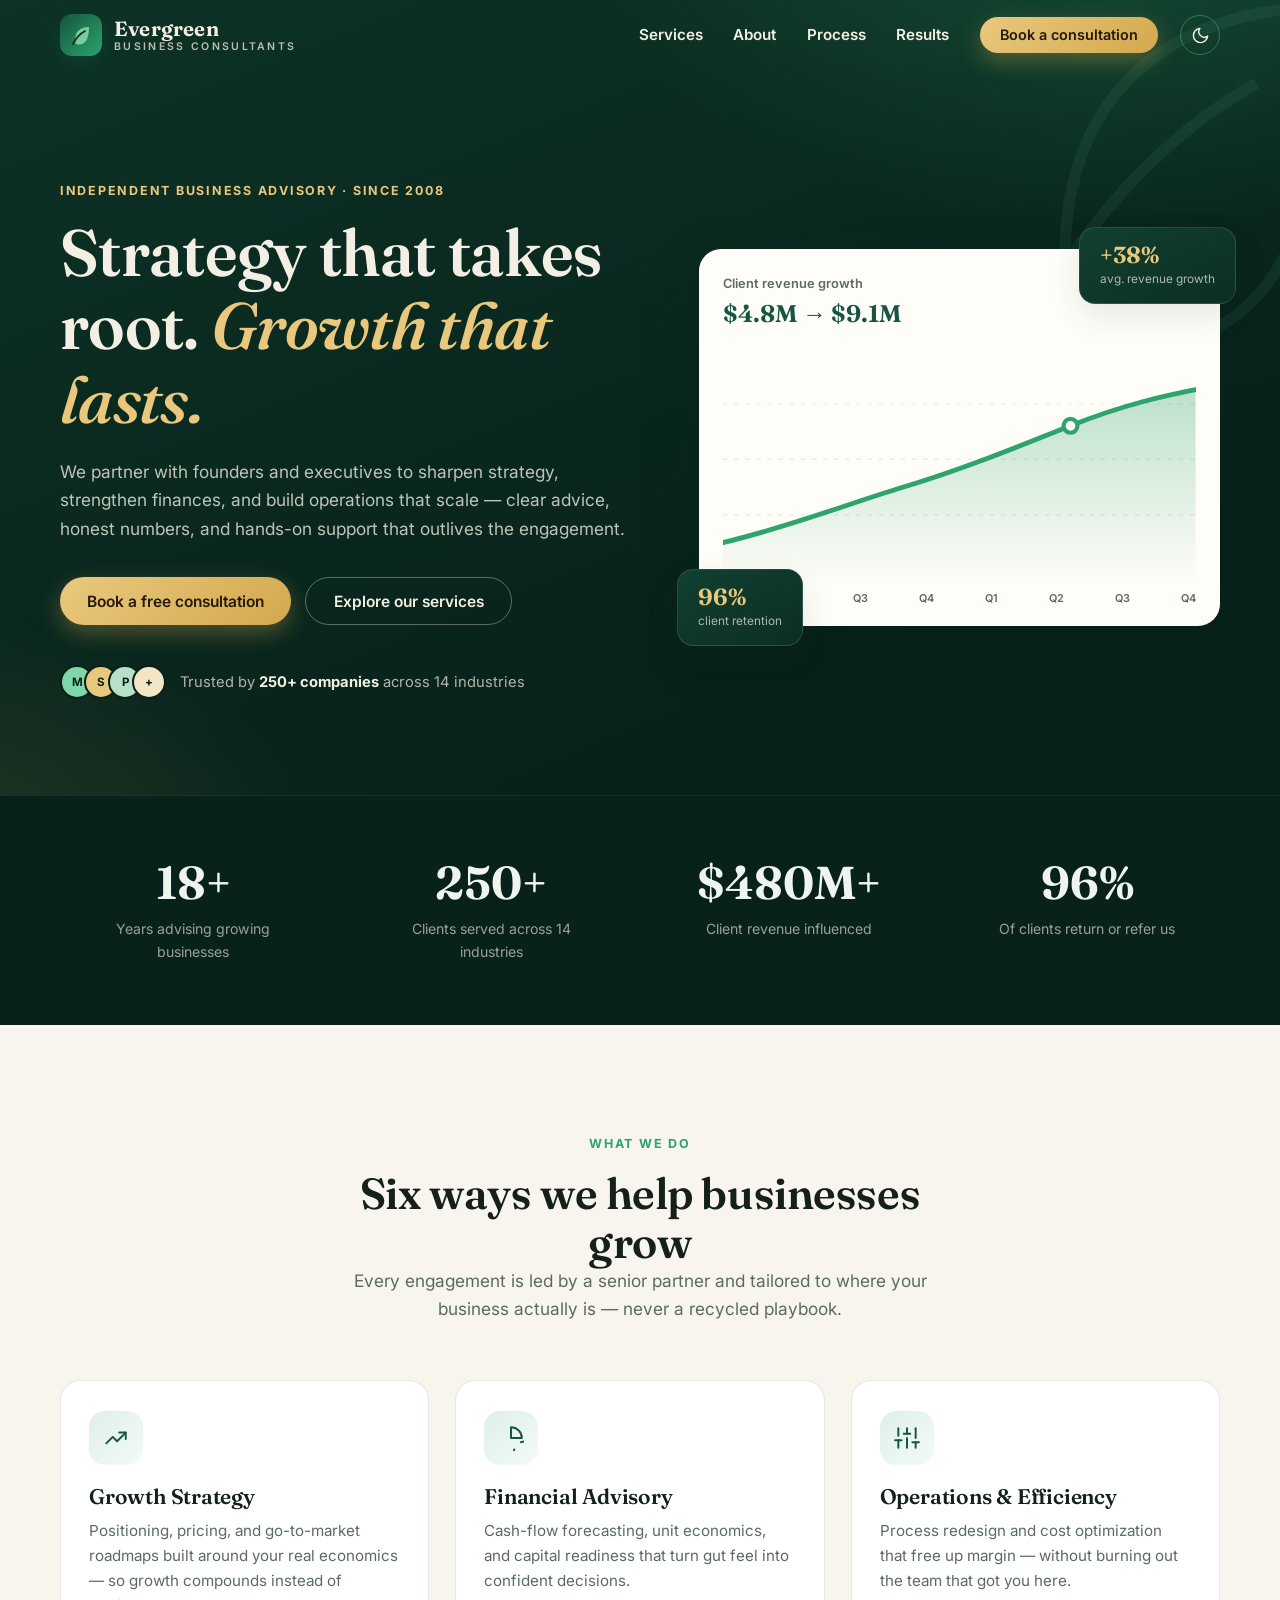
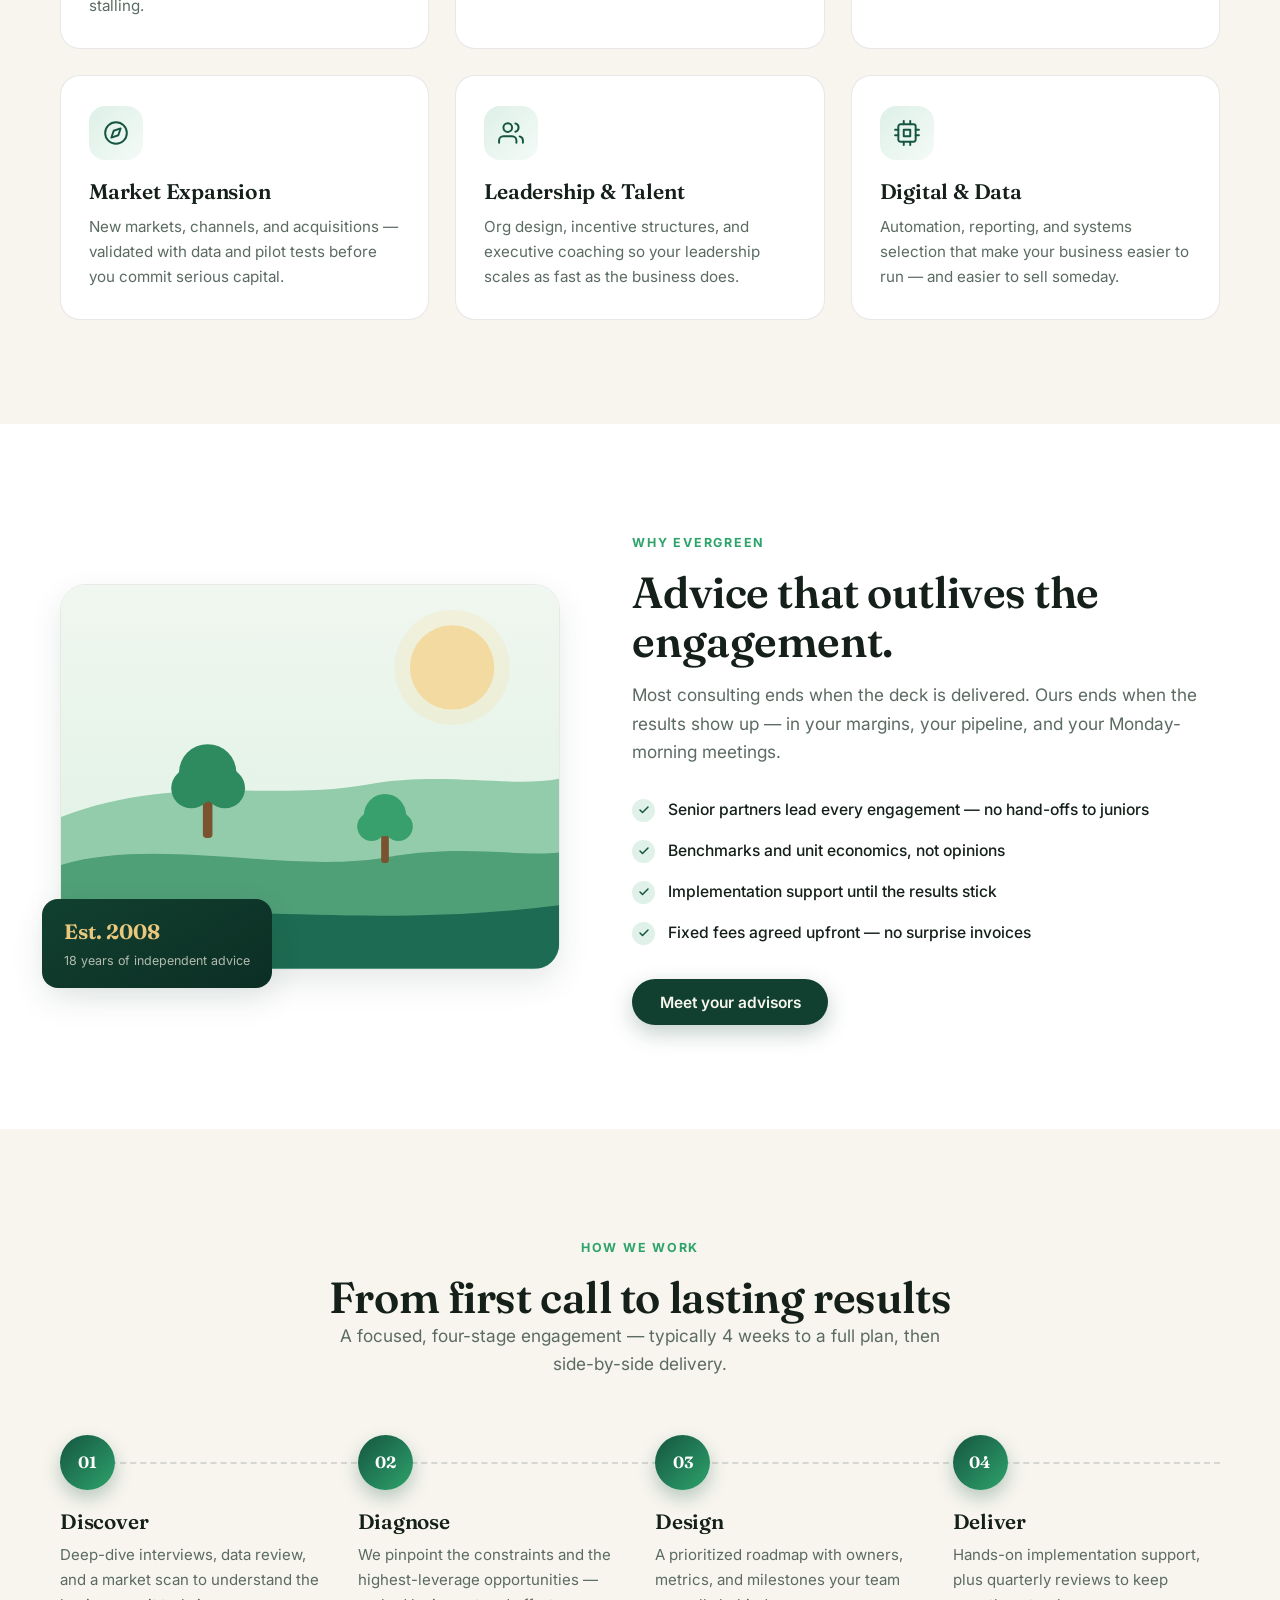
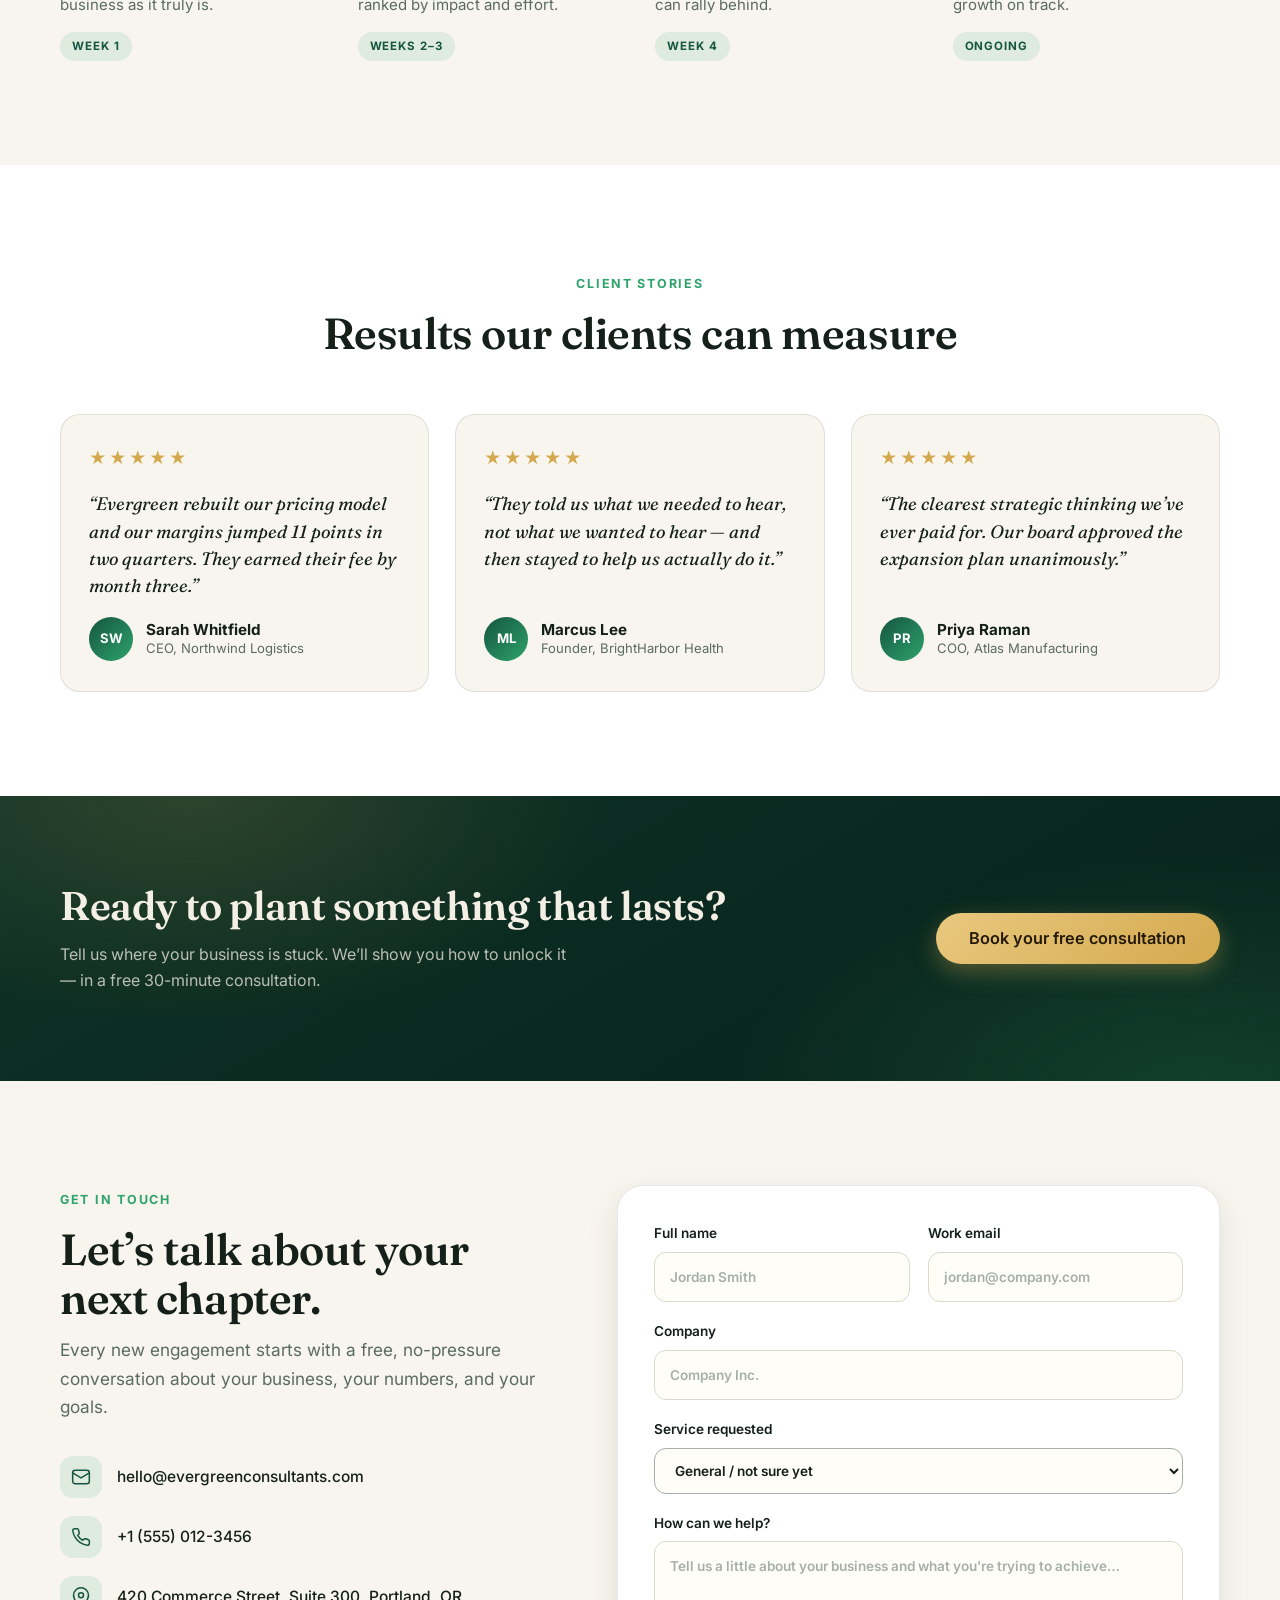
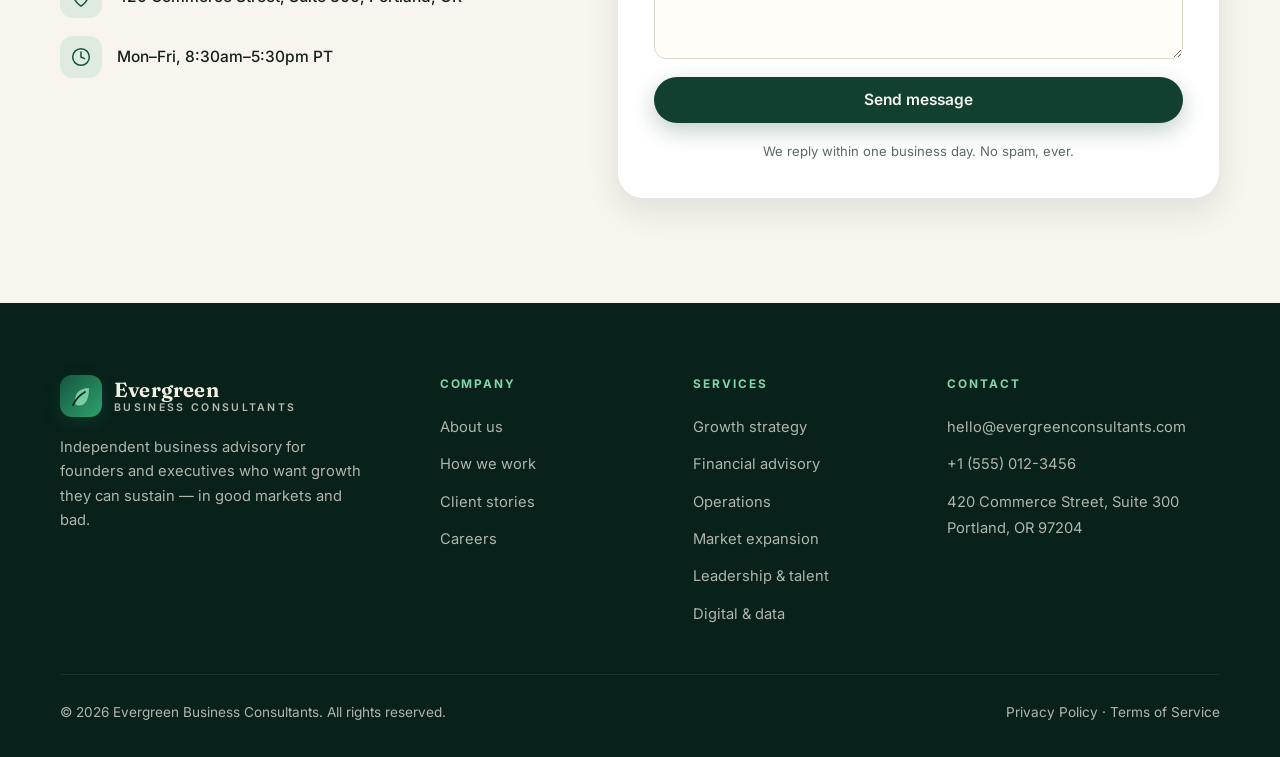
==== index.html @ cf41ba22 "feat: evergreen business consultants site — HTAI lead pipeline + accountless mailto fallback" ====
<!DOCTYPE html>
<html lang="en">
<head>
  <meta charset="UTF-8" />
  <meta name="viewport" content="width=device-width, initial-scale=1.0" />
  <title>Evergreen Business Consultants — Strategy, Finance &amp; Growth Advisory</title>
  <meta name="description" content="Evergreen Business Consultants partners with founders and executives to sharpen strategy, strengthen finances, and build operations that grow sustainably." />
  <link rel="icon" href="data:image/svg+xml,%3Csvg xmlns='http://www.w3.org/2000/svg' viewBox='0 0 24 24'%3E%3Crect width='24' height='24' rx='6' fill='%230c2e24'/%3E%3Cpath d='M18.5 5.5c-6.5 0-10 3.8-10 9.4 0 1 .2 2 .5 2.8.8.2 1.5.3 2.3.3 4.1 0 7.2-4.4 7.2-12.5z' fill='%237fd6a9'/%3E%3C/svg%3E" />
  <link rel="preconnect" href="https://fonts.googleapis.com" />
  <link rel="preconnect" href="https://fonts.gstatic.com" crossorigin />
  <link href="https://fonts.googleapis.com/css2?family=Fraunces:ital,opsz,wght@0,9..144,400..700;1,9..144,400..700&family=Inter:wght@400..700&display=swap" rel="stylesheet" />
  <link rel="stylesheet" href="styles.css" />
  <script>
    (function () {
      var rootEl = document.documentElement;
      try {
        var stored = localStorage.getItem("ebc-theme");
        var theme = stored || (window.matchMedia("(prefers-color-scheme: dark)").matches ? "dark" : "light");
        rootEl.setAttribute("data-theme", theme);
      } catch (err) {
        rootEl.setAttribute("data-theme", "light");
      }
      rootEl.classList.add("js");
    })();
  </script>
</head>
<body id="top">
  <a class="skip-link" href="#main">Skip to content</a>

  <!-- ======= Header ======= -->
  <header class="site-header" id="site-header">
    <div class="container nav-wrap">
      <a href="#top" class="brand" aria-label="Evergreen Business Consultants — home">
        <span class="brand-mark" aria-hidden="true">
          <svg viewBox="0 0 24 24" fill="none" stroke="currentColor" stroke-width="1.8" stroke-linecap="round" stroke-linejoin="round">
            <path d="M20 4c-9 0-14 5-14 13 0 1.5.3 2.7.7 3.7C7.5 21 9 21.5 10.8 21.5 16.5 21.5 20 15 20 4z" fill="currentColor" stroke="none" opacity=".9"/>
            <path d="M4 21c3-6 7.5-10.5 12-13" stroke="#0c2e24"/>
          </svg>
        </span>
        <span class="brand-text">
          <strong>Evergreen</strong>
          <small>Business Consultants</small>
        </span>
      </a>

      <button class="nav-toggle" aria-expanded="false" aria-controls="primary-nav" aria-label="Toggle navigation menu">
        <span></span><span></span><span></span>
      </button>

      <div class="nav-side">
        <nav id="primary-nav" class="nav-menu" aria-label="Primary">
          <a href="#services">Services</a>
          <a href="#about">About</a>
          <a href="#process">Process</a>
          <a href="#results">Results</a>
          <a href="#contact" class="btn btn-gold btn-sm nav-cta">Book a consultation</a>
        </nav>

        <button class="theme-toggle" id="theme-toggle" type="button" aria-pressed="false" aria-label="Switch to dark theme">
          <svg class="icon-moon" viewBox="0 0 24 24" fill="none" stroke="currentColor" stroke-width="1.8" stroke-linecap="round" stroke-linejoin="round" aria-hidden="true">
            <path d="M21 12.79A9 9 0 1 1 11.21 3 7 7 0 0 0 21 12.79z"/>
          </svg>
          <svg class="icon-sun" viewBox="0 0 24 24" fill="none" stroke="currentColor" stroke-width="1.8" stroke-linecap="round" stroke-linejoin="round" aria-hidden="true">
            <circle cx="12" cy="12" r="4.5"/>
            <line x1="12" y1="1.5" x2="12" y2="3.5"/><line x1="12" y1="20.5" x2="12" y2="22.5"/>
            <line x1="4.6" y1="4.6" x2="6" y2="6"/><line x1="18" y1="18" x2="19.4" y2="19.4"/>
            <line x1="1.5" y1="12" x2="3.5" y2="12"/><line x1="20.5" y1="12" x2="22.5" y2="12"/>
            <line x1="4.6" y1="19.4" x2="6" y2="18"/><line x1="18" y1="6" x2="19.4" y2="4.6"/>
          </svg>
        </button>
      </div>
    </div>
  </header>

  <main id="main">

    <!-- ======= Hero ======= -->
    <section class="hero">
      <div class="hero-leaf" aria-hidden="true">
        <svg viewBox="0 0 24 24" fill="none" stroke="currentColor" stroke-width=".6">
          <path d="M20 4c-9 0-14 5-14 13 0 1.5.3 2.7.7 3.7C7.5 21 9 21.5 10.8 21.5 16.5 21.5 20 15 20 4z"/>
          <path d="M4 21c3-6 7.5-10.5 12-13"/>
        </svg>
      </div>

      <div class="container hero-grid">
        <div class="hero-copy">
          <p class="eyebrow light">Independent business advisory &middot; Since 2008</p>
          <h1>Strategy that takes root. <em>Growth that lasts.</em></h1>
          <p class="lede">We partner with founders and executives to sharpen strategy, strengthen finances, and build operations that scale — clear advice, honest numbers, and hands-on support that outlives the engagement.</p>
          <div class="hero-ctas">
            <a href="#contact" class="btn btn-gold">Book a free consultation</a>
            <a href="#services" class="btn btn-ghost-light">Explore our services</a>
          </div>
          <div class="hero-trust">
            <div class="avatars" aria-hidden="true"><span>M</span><span>S</span><span>P</span><span>+</span></div>
            <p>Trusted by <strong>250+ companies</strong> across 14 industries</p>
          </div>
        </div>

        <div class="hero-visual reveal">
          <div class="chart-card">
            <div class="chart-head">
              <div>
                <p class="chart-label">Client revenue growth</p>
                <p class="chart-big">$4.8M &rarr; $9.1M</p>
              </div>
              <span class="chip">24 months</span>
            </div>
            <svg class="chart" viewBox="0 0 340 170" role="img" aria-label="Upward trending revenue chart over 24 months">
              <defs>
                <linearGradient id="areaGrad" x1="0" y1="0" x2="0" y2="1">
                  <stop offset="0" stop-color="#2ea36b" stop-opacity=".32"/>
                  <stop offset="1" stop-color="#2ea36b" stop-opacity="0"/>
                </linearGradient>
              </defs>
              <line x1="0" y1="40"  x2="340" y2="40"  style="stroke: var(--chart-grid)" stroke-dasharray="3 5"/>
              <line x1="0" y1="80"  x2="340" y2="80"  style="stroke: var(--chart-grid)" stroke-dasharray="3 5"/>
              <line x1="0" y1="120" x2="340" y2="120" style="stroke: var(--chart-grid)" stroke-dasharray="3 5"/>
              <path d="M0 140 C 50 128, 90 112, 130 100 S 210 72, 250 56 S 320 34, 340 30 L340 170 L0 170 Z" fill="url(#areaGrad)"/>
              <path d="M0 140 C 50 128, 90 112, 130 100 S 210 72, 250 56 S 320 34, 340 30" fill="none" stroke="#2ea36b" stroke-width="3.5" stroke-linecap="round"/>
              <circle cx="250" cy="56" r="5" fill="#fffdf8" stroke="#2ea36b" stroke-width="3"/>
            </svg>
            <div class="chart-foot" aria-hidden="true">
              <span>Q1</span><span>Q2</span><span>Q3</span><span>Q4</span><span>Q1</span><span>Q2</span><span>Q3</span><span>Q4</span>
            </div>
          </div>

          <div class="float-badge badge-1" aria-hidden="true">
            <strong>+38%</strong><span>avg. revenue growth</span>
          </div>
          <div class="float-badge badge-2" aria-hidden="true">
            <strong>96%</strong><span>client retention</span>
          </div>
        </div>
      </div>
    </section>

    <!-- ======= Stats ======= -->
    <section class="stats" aria-label="Key results">
      <div class="container stats-grid">
        <div class="stat reveal">
          <p class="stat-num" data-count="18" data-suffix="+">0</p>
          <p class="stat-label">Years advising growing businesses</p>
        </div>
        <div class="stat reveal" style="--d:.08s">
          <p class="stat-num" data-count="250" data-suffix="+">0</p>
          <p class="stat-label">Clients served across 14 industries</p>
        </div>
        <div class="stat reveal" style="--d:.16s">
          <p class="stat-num" data-count="480" data-prefix="$" data-suffix="M+">0</p>
          <p class="stat-label">Client revenue influenced</p>
        </div>
        <div class="stat reveal" style="--d:.24s">
          <p class="stat-num" data-count="96" data-suffix="%">0</p>
          <p class="stat-label">Of clients return or refer us</p>
        </div>
      </div>
    </section>

    <!-- ======= Services ======= -->
    <section class="section services" id="services">
      <div class="container">
        <div class="section-head center reveal">
          <p class="eyebrow">What we do</p>
          <h2>Six ways we help businesses grow</h2>
          <p class="lede">Every engagement is led by a senior partner and tailored to where your business actually is — never a recycled playbook.</p>
        </div>

        <div class="services-grid">
          <article class="service-card reveal">
            <span class="icon-ring" aria-hidden="true">
              <svg viewBox="0 0 24 24" fill="none" stroke="currentColor" stroke-width="1.8" stroke-linecap="round" stroke-linejoin="round"><polyline points="3 17 9 11 13 15 21 7"/><polyline points="15 7 21 7 21 13"/></svg>
            </span>
            <h3>Growth Strategy</h3>
            <p>Positioning, pricing, and go-to-market roadmaps built around your real economics — so growth compounds instead of stalling.</p>
          </article>

          <article class="service-card reveal" style="--d:.08s">
            <span class="icon-ring" aria-hidden="true">
              <svg viewBox="0 0 24 24" fill="none" stroke="currentColor" stroke-width="1.8" stroke-linecap="round" stroke-linejoin="round"><path d="M21.21 15.89A10 10 0 1 1 15 22.52"/><path d="M22 12A10 10 0 0 0 12 2v10z"/></svg>
            </span>
            <h3>Financial Advisory</h3>
            <p>Cash-flow forecasting, unit economics, and capital readiness that turn gut feel into confident decisions.</p>
          </article>

          <article class="service-card reveal" style="--d:.16s">
            <span class="icon-ring" aria-hidden="true">
              <svg viewBox="0 0 24 24" fill="none" stroke="currentColor" stroke-width="1.8" stroke-linecap="round" stroke-linejoin="round"><line x1="4" y1="21" x2="4" y2="14"/><line x1="4" y1="10" x2="4" y2="3"/><line x1="12" y1="21" x2="12" y2="12"/><line x1="12" y1="8" x2="12" y2="3"/><line x1="20" y1="21" x2="20" y2="16"/><line x1="20" y1="12" x2="20" y2="3"/><line x1="1" y1="14" x2="7" y2="14"/><line x1="9" y1="8" x2="15" y2="8"/><line x1="17" y1="16" x2="23" y2="16"/></svg>
            </span>
            <h3>Operations &amp; Efficiency</h3>
            <p>Process redesign and cost optimization that free up margin — without burning out the team that got you here.</p>
          </article>

          <article class="service-card reveal" style="--d:.08s">
            <span class="icon-ring" aria-hidden="true">
              <svg viewBox="0 0 24 24" fill="none" stroke="currentColor" stroke-width="1.8" stroke-linecap="round" stroke-linejoin="round"><circle cx="12" cy="12" r="10"/><polygon points="16.24 7.76 14.12 14.12 7.76 16.24 9.88 9.88 16.24 7.76"/></svg>
            </span>
            <h3>Market Expansion</h3>
            <p>New markets, channels, and acquisitions — validated with data and pilot tests before you commit serious capital.</p>
          </article>

          <article class="service-card reveal" style="--d:.16s">
            <span class="icon-ring" aria-hidden="true">
              <svg viewBox="0 0 24 24" fill="none" stroke="currentColor" stroke-width="1.8" stroke-linecap="round" stroke-linejoin="round"><path d="M17 21v-2a4 4 0 0 0-4-4H5a4 4 0 0 0-4 4v2"/><circle cx="9" cy="7" r="4"/><path d="M23 21v-2a4 4 0 0 0-3-3.87"/><path d="M16 3.13a4 4 0 0 1 0 7.75"/></svg>
            </span>
            <h3>Leadership &amp; Talent</h3>
            <p>Org design, incentive structures, and executive coaching so your leadership scales as fast as the business does.</p>
          </article>

          <article class="service-card reveal" style="--d:.24s">
            <span class="icon-ring" aria-hidden="true">
              <svg viewBox="0 0 24 24" fill="none" stroke="currentColor" stroke-width="1.8" stroke-linecap="round" stroke-linejoin="round"><rect x="4" y="4" width="16" height="16" rx="2"/><rect x="9" y="9" width="6" height="6"/><line x1="9" y1="1" x2="9" y2="4"/><line x1="15" y1="1" x2="15" y2="4"/><line x1="9" y1="20" x2="9" y2="23"/><line x1="15" y1="20" x2="15" y2="23"/><line x1="20" y1="9" x2="23" y2="9"/><line x1="20" y1="14" x2="23" y2="14"/><line x1="1" y1="9" x2="4" y2="9"/><line x1="1" y1="14" x2="4" y2="14"/></svg>
            </span>
            <h3>Digital &amp; Data</h3>
            <p>Automation, reporting, and systems selection that make your business easier to run — and easier to sell someday.</p>
          </article>
        </div>
      </div>
    </section>

    <!-- ======= About ======= -->
    <section class="section about" id="about">
      <div class="container about-grid">
        <div class="about-visual reveal">
          <div class="about-frame">
            <svg viewBox="0 0 520 400" role="img" aria-label="Stylized illustration of rolling evergreen hills under a warm sun">
              <defs>
                <linearGradient id="sky" x1="0" y1="0" x2="0" y2="1">
                  <stop offset="0" stop-color="#f0f7f0"/>
                  <stop offset="1" stop-color="#dcf0e2"/>
                </linearGradient>
              </defs>
              <rect width="520" height="400" fill="url(#sky)"/>
              <circle cx="408" cy="86" r="44" fill="#f2d9a0"/>
              <circle cx="408" cy="86" r="60" fill="#f2d9a0" opacity=".25"/>
              <path d="M0 242 C120 196 220 226 320 208 C400 194 470 212 520 202 V400 H0 Z" fill="#93ccab"/>
              <path d="M0 292 C100 262 240 302 340 284 C420 270 480 284 520 279 V400 H0 Z" fill="#4f9f77"/>
              <path d="M0 352 C140 324 300 362 520 334 V400 H0 Z" fill="#1d6b52"/>
              <g>
                <rect x="148" y="212" width="10" height="52" rx="4" fill="#7a5230"/>
                <circle cx="153" cy="196" r="30" fill="#2e8b5f"/>
                <circle cx="136" cy="212" r="21" fill="#2e8b5f"/>
                <circle cx="171" cy="212" r="21" fill="#2e8b5f"/>
              </g>
              <g>
                <rect x="334" y="252" width="8" height="38" rx="3" fill="#7a5230"/>
                <circle cx="338" cy="240" r="22" fill="#37a06c"/>
                <circle cx="324" cy="252" r="15" fill="#37a06c"/>
                <circle cx="352" cy="252" r="15" fill="#37a06c"/>
              </g>
            </svg>
          </div>
          <div class="since-badge">
            <strong>Est. 2008</strong>
            <span>18 years of independent advice</span>
          </div>
        </div>

        <div class="about-copy">
          <p class="eyebrow">Why Evergreen</p>
          <h2>Advice that outlives the engagement.</h2>
          <p class="lede">Most consulting ends when the deck is delivered. Ours ends when the results show up — in your margins, your pipeline, and your Monday-morning meetings.</p>
          <ul class="check-list">
            <li>
              <span class="check" aria-hidden="true"><svg viewBox="0 0 24 24" fill="none" stroke="currentColor" stroke-width="3" stroke-linecap="round" stroke-linejoin="round"><polyline points="20 6 9 17 4 12"/></svg></span>
              Senior partners lead every engagement — no hand-offs to juniors
            </li>
            <li>
              <span class="check" aria-hidden="true"><svg viewBox="0 0 24 24" fill="none" stroke="currentColor" stroke-width="3" stroke-linecap="round" stroke-linejoin="round"><polyline points="20 6 9 17 4 12"/></svg></span>
              Benchmarks and unit economics, not opinions
            </li>
            <li>
              <span class="check" aria-hidden="true"><svg viewBox="0 0 24 24" fill="none" stroke="currentColor" stroke-width="3" stroke-linecap="round" stroke-linejoin="round"><polyline points="20 6 9 17 4 12"/></svg></span>
              Implementation support until the results stick
            </li>
            <li>
              <span class="check" aria-hidden="true"><svg viewBox="0 0 24 24" fill="none" stroke="currentColor" stroke-width="3" stroke-linecap="round" stroke-linejoin="round"><polyline points="20 6 9 17 4 12"/></svg></span>
              Fixed fees agreed upfront — no surprise invoices
            </li>
          </ul>
          <a href="#contact" class="btn btn-green">Meet your advisors</a>
        </div>
      </div>
    </section>

    <!-- ======= Process ======= -->
    <section class="section process" id="process">
      <div class="container">
        <div class="section-head center reveal">
          <p class="eyebrow">How we work</p>
          <h2>From first call to lasting results</h2>
          <p class="lede">A focused, four-stage engagement — typically 4 weeks to a full plan, then side-by-side delivery.</p>
        </div>

        <ol class="steps">
          <li class="step reveal">
            <span class="step-num">01</span>
            <h3>Discover</h3>
            <p>Deep-dive interviews, data review, and a market scan to understand the business as it truly is.</p>
            <span class="step-when">Week 1</span>
          </li>
          <li class="step reveal" style="--d:.08s">
            <span class="step-num">02</span>
            <h3>Diagnose</h3>
            <p>We pinpoint the constraints and the highest-leverage opportunities — ranked by impact and effort.</p>
            <span class="step-when">Weeks 2–3</span>
          </li>
          <li class="step reveal" style="--d:.16s">
            <span class="step-num">03</span>
            <h3>Design</h3>
            <p>A prioritized roadmap with owners, metrics, and milestones your team can rally behind.</p>
            <span class="step-when">Week 4</span>
          </li>
          <li class="step reveal" style="--d:.24s">
            <span class="step-num">04</span>
            <h3>Deliver</h3>
            <p>Hands-on implementation support, plus quarterly reviews to keep growth on track.</p>
            <span class="step-when">Ongoing</span>
          </li>
        </ol>
      </div>
    </section>

    <!-- ======= Testimonials ======= -->
    <section class="section testimonials" id="results">
      <div class="container">
        <div class="section-head center reveal">
          <p class="eyebrow">Client stories</p>
          <h2>Results our clients can measure</h2>
        </div>

        <div class="quotes-grid">
          <figure class="quote-card reveal">
            <span class="stars" aria-label="Rated 5 out of 5 stars">★★★★★</span>
            <blockquote>&ldquo;Evergreen rebuilt our pricing model and our margins jumped 11 points in two quarters. They earned their fee by month three.&rdquo;</blockquote>
            <figcaption>
              <span class="q-avatar" aria-hidden="true">SW</span>
              <div><strong>Sarah Whitfield</strong><span>CEO, Northwind Logistics</span></div>
            </figcaption>
          </figure>

          <figure class="quote-card reveal" style="--d:.1s">
            <span class="stars" aria-label="Rated 5 out of 5 stars">★★★★★</span>
            <blockquote>&ldquo;They told us what we needed to hear, not what we wanted to hear — and then stayed to help us actually do it.&rdquo;</blockquote>
            <figcaption>
              <span class="q-avatar" aria-hidden="true">ML</span>
              <div><strong>Marcus Lee</strong><span>Founder, BrightHarbor Health</span></div>
            </figcaption>
          </figure>

          <figure class="quote-card reveal" style="--d:.2s">
            <span class="stars" aria-label="Rated 5 out of 5 stars">★★★★★</span>
            <blockquote>&ldquo;The clearest strategic thinking we&rsquo;ve ever paid for. Our board approved the expansion plan unanimously.&rdquo;</blockquote>
            <figcaption>
              <span class="q-avatar" aria-hidden="true">PR</span>
              <div><strong>Priya Raman</strong><span>COO, Atlas Manufacturing</span></div>
            </figcaption>
          </figure>
        </div>
      </div>
    </section>

    <!-- ======= CTA band ======= -->
    <section class="cta-band">
      <div class="container cta-inner reveal">
        <div>
          <h2>Ready to plant something that lasts?</h2>
          <p>Tell us where your business is stuck. We&rsquo;ll show you how to unlock it — in a free 30-minute consultation.</p>
        </div>
        <a href="#contact" class="btn btn-gold btn-lg">Book your free consultation</a>
      </div>
    </section>

    <!-- ======= Contact ======= -->
    <section class="section contact" id="contact">
      <div class="container contact-grid">
        <div class="contact-info reveal">
          <p class="eyebrow">Get in touch</p>
          <h2>Let&rsquo;s talk about your next chapter.</h2>
          <p class="lede">Every new engagement starts with a free, no-pressure conversation about your business, your numbers, and your goals.</p>
          <ul class="contact-list">
            <li>
              <span class="contact-icon" aria-hidden="true"><svg viewBox="0 0 24 24" fill="none" stroke="currentColor" stroke-width="1.8" stroke-linecap="round" stroke-linejoin="round"><rect x="2" y="4" width="20" height="16" rx="3"/><polyline points="22 7 12 13 2 7"/></svg></span>
              <a href="mailto:hello@evergreenconsultants.com">hello@evergreenconsultants.com</a>
            </li>
            <li>
              <span class="contact-icon" aria-hidden="true"><svg viewBox="0 0 24 24" fill="none" stroke="currentColor" stroke-width="1.8" stroke-linecap="round" stroke-linejoin="round"><path d="M22 16.92v3a2 2 0 0 1-2.18 2 19.79 19.79 0 0 1-8.63-3.07 19.5 19.5 0 0 1-6-6 19.79 19.79 0 0 1-3.07-8.67A2 2 0 0 1 4.11 2h3a2 2 0 0 1 2 1.72c.13.96.36 1.9.7 2.81a2 2 0 0 1-.45 2.11L8.09 9.91a16 16 0 0 0 6 6l1.27-1.27a2 2 0 0 1 2.11-.45c.91.34 1.85.57 2.81.7A2 2 0 0 1 22 16.92z"/></svg></span>
              <a href="tel:+15550123456">+1 (555) 012-3456</a>
            </li>
            <li>
              <span class="contact-icon" aria-hidden="true"><svg viewBox="0 0 24 24" fill="none" stroke="currentColor" stroke-width="1.8" stroke-linecap="round" stroke-linejoin="round"><path d="M21 10c0 7-9 13-9 13s-9-6-9-13a9 9 0 0 1 18 0z"/><circle cx="12" cy="10" r="3"/></svg></span>
              <span>420 Commerce Street, Suite 300, Portland, OR</span>
            </li>
            <li>
              <span class="contact-icon" aria-hidden="true"><svg viewBox="0 0 24 24" fill="none" stroke="currentColor" stroke-width="1.8" stroke-linecap="round" stroke-linejoin="round"><circle cx="12" cy="12" r="10"/><polyline points="12 6 12 12 16 14"/></svg></span>
              <span>Mon–Fri, 8:30am–5:30pm PT</span>
            </li>
          </ul>
        </div>

        <div class="form-card reveal" style="--d:.1s">
          <form id="contact-form" novalidate>
            <div class="form-row">
              <label>Full name
                <input type="text" name="name" required placeholder="Jordan Smith" autocomplete="name" />
              </label>
              <label>Work email
                <input type="email" name="email" required placeholder="jordan@company.com" autocomplete="email" />
              </label>
            </div>
            <label>Company
              <input type="text" name="company" placeholder="Company Inc." autocomplete="organization" />
            </label>
            <label>Service requested
              <select name="service">
                <option value="">General / not sure yet</option>
                <option>Growth Strategy</option>
                <option>Financial Advisory</option>
                <option>Operations &amp; Efficiency</option>
                <option>Market Expansion</option>
                <option>Leadership &amp; Talent</option>
                <option>Digital &amp; Data</option>
              </select>
            </label>
            <label>How can we help?
              <textarea name="message" rows="4" required placeholder="Tell us a little about your business and what you're trying to achieve&hellip;"></textarea>
            </label>
            <button type="submit" class="btn btn-green btn-block">Send message</button>
            <p class="form-note">We reply within one business day. No spam, ever.</p>
            <p class="form-error" id="form-error" hidden role="alert">There was a problem sending your message. Please try again later.</p>
          </form>

          <div class="form-success" id="form-success" hidden>
            <span class="success-icon" aria-hidden="true"><svg viewBox="0 0 24 24" fill="none" stroke="currentColor" stroke-width="2.5" stroke-linecap="round" stroke-linejoin="round"><polyline points="20 6 9 17 4 12"/></svg></span>
            <h3>Thank you — message received.</h3>
            <p>A senior partner will reach out within one business day to schedule your free consultation.</p>
          </div>
        </div>
      </div>
    </section>
  </main>

  <!-- ======= Footer ======= -->
  <footer class="site-footer">
    <div class="container footer-grid">
      <div class="footer-brand">
        <a href="#top" class="brand">
          <span class="brand-mark" aria-hidden="true">
            <svg viewBox="0 0 24 24" fill="none" stroke="currentColor" stroke-width="1.8" stroke-linecap="round" stroke-linejoin="round">
              <path d="M20 4c-9 0-14 5-14 13 0 1.5.3 2.7.7 3.7C7.5 21 9 21.5 10.8 21.5 16.5 21.5 20 15 20 4z" fill="currentColor" stroke="none" opacity=".9"/>
              <path d="M4 21c3-6 7.5-10.5 12-13" stroke="#0c2e24"/>
            </svg>
          </span>
          <span class="brand-text">
            <strong>Evergreen</strong>
            <small>Business Consultants</small>
          </span>
        </a>
        <p>Independent business advisory for founders and executives who want growth they can sustain — in good markets and bad.</p>
      </div>

      <div>
        <h4>Company</h4>
        <ul>
          <li><a href="#about">About us</a></li>
          <li><a href="#process">How we work</a></li>
          <li><a href="#results">Client stories</a></li>
          <li><a href="#contact">Careers</a></li>
        </ul>
      </div>

      <div>
        <h4>Services</h4>
        <ul>
          <li><a href="#services">Growth strategy</a></li>
          <li><a href="#services">Financial advisory</a></li>
          <li><a href="#services">Operations</a></li>
          <li><a href="#services">Market expansion</a></li>
          <li><a href="#services">Leadership &amp; talent</a></li>
          <li><a href="#services">Digital &amp; data</a></li>
        </ul>
      </div>

      <div>
        <h4>Contact</h4>
        <ul>
          <li><a href="mailto:hello@evergreenconsultants.com">hello@evergreenconsultants.com</a></li>
          <li><a href="tel:+15550123456">+1 (555) 012-3456</a></li>
          <li><span>420 Commerce Street, Suite 300<br/>Portland, OR 97204</span></li>
        </ul>
      </div>
    </div>

    <div class="container footer-bottom">
      <p>&copy; <span id="year">2026</span> Evergreen Business Consultants. All rights reserved.</p>
      <p><a href="#">Privacy Policy</a> &middot; <a href="#">Terms of Service</a></p>
    </div>
  </footer>

  <script src="script.js"></script>
</body>
</html>
---- styles.css ----
/* ============================================================
   Evergreen Business Consultants — styles
   ============================================================ */

:root {
  --green-950: #08211a;
  --green-900: #0c2e24;
  --green-800: #114030;
  --green-700: #155541;
  --green-600: #1d6b52;
  --emerald: #2ea36b;
  --mint: #7fd6a9;
  --gold: #d4a94e;
  --gold-soft: #e9c87e;
  --cream: #f7f5ee;
  --paper: #fffdf8;
  --white: #ffffff;
  --ink: #142019;
  --muted: #5b6b62;
  --line: rgba(20, 32, 25, 0.1);

  --radius: 20px;
  --container: 1160px;

  --font-display: "Fraunces", Georgia, "Times New Roman", serif;
  --font-body: "Inter", system-ui, -apple-system, "Segoe UI", sans-serif;

  --shadow-sm: 0 2px 10px rgba(12, 46, 36, 0.07);
  --shadow-md: 0 12px 32px rgba(12, 46, 36, 0.1);
  --shadow-lg: 0 24px 60px rgba(8, 33, 26, 0.28);

  /* Theme-aware tokens */
  --header-bg: rgba(252, 250, 244, 0.86);
  --input-border: #dcd8ca;
  --placeholder: #a6b0a8;
  --accent-ink: #155541;
  --dashes: rgba(20, 32, 25, 0.14);
  --chart-grid: rgba(20, 32, 25, 0.08);
  color-scheme: light;
}

/* ---------- Dark theme ---------- */
[data-theme="dark"] {
  --cream: #0a1f19;
  --paper: #0b241c;
  --white: #0e2920;
  --ink: #e8f0e9;
  --muted: #9db3a7;
  --line: rgba(255, 255, 255, 0.09);
  --header-bg: rgba(8, 27, 21, 0.85);
  --input-border: #2a4438;
  --placeholder: #6d8579;
  --accent-ink: #8fe0b6;
  --dashes: rgba(255, 255, 255, 0.16);
  --chart-grid: rgba(255, 255, 255, 0.12);
  color-scheme: dark;
}

/* ---------- Reset & base ---------- */
*,
*::before,
*::after { margin: 0; padding: 0; box-sizing: border-box; }

html {
  scroll-behavior: smooth;
  scroll-padding-top: 96px;
}

body {
  font-family: var(--font-body);
  font-size: 1rem;
  line-height: 1.65;
  color: var(--ink);
  background: var(--cream);
  -webkit-font-smoothing: antialiased;
}

img, svg { display: block; max-width: 100%; }
ul, ol { list-style: none; }
a { color: inherit; text-decoration: none; }
button { font: inherit; cursor: pointer; background: none; border: 0; }
input, textarea { font: inherit; }

[hidden] { display: none !important; }

::selection { background: var(--gold-soft); color: var(--green-950); }

:focus-visible {
  outline: 2px solid var(--emerald);
  outline-offset: 3px;
  border-radius: 4px;
}

.skip-link {
  position: absolute;
  left: 16px;
  top: -60px;
  z-index: 100;
  background: var(--green-900);
  color: #f3efe4;
  padding: 10px 18px;
  border-radius: 0 0 12px 12px;
  transition: top 0.25s ease;
}
.skip-link:focus { top: 0; }

/* ---------- Utilities ---------- */
.container {
  width: min(var(--container), 100% - 48px);
  margin-inline: auto;
}

.section { padding: 104px 0; }

.eyebrow {
  display: inline-block;
  font-size: 0.78rem;
  font-weight: 700;
  letter-spacing: 0.14em;
  text-transform: uppercase;
  color: var(--emerald);
  margin-bottom: 14px;
}
.eyebrow.light { color: var(--gold-soft); }

h1, h2, h3 {
  font-family: var(--font-display);
  font-weight: 600;
  line-height: 1.12;
  letter-spacing: -0.01em;
  color: inherit;
}

h2 { font-size: clamp(1.9rem, 3.4vw, 2.75rem); }

.lede {
  color: var(--muted);
  font-size: 1.08rem;
  max-width: 56ch;
}

.section-head { max-width: 640px; }
.section-head.center { margin: 0 auto 56px; text-align: center; }
.section-head.center .lede { margin-inline: auto; }

/* Buttons */
.btn {
  display: inline-flex;
  align-items: center;
  justify-content: center;
  gap: 0.5rem;
  padding: 0.95rem 1.7rem;
  border-radius: 999px;
  font-weight: 600;
  font-size: 0.97rem;
  line-height: 1;
  white-space: nowrap;
  transition: transform 0.2s ease, box-shadow 0.2s ease, background 0.2s ease, color 0.2s ease;
}
.btn:hover { transform: translateY(-2px); }
.btn:active { transform: translateY(0); }

.btn-sm { padding: 0.7rem 1.25rem; font-size: 0.9rem; }
.btn-lg { padding: 1.1rem 2.1rem; font-size: 1.02rem; }
.btn-block { width: 100%; }

.btn-gold {
  background: linear-gradient(135deg, var(--gold-soft), var(--gold));
  color: #241a06;
  box-shadow: 0 8px 22px rgba(212, 169, 78, 0.35);
}
.btn-gold:hover { box-shadow: 0 12px 28px rgba(212, 169, 78, 0.45); }

.btn-green {
  background: var(--green-800);
  color: var(--cream);
  box-shadow: 0 8px 22px rgba(17, 64, 48, 0.25);
}
.btn-green:hover { background: var(--green-700); box-shadow: 0 12px 28px rgba(17, 64, 48, 0.32); }

.btn-ghost-light {
  border: 1px solid rgba(243, 239, 228, 0.35);
  color: #f3efe4;
}
.btn-ghost-light:hover {
  border-color: rgba(247, 245, 238, 0.7);
  background: rgba(247, 245, 238, 0.06);
}

/* Reveal-on-scroll (only hides content when JS is running) */
.js .reveal {
  opacity: 0;
  transform: translateY(26px);
  transition: opacity 0.7s ease var(--d, 0s), transform 0.7s ease var(--d, 0s);
}
.js .reveal.visible { opacity: 1; transform: none; }

@media (prefers-reduced-motion: reduce) {
  html { scroll-behavior: auto; }
  .js .reveal { opacity: 1; transform: none; transition: none; }
  .theme-anim,
  .theme-anim * { transition: none !important; }
  * { animation: none !important; }
}

/* ---------- Header ---------- */
.site-header {
  position: fixed;
  inset: 0 0 auto 0;
  z-index: 60;
  --nav-ink: #f3efe4;
  padding: 14px 0;
  transition: background 0.3s ease, box-shadow 0.3s ease, padding 0.3s ease;
}
.site-header.scrolled {
  --nav-ink: var(--ink);
  background: var(--header-bg);
  backdrop-filter: blur(14px);
  -webkit-backdrop-filter: blur(14px);
  box-shadow: 0 1px 0 var(--line), 0 10px 30px rgba(12, 46, 36, 0.08);
  padding: 10px 0;
}

.nav-wrap {
  display: flex;
  align-items: center;
  justify-content: space-between;
  gap: 24px;
}

.brand { display: inline-flex; align-items: center; gap: 12px; }
.brand-mark {
  width: 42px;
  height: 42px;
  border-radius: 12px;
  display: grid;
  place-items: center;
  background: linear-gradient(135deg, var(--green-700), var(--emerald));
  color: var(--mint);
  box-shadow: 0 6px 16px rgba(21, 85, 65, 0.35);
  flex: none;
}
.brand-mark svg { width: 24px; height: 24px; }
.brand-text { display: flex; flex-direction: column; line-height: 1.15; color: var(--nav-ink); }
.brand-text strong {
  font-family: var(--font-display);
  font-size: 1.28rem;
  font-weight: 650;
  letter-spacing: 0.01em;
}
.brand-text small {
  font-size: 0.66rem;
  font-weight: 600;
  letter-spacing: 0.22em;
  text-transform: uppercase;
  opacity: 0.75;
}

.nav-menu { display: flex; align-items: center; gap: 1.9rem; }
.nav-menu > a:not(.btn) {
  color: var(--nav-ink);
  font-weight: 600;
  font-size: 0.95rem;
  position: relative;
  transition: color 0.2s ease;
}
.nav-menu > a:not(.btn)::after {
  content: "";
  position: absolute;
  left: 0;
  bottom: -6px;
  width: 100%;
  height: 2px;
  border-radius: 2px;
  background: var(--gold);
  transform: scaleX(0);
  transform-origin: left;
  transition: transform 0.25s ease;
}
.nav-menu > a:not(.btn):hover::after { transform: scaleX(1); }

.nav-toggle {
  display: none;
  flex-direction: column;
  gap: 5px;
  padding: 8px;
  border-radius: 10px;
}
.nav-toggle span {
  width: 22px;
  height: 2px;
  border-radius: 2px;
  background: var(--nav-ink);
  transition: transform 0.3s ease, opacity 0.3s ease, background 0.3s ease;
}
.nav-toggle.open span:nth-child(1) { transform: translateY(7px) rotate(45deg); }
.nav-toggle.open span:nth-child(2) { opacity: 0; }
.nav-toggle.open span:nth-child(3) { transform: translateY(-7px) rotate(-45deg); }

/* Theme toggle */
.nav-side { display: flex; align-items: center; gap: 1.4rem; }

.theme-toggle {
  flex: none;
  width: 40px;
  height: 40px;
  border-radius: 50%;
  display: grid;
  place-items: center;
  color: var(--nav-ink);
  border: 1px solid rgba(127, 214, 169, 0.35);
  transition: background 0.2s ease, border-color 0.2s ease, color 0.3s ease;
}
.theme-toggle:hover {
  background: rgba(127, 214, 169, 0.12);
  border-color: rgba(127, 214, 169, 0.6);
}
.theme-toggle svg { width: 19px; height: 19px; }
.theme-toggle .icon-sun { display: none; }
[data-theme="dark"] .theme-toggle .icon-sun { display: block; }
[data-theme="dark"] .theme-toggle .icon-moon { display: none; }

/* ---------- Hero ---------- */
.hero {
  position: relative;
  overflow: hidden;
  color: #f3efe4;
  padding: 176px 0 96px;
  background:
    radial-gradient(900px 520px at 88% -12%, rgba(46, 163, 107, 0.28), transparent 62%),
    radial-gradient(760px 460px at -8% 112%, rgba(212, 169, 78, 0.16), transparent 60%),
    linear-gradient(158deg, #0d3226 0%, var(--green-950) 78%);
}

.hero-leaf {
  position: absolute;
  top: -70px;
  right: -130px;
  width: 460px;
  color: var(--mint);
  opacity: 0.07;
  pointer-events: none;
}

.hero-grid {
  display: grid;
  grid-template-columns: 1.05fr 0.95fr;
  gap: 64px;
  align-items: center;
  position: relative;
}

.hero h1 {
  font-size: clamp(2.6rem, 5.2vw, 4.1rem);
  margin-bottom: 22px;
}
.hero h1 em {
  font-style: italic;
  font-weight: 550;
  color: var(--gold-soft);
}

.hero .lede { color: rgba(243, 239, 228, 0.78); margin-bottom: 34px; }

.hero-ctas { display: flex; flex-wrap: wrap; gap: 14px; margin-bottom: 40px; }

.hero-trust { display: flex; align-items: center; gap: 14px; }
.hero-trust p { font-size: 0.92rem; color: rgba(243, 239, 228, 0.72); }
.hero-trust strong { color: #f3efe4; }

.avatars { display: flex; }
.avatars span {
  width: 34px;
  height: 34px;
  border-radius: 50%;
  display: grid;
  place-items: center;
  font-size: 0.72rem;
  font-weight: 700;
  color: var(--green-950);
  border: 2px solid var(--green-950);
  margin-left: -10px;
}
.avatars span:first-child { margin-left: 0; }
.avatars span:nth-child(1) { background: var(--mint); }
.avatars span:nth-child(2) { background: var(--gold-soft); }
.avatars span:nth-child(3) { background: #b8e0c6; }
.avatars span:nth-child(4) { background: #f4e6c4; }

/* Chart card */
.hero-visual { position: relative; }

.chart-card {
  background: var(--paper);
  color: var(--ink);
  border-radius: 22px;
  padding: 24px 24px 18px;
  box-shadow: var(--shadow-lg);
}

.chart-head {
  display: flex;
  align-items: flex-start;
  justify-content: space-between;
  gap: 12px;
  margin-bottom: 14px;
}
.chart-label { font-size: 0.8rem; font-weight: 600; color: var(--muted); }
.chart-big {
  font-family: var(--font-display);
  font-size: 1.5rem;
  font-weight: 650;
  color: var(--accent-ink);
}
.chip {
  font-size: 0.72rem;
  font-weight: 700;
  color: var(--accent-ink);
  background: rgba(46, 163, 107, 0.12);
  padding: 5px 11px;
  border-radius: 999px;
  white-space: nowrap;
}

.chart { width: 100%; height: auto; }

.chart-foot {
  display: flex;
  justify-content: space-between;
  font-size: 0.68rem;
  font-weight: 600;
  color: var(--muted);
  padding-top: 6px;
}

/* Floating badges */
.float-badge {
  position: absolute;
  display: flex;
  flex-direction: column;
  gap: 2px;
  background: linear-gradient(150deg, var(--green-800), var(--green-900));
  color: var(--cream);
  border: 1px solid rgba(255, 255, 255, 0.12);
  border-radius: 16px;
  padding: 14px 20px;
  box-shadow: var(--shadow-md);
  animation: float 6s ease-in-out infinite alternate;
}
.float-badge strong {
  font-family: var(--font-display);
  font-size: 1.45rem;
  font-weight: 650;
  color: var(--gold-soft);
  line-height: 1.1;
}
.float-badge span { font-size: 0.74rem; color: rgba(243, 239, 228, 0.7); }

.badge-1 { top: -22px; right: -16px; }
.badge-2 { bottom: -20px; left: -22px; animation-delay: -3s; }

@keyframes float {
  from { transform: translateY(0); }
  to   { transform: translateY(-8px); }
}

/* ---------- Stats ---------- */
.stats {
  background: var(--green-950);
  border-top: 1px solid rgba(255, 255, 255, 0.07);
  padding: 62px 0;
}
.stats-grid {
  display: grid;
  grid-template-columns: repeat(4, 1fr);
  gap: 32px;
  text-align: center;
}
.stat-num {
  font-family: var(--font-display);
  font-size: clamp(2.3rem, 3.6vw, 3.1rem);
  font-weight: 650;
  color: #eef4ee;
  line-height: 1.1;
}
.stat-label {
  margin-top: 8px;
  font-size: 0.88rem;
  color: rgba(243, 239, 228, 0.62);
  max-width: 24ch;
  margin-inline: auto;
}

/* ---------- Services ---------- */
.services { background: var(--cream); }

.services-grid {
  display: grid;
  grid-template-columns: repeat(3, 1fr);
  gap: 26px;
}

.service-card {
  background: var(--white);
  border: 1px solid var(--line);
  border-radius: var(--radius);
  padding: 30px 28px;
  transition: transform 0.25s ease, box-shadow 0.25s ease, border-color 0.25s ease;
}
.service-card:hover {
  transform: translateY(-5px);
  box-shadow: var(--shadow-md);
  border-color: rgba(46, 163, 107, 0.35);
}

.icon-ring {
  width: 54px;
  height: 54px;
  border-radius: 16px;
  display: grid;
  place-items: center;
  color: var(--accent-ink);
  background: linear-gradient(135deg, rgba(46, 163, 107, 0.16), rgba(46, 163, 107, 0.05));
  margin-bottom: 20px;
}
.icon-ring svg { width: 26px; height: 26px; }

.service-card h3 { font-size: 1.32rem; margin-bottom: 10px; }
.service-card p { color: var(--muted); font-size: 0.95rem; }

/* ---------- About ---------- */
.about { background: var(--white); }

.about-grid {
  display: grid;
  grid-template-columns: 0.92fr 1.08fr;
  gap: 72px;
  align-items: center;
}

.about-visual { position: relative; }
.about-frame {
  border-radius: 26px;
  overflow: hidden;
  box-shadow: var(--shadow-md);
  border: 1px solid var(--line);
}
.since-badge {
  position: absolute;
  left: -18px;
  bottom: -18px;
  display: flex;
  flex-direction: column;
  gap: 2px;
  background: linear-gradient(150deg, var(--green-800), var(--green-900));
  color: var(--cream);
  border-radius: 16px;
  padding: 16px 22px;
  box-shadow: var(--shadow-md);
}
.since-badge strong {
  font-family: var(--font-display);
  font-size: 1.3rem;
  font-weight: 650;
  color: var(--gold-soft);
}
.since-badge span { font-size: 0.78rem; color: rgba(243, 239, 228, 0.72); }

.about-copy h2 { margin-bottom: 16px; }
.about-copy .lede { margin-bottom: 30px; }

.check-list { display: grid; gap: 15px; margin-bottom: 34px; }
.check-list li {
  display: flex;
  align-items: flex-start;
  gap: 13px;
  font-weight: 500;
  font-size: 0.98rem;
}
.check {
  flex: none;
  width: 23px;
  height: 23px;
  margin-top: 2px;
  border-radius: 50%;
  display: grid;
  place-items: center;
  background: rgba(46, 163, 107, 0.15);
  color: var(--accent-ink);
}
.check svg { width: 12px; height: 12px; }

/* ---------- Process ---------- */
.process { background: var(--cream); }

.steps {
  position: relative;
  display: grid;
  grid-template-columns: repeat(4, 1fr);
  gap: 30px;
  counter-reset: step;
}
.steps::before {
  content: "";
  position: absolute;
  top: 27px;
  left: 0;
  right: 0;
  border-top: 2px dashed var(--dashes);
}

.step { position: relative; }
.step-num {
  position: relative;
  z-index: 1;
  width: 55px;
  height: 55px;
  border-radius: 50%;
  display: grid;
  place-items: center;
  background: linear-gradient(135deg, var(--green-700), var(--emerald));
  color: #fff;
  font-family: var(--font-display);
  font-weight: 650;
  font-size: 1.02rem;
  box-shadow: 0 8px 18px rgba(21, 85, 65, 0.28);
  margin-bottom: 20px;
}
.step h3 { font-size: 1.3rem; margin-bottom: 10px; }
.step p { color: var(--muted); font-size: 0.94rem; margin-bottom: 14px; }

.step-when {
  display: inline-block;
  font-size: 0.72rem;
  font-weight: 700;
  letter-spacing: 0.08em;
  text-transform: uppercase;
  color: var(--accent-ink);
  background: rgba(46, 163, 107, 0.12);
  padding: 5px 12px;
  border-radius: 999px;
}

/* ---------- Testimonials ---------- */
.testimonials { background: var(--white); }

.quotes-grid {
  display: grid;
  grid-template-columns: repeat(3, 1fr);
  gap: 26px;
}

.quote-card {
  background: var(--cream);
  border: 1px solid var(--line);
  border-radius: var(--radius);
  padding: 30px 28px;
  display: flex;
  flex-direction: column;
  gap: 18px;
  transition: transform 0.25s ease, box-shadow 0.25s ease;
}
.quote-card:hover { transform: translateY(-5px); box-shadow: var(--shadow-md); }

.stars { color: var(--gold); font-size: 1.05rem; letter-spacing: 3px; }

.quote-card blockquote {
  font-family: var(--font-display);
  font-style: italic;
  font-size: 1.13rem;
  line-height: 1.5;
  color: var(--ink);
  flex: 1;
}

.quote-card figcaption {
  display: flex;
  align-items: center;
  gap: 13px;
}
.q-avatar {
  flex: none;
  width: 44px;
  height: 44px;
  border-radius: 50%;
  display: grid;
  place-items: center;
  background: linear-gradient(135deg, var(--green-700), var(--emerald));
  color: #fff;
  font-size: 0.82rem;
  font-weight: 700;
}
.quote-card figcaption div { display: flex; flex-direction: column; line-height: 1.3; }
.quote-card figcaption strong { font-size: 0.95rem; }
.quote-card figcaption span:not(.q-avatar) { font-size: 0.82rem; color: var(--muted); }

/* ---------- CTA band ---------- */
.cta-band {
  padding: 88px 0;
  color: #f3efe4;
  background:
    radial-gradient(700px 380px at 15% 0%, rgba(212, 169, 78, 0.16), transparent 60%),
    radial-gradient(800px 420px at 95% 110%, rgba(46, 163, 107, 0.25), transparent 62%),
    linear-gradient(150deg, #0d3226, var(--green-950));
}

.cta-inner {
  display: flex;
  align-items: center;
  justify-content: space-between;
  gap: 40px;
}
.cta-band h2 { font-size: clamp(1.8rem, 3.2vw, 2.5rem); margin-bottom: 12px; }
.cta-band p { color: rgba(243, 239, 228, 0.75); max-width: 52ch; }

/* ---------- Contact ---------- */
.contact { background: var(--cream); }

.contact-grid {
  display: grid;
  grid-template-columns: 0.9fr 1.1fr;
  gap: 64px;
  align-items: start;
}

.contact-info h2 { margin-bottom: 14px; }
.contact-info .lede { margin-bottom: 34px; }

.contact-list { display: grid; gap: 18px; }
.contact-list li {
  display: flex;
  align-items: center;
  gap: 15px;
  font-weight: 500;
  font-size: 0.97rem;
}
.contact-list a:hover { color: var(--accent-ink); }

.contact-icon {
  flex: none;
  width: 42px;
  height: 42px;
  border-radius: 13px;
  display: grid;
  place-items: center;
  background: rgba(46, 163, 107, 0.12);
  color: var(--accent-ink);
}
.contact-icon svg { width: 20px; height: 20px; }

.form-card {
  background: var(--white);
  border: 1px solid var(--line);
  border-radius: 26px;
  padding: 36px;
  box-shadow: var(--shadow-md);
}

#contact-form { display: grid; gap: 18px; }

.form-row {
  display: grid;
  grid-template-columns: 1fr 1fr;
  gap: 18px;
}

#contact-form label {
  display: grid;
  gap: 7px;
  font-size: 0.85rem;
  font-weight: 600;
  color: var(--ink);
}

#contact-form input,
#contact-form textarea {
  width: 100%;
  padding: 13px 15px;
  border: 1px solid var(--input-border);
  border-radius: 12px;
  background: var(--paper);
  color: var(--ink);
  transition: border-color 0.2s ease, box-shadow 0.2s ease;
}
#contact-form input::placeholder,
#contact-form textarea::placeholder { color: var(--placeholder); }
#contact-form input:focus,
#contact-form textarea:focus {
  outline: none;
  border-color: var(--emerald);
  box-shadow: 0 0 0 4px rgba(46, 163, 107, 0.15);
}
#contact-form textarea { resize: vertical; min-height: 110px; }

.form-note {
  font-size: 0.82rem;
  color: var(--muted);
  text-align: center;
}

.form-error {
  margin-top: 8px;
  padding: 10px 14px;
  font-size: 0.88rem;
  text-align: center;
  border-radius: 10px;
  border: 1px solid rgba(196, 62, 48, 0.35);
  background: rgba(196, 62, 48, 0.08);
  color: var(--danger, #c43e30);
}
#contact-form select {
  width: 100%;
  padding: 13px 16px;
  font: inherit;
  border: 1.5px solid var(--placeholder);
  border-radius: 12px;
  background: var(--paper);
  color: var(--ink);
  transition: border-color 0.2s ease, box-shadow 0.2s ease;
}
#contact-form select:focus {
  outline: none;
  border-color: var(--emerald);
  box-shadow: 0 0 0 4px rgba(46, 163, 107, 0.15);
}

.form-success {
  display: grid;
  justify-items: center;
  gap: 10px;
  text-align: center;
  padding: 44px 12px;
}
.success-icon {
  width: 64px;
  height: 64px;
  border-radius: 50%;
  display: grid;
  place-items: center;
  background: rgba(46, 163, 107, 0.14);
  color: var(--accent-ink);
  margin-bottom: 8px;
}
.success-icon svg { width: 30px; height: 30px; }
.form-success h3 { font-size: 1.45rem; }
.form-success p { color: var(--muted); max-width: 36ch; }

/* ---------- Footer ---------- */
.site-footer {
  background: var(--green-950);
  color: rgba(243, 239, 228, 0.72);
  padding: 72px 0 34px;
}

.footer-grid {
  display: grid;
  grid-template-columns: 1.6fr 1fr 1fr 1.3fr;
  gap: 44px;
  padding-bottom: 48px;
}

.footer-brand .brand { margin-bottom: 18px; }
.footer-brand .brand-text { color: #f3efe4; }
.footer-brand p { font-size: 0.92rem; max-width: 34ch; }

.site-footer h4 {
  font-size: 0.74rem;
  font-weight: 700;
  letter-spacing: 0.16em;
  text-transform: uppercase;
  color: var(--mint);
  margin-bottom: 18px;
}

.site-footer ul { display: grid; gap: 11px; }
.site-footer ul a {
  font-size: 0.92rem;
  transition: color 0.2s ease;
}
.site-footer ul a:hover { color: var(--gold-soft); }
.site-footer ul span { font-size: 0.92rem; }

.footer-bottom {
  display: flex;
  align-items: center;
  justify-content: space-between;
  flex-wrap: wrap;
  gap: 12px;
  padding-top: 26px;
  border-top: 1px solid rgba(255, 255, 255, 0.08);
  font-size: 0.85rem;
}
.footer-bottom a:hover { color: var(--gold-soft); }

/* ---------- Dark-theme component tweaks ---------- */
[data-theme="dark"] .eyebrow { color: #3cb87f; }
[data-theme="dark"] .btn-green {
  background: var(--emerald);
  color: #071b15;
  box-shadow: 0 8px 22px rgba(46, 163, 107, 0.25);
}
[data-theme="dark"] .btn-green:hover {
  background: #3cb87f;
  box-shadow: 0 12px 28px rgba(46, 163, 107, 0.35);
}

/* ---------- Smooth theme switching (active only while toggling) ---------- */
.theme-anim,
.theme-anim * {
  transition: background-color 0.35s ease, color 0.35s ease, border-color 0.35s ease,
    box-shadow 0.35s ease, fill 0.35s ease, stroke 0.35s ease !important;
}

/* ============================================================
   Responsive
   ============================================================ */
@media (max-width: 1024px) {
  .services-grid,
  .quotes-grid { grid-template-columns: repeat(2, 1fr); }
  .about-grid { gap: 48px; }
}

@media (max-width: 880px) {
  .section { padding: 80px 0; }

  /* Mobile nav */
  .nav-toggle { display: flex; order: 3; }
  .nav-menu {
    --nav-ink: var(--ink);
    position: absolute;
    top: 100%;
    left: 0;
    right: 0;
    display: none;
    flex-direction: column;
    align-items: stretch;
    gap: 4px;
    background: var(--paper);
    padding: 14px 24px 22px;
    box-shadow: 0 24px 40px rgba(8, 33, 26, 0.16);
    border-bottom: 1px solid var(--line);
  }
  .nav-menu.open { display: flex; }
  .nav-menu > a:not(.btn) {
    padding: 12px 4px;
    border-bottom: 1px solid var(--line);
  }
  .nav-menu > a:not(.btn)::after { display: none; }
  .nav-cta { margin-top: 14px; }

  /* Hero stacks */
  .hero { padding: 150px 0 80px; }
  .hero-grid { grid-template-columns: 1fr; gap: 72px; }
  .hero-visual { max-width: 540px; }
  .badge-1 { right: -6px; }
  .badge-2 { left: -6px; }

  .stats-grid { grid-template-columns: repeat(2, 1fr); gap: 36px 24px; }

  .about-grid { grid-template-columns: 1fr; }
  .about-visual { max-width: 540px; }

  .steps { grid-template-columns: repeat(2, 1fr); }
  .steps::before { display: none; }

  .cta-inner {
    flex-direction: column;
    text-align: center;
  }

  .contact-grid { grid-template-columns: 1fr; gap: 48px; }
  .form-card { padding: 28px 24px; }

  .footer-grid { grid-template-columns: 1fr 1fr; }
}

@media (max-width: 560px) {
  .container { width: calc(100% - 40px); }

  .services-grid,
  .quotes-grid,
  .steps,
  .stats-grid,
  .form-row { grid-template-columns: 1fr; }

  .step { max-width: 420px; }
  .hero-ctas .btn { width: 100%; }
  .badge-1 { top: -16px; right: -4px; padding: 10px 14px; }
  .badge-2 { bottom: -14px; left: -4px; padding: 10px 14px; }
  .float-badge strong { font-size: 1.15rem; }
  .since-badge { left: 12px; bottom: -16px; }
  .footer-grid { grid-template-columns: 1fr; gap: 32px; }
  .footer-bottom { justify-content: center; text-align: center; }
}
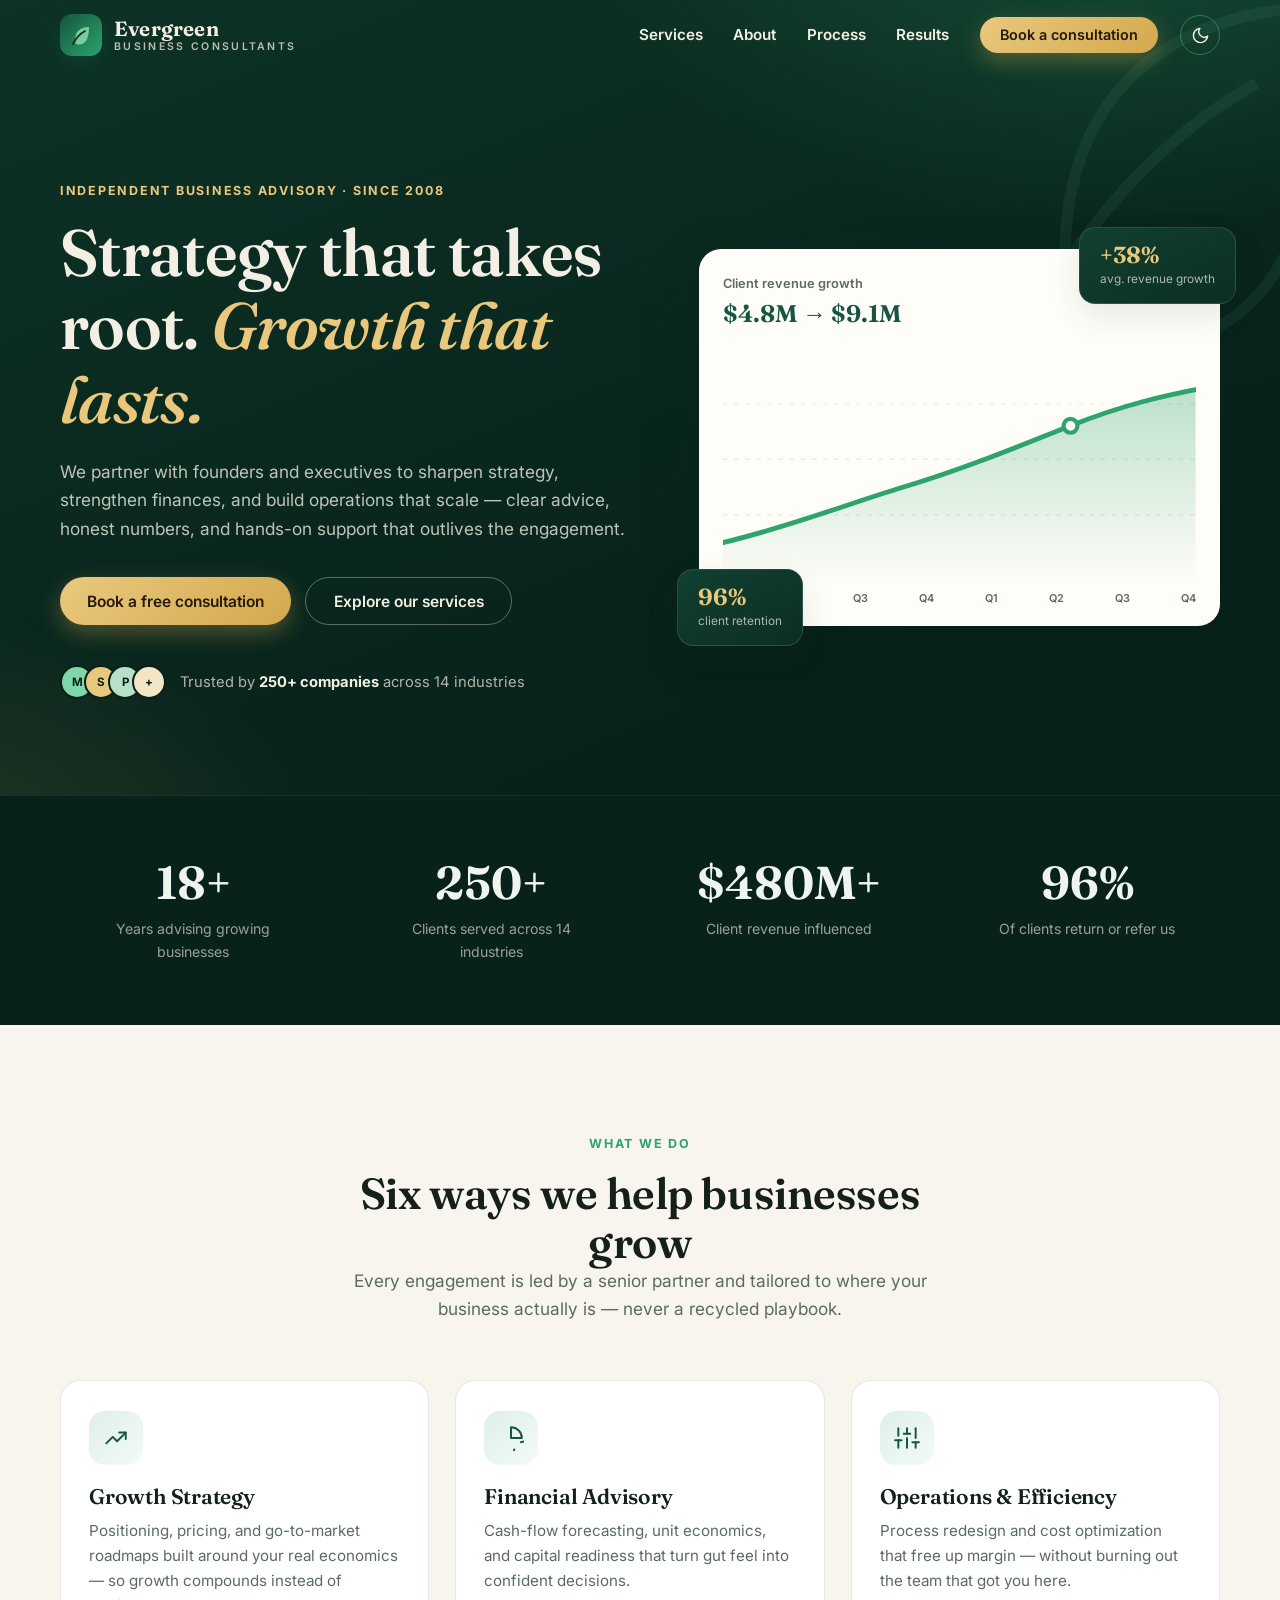
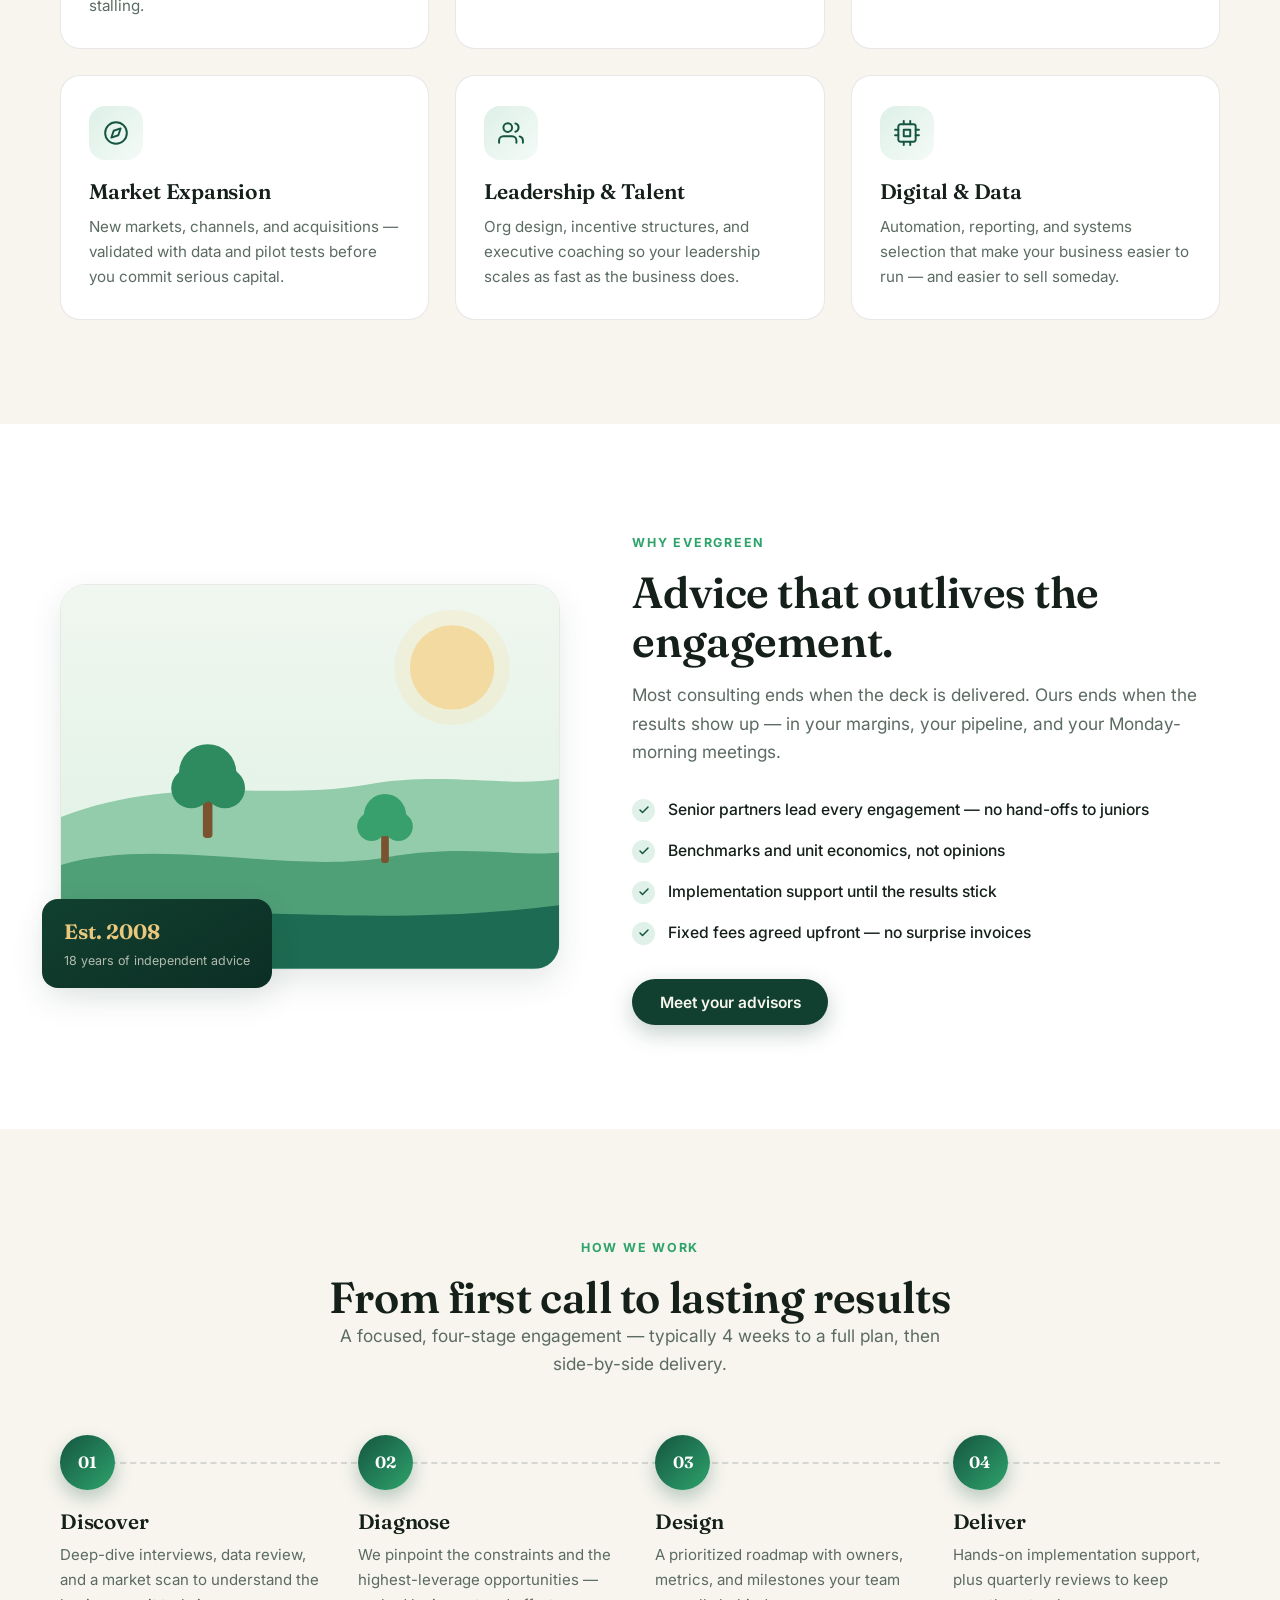
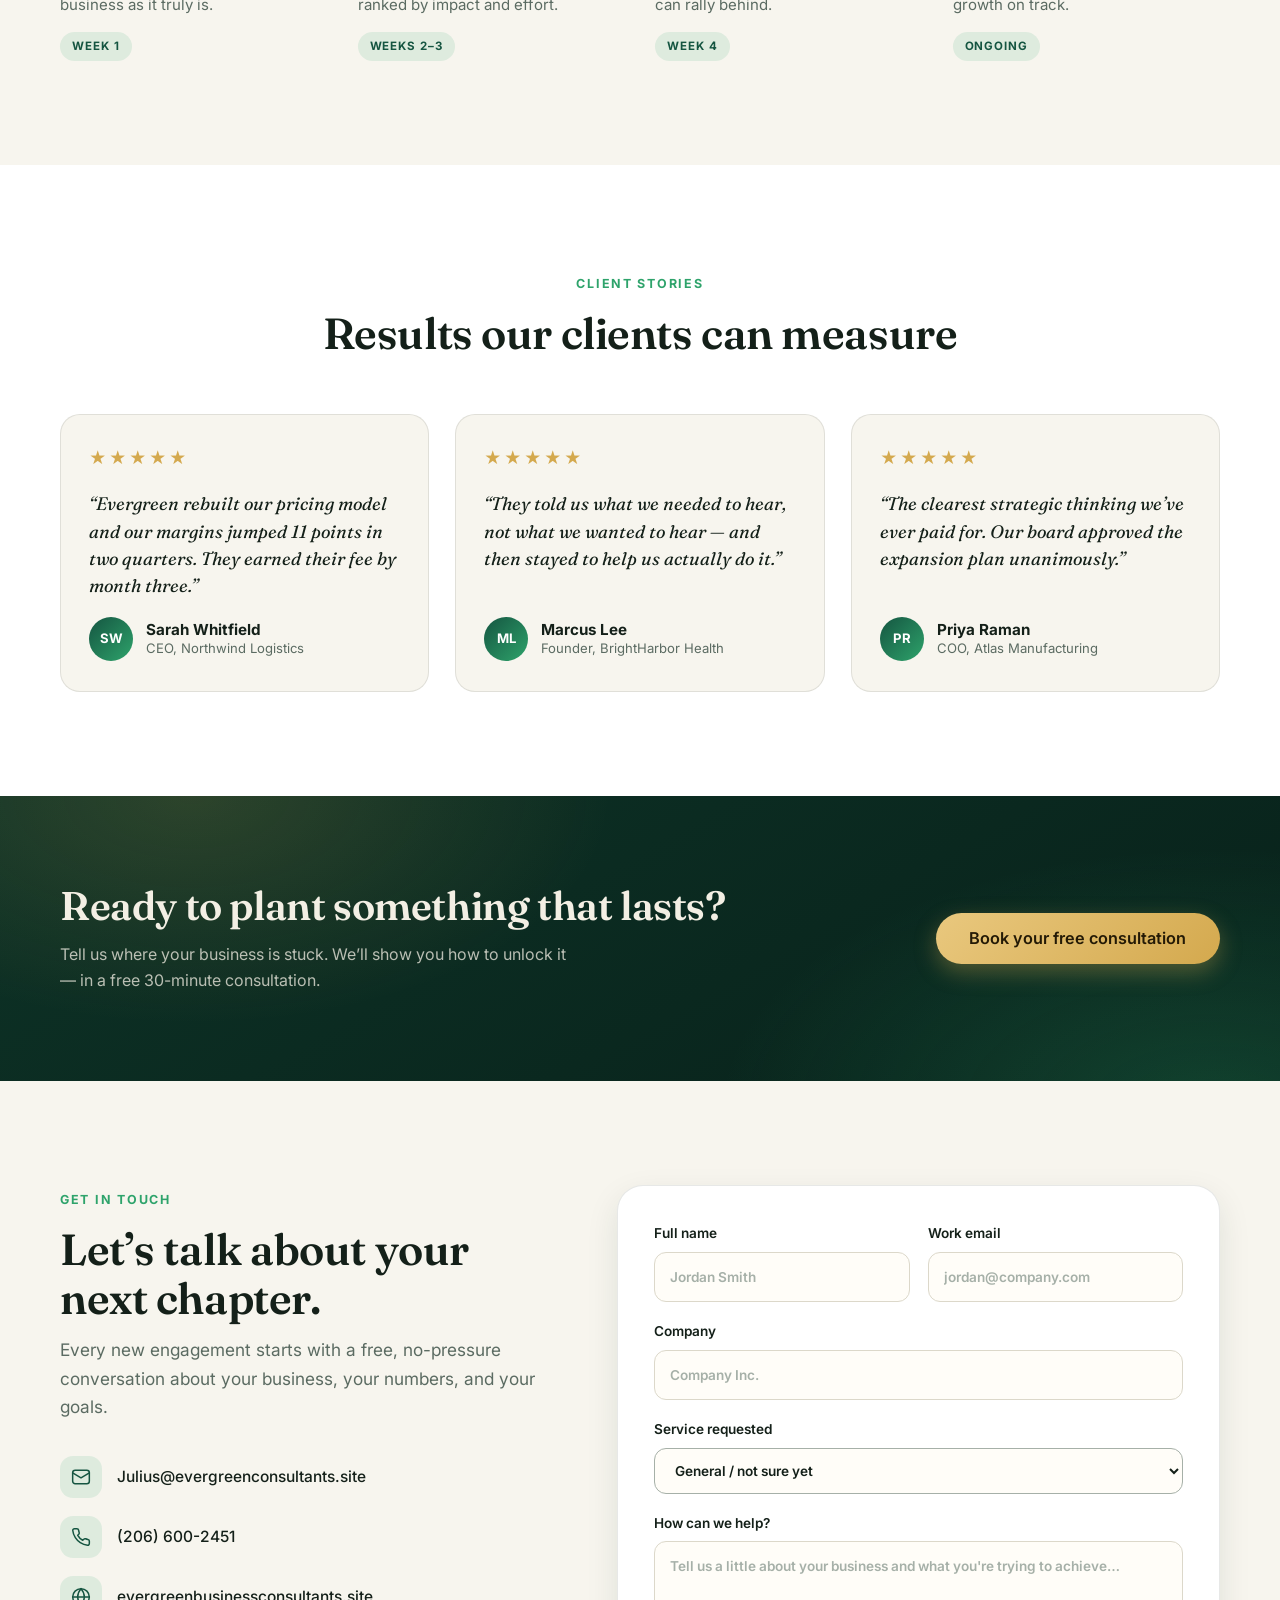
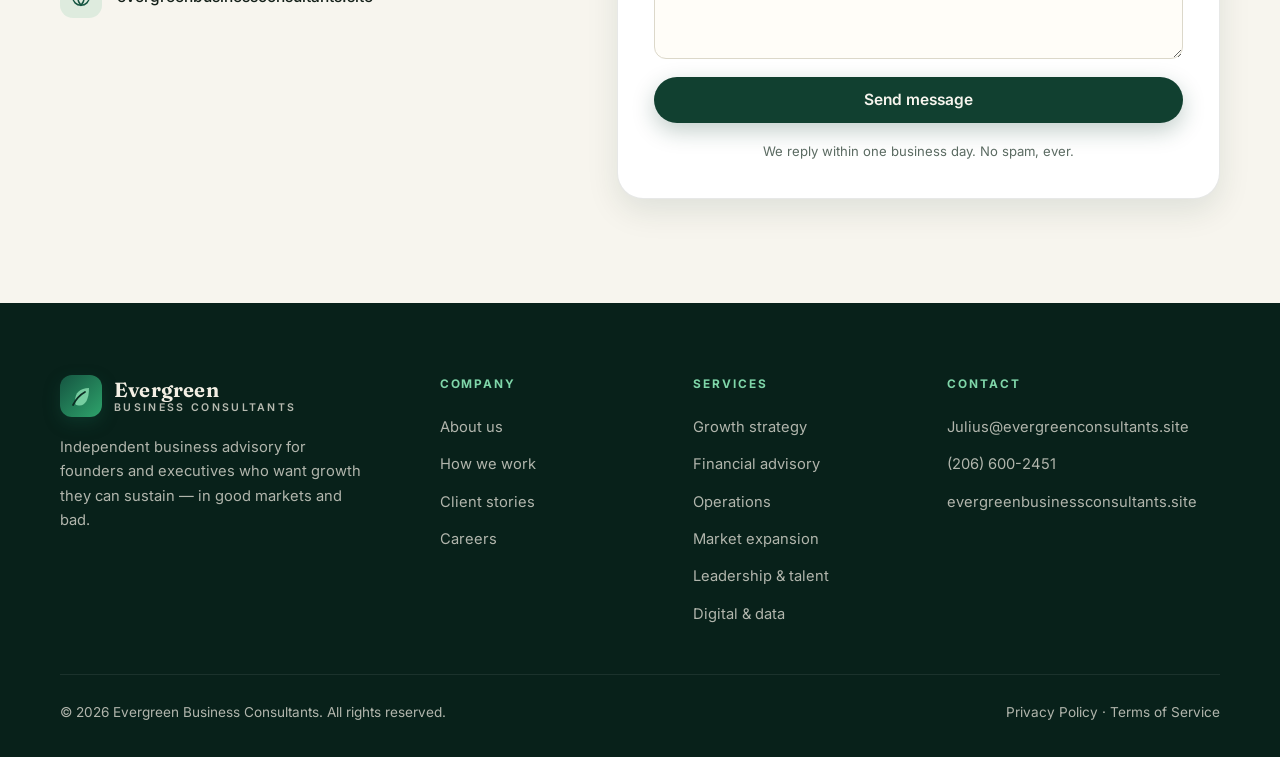
==== commit ee0aa0a9: "fix: real contact info — Julius@evergreenconsultants.site, (206) 600-2451 cell, evergreenbusinesscon" ====
--- a/index.html
+++ b/index.html
@@ -1,455 +1,71 @@
-<!DOCTYPE html>
+<!doctype html>
 <html lang="en">
-<head>
-  <meta charset="UTF-8" />
-  <meta name="viewport" content="width=device-width, initial-scale=1.0" />
-  <title>Evergreen Business Consultants — Strategy, Finance &amp; Growth Advisory</title>
-  <meta name="description" content="Evergreen Business Consultants partners with founders and executives to sharpen strategy, strengthen finances, and build operations that grow sustainably." />
-  <link rel="icon" href="data:image/svg+xml,%3Csvg xmlns='http://www.w3.org/2000/svg' viewBox='0 0 24 24'%3E%3Crect width='24' height='24' rx='6' fill='%230c2e24'/%3E%3Cpath d='M18.5 5.5c-6.5 0-10 3.8-10 9.4 0 1 .2 2 .5 2.8.8.2 1.5.3 2.3.3 4.1 0 7.2-4.4 7.2-12.5z' fill='%237fd6a9'/%3E%3C/svg%3E" />
-  <link rel="preconnect" href="https://fonts.googleapis.com" />
-  <link rel="preconnect" href="https://fonts.gstatic.com" crossorigin />
-  <link href="https://fonts.googleapis.com/css2?family=Fraunces:ital,opsz,wght@0,9..144,400..700;1,9..144,400..700&family=Inter:wght@400..700&display=swap" rel="stylesheet" />
-  <link rel="stylesheet" href="styles.css" />
-  <script>
-    (function () {
-      var rootEl = document.documentElement;
-      try {
-        var stored = localStorage.getItem("ebc-theme");
-        var theme = stored || (window.matchMedia("(prefers-color-scheme: dark)").matches ? "dark" : "light");
-        rootEl.setAttribute("data-theme", theme);
-      } catch (err) {
-        rootEl.setAttribute("data-theme", "light");
-      }
-      rootEl.classList.add("js");
-    })();
-  </script>
-</head>
-<body id="top">
-  <a class="skip-link" href="#main">Skip to content</a>
-
-  <!-- ======= Header ======= -->
-  <header class="site-header" id="site-header">
-    <div class="container nav-wrap">
-      <a href="#top" class="brand" aria-label="Evergreen Business Consultants — home">
-        <span class="brand-mark" aria-hidden="true">
-          <svg viewBox="0 0 24 24" fill="none" stroke="currentColor" stroke-width="1.8" stroke-linecap="round" stroke-linejoin="round">
-            <path d="M20 4c-9 0-14 5-14 13 0 1.5.3 2.7.7 3.7C7.5 21 9 21.5 10.8 21.5 16.5 21.5 20 15 20 4z" fill="currentColor" stroke="none" opacity=".9"/>
-            <path d="M4 21c3-6 7.5-10.5 12-13" stroke="#0c2e24"/>
-          </svg>
-        </span>
-        <span class="brand-text">
-          <strong>Evergreen</strong>
-          <small>Business Consultants</small>
-        </span>
-      </a>
-
-      <button class="nav-toggle" aria-expanded="false" aria-controls="primary-nav" aria-label="Toggle navigation menu">
-        <span></span><span></span><span></span>
-      </button>
-
-      <div class="nav-side">
-        <nav id="primary-nav" class="nav-menu" aria-label="Primary">
-          <a href="#services">Services</a>
-          <a href="#about">About</a>
-          <a href="#process">Process</a>
-          <a href="#results">Results</a>
-          <a href="#contact" class="btn btn-gold btn-sm nav-cta">Book a consultation</a>
-        </nav>
-
-        <button class="theme-toggle" id="theme-toggle" type="button" aria-pressed="false" aria-label="Switch to dark theme">
-          <svg class="icon-moon" viewBox="0 0 24 24" fill="none" stroke="currentColor" stroke-width="1.8" stroke-linecap="round" stroke-linejoin="round" aria-hidden="true">
-            <path d="M21 12.79A9 9 0 1 1 11.21 3 7 7 0 0 0 21 12.79z"/>
-          </svg>
-          <svg class="icon-sun" viewBox="0 0 24 24" fill="none" stroke="currentColor" stroke-width="1.8" stroke-linecap="round" stroke-linejoin="round" aria-hidden="true">
-            <circle cx="12" cy="12" r="4.5"/>
-            <line x1="12" y1="1.5" x2="12" y2="3.5"/><line x1="12" y1="20.5" x2="12" y2="22.5"/>
-            <line x1="4.6" y1="4.6" x2="6" y2="6"/><line x1="18" y1="18" x2="19.4" y2="19.4"/>
-            <line x1="1.5" y1="12" x2="3.5" y2="12"/><line x1="20.5" y1="12" x2="22.5" y2="12"/>
-            <line x1="4.6" y1="19.4" x2="6" y2="18"/><line x1="18" y1="6" x2="19.4" y2="4.6"/>
-          </svg>
-        </button>
-      </div>
-    </div>
-  </header>
-
-  <main id="main">
-
-    <!-- ======= Hero ======= -->
-    <section class="hero">
-      <div class="hero-leaf" aria-hidden="true">
-        <svg viewBox="0 0 24 24" fill="none" stroke="currentColor" stroke-width=".6">
-          <path d="M20 4c-9 0-14 5-14 13 0 1.5.3 2.7.7 3.7C7.5 21 9 21.5 10.8 21.5 16.5 21.5 20 15 20 4z"/>
-          <path d="M4 21c3-6 7.5-10.5 12-13"/>
-        </svg>
-      </div>
-
-      <div class="container hero-grid">
-        <div class="hero-copy">
-          <p class="eyebrow light">Independent business advisory &middot; Since 2008</p>
-          <h1>Strategy that takes root. <em>Growth that lasts.</em></h1>
-          <p class="lede">We partner with founders and executives to sharpen strategy, strengthen finances, and build operations that scale — clear advice, honest numbers, and hands-on support that outlives the engagement.</p>
-          <div class="hero-ctas">
-            <a href="#contact" class="btn btn-gold">Book a free consultation</a>
-            <a href="#services" class="btn btn-ghost-light">Explore our services</a>
-          </div>
-          <div class="hero-trust">
-            <div class="avatars" aria-hidden="true"><span>M</span><span>S</span><span>P</span><span>+</span></div>
-            <p>Trusted by <strong>250+ companies</strong> across 14 industries</p>
-          </div>
-        </div>
-
-        <div class="hero-visual reveal">
-          <div class="chart-card">
-            <div class="chart-head">
-              <div>
-                <p class="chart-label">Client revenue growth</p>
-                <p class="chart-big">$4.8M &rarr; $9.1M</p>
-              </div>
-              <span class="chip">24 months</span>
-            </div>
-            <svg class="chart" viewBox="0 0 340 170" role="img" aria-label="Upward trending revenue chart over 24 months">
-              <defs>
-                <linearGradient id="areaGrad" x1="0" y1="0" x2="0" y2="1">
-                  <stop offset="0" stop-color="#2ea36b" stop-opacity=".32"/>
-                  <stop offset="1" stop-color="#2ea36b" stop-opacity="0"/>
-                </linearGradient>
-              </defs>
-              <line x1="0" y1="40"  x2="340" y2="40"  style="stroke: var(--chart-grid)" stroke-dasharray="3 5"/>
-              <line x1="0" y1="80"  x2="340" y2="80"  style="stroke: var(--chart-grid)" stroke-dasharray="3 5"/>
-              <line x1="0" y1="120" x2="340" y2="120" style="stroke: var(--chart-grid)" stroke-dasharray="3 5"/>
-              <path d="M0 140 C 50 128, 90 112, 130 100 S 210 72, 250 56 S 320 34, 340 30 L340 170 L0 170 Z" fill="url(#areaGrad)"/>
-              <path d="M0 140 C 50 128, 90 112, 130 100 S 210 72, 250 56 S 320 34, 340 30" fill="none" stroke="#2ea36b" stroke-width="3.5" stroke-linecap="round"/>
-              <circle cx="250" cy="56" r="5" fill="#fffdf8" stroke="#2ea36b" stroke-width="3"/>
-            </svg>
-            <div class="chart-foot" aria-hidden="true">
-              <span>Q1</span><span>Q2</span><span>Q3</span><span>Q4</span><span>Q1</span><span>Q2</span><span>Q3</span><span>Q4</span>
-            </div>
-          </div>
-
-          <div class="float-badge badge-1" aria-hidden="true">
-            <strong>+38%</strong><span>avg. revenue growth</span>
-          </div>
-          <div class="float-badge badge-2" aria-hidden="true">
-            <strong>96%</strong><span>client retention</span>
-          </div>
-        </div>
-      </div>
-    </section>
-
-    <!-- ======= Stats ======= -->
-    <section class="stats" aria-label="Key results">
-      <div class="container stats-grid">
-        <div class="stat reveal">
-          <p class="stat-num" data-count="18" data-suffix="+">0</p>
-          <p class="stat-label">Years advising growing businesses</p>
-        </div>
-        <div class="stat reveal" style="--d:.08s">
-          <p class="stat-num" data-count="250" data-suffix="+">0</p>
-          <p class="stat-label">Clients served across 14 industries</p>
-        </div>
-        <div class="stat reveal" style="--d:.16s">
-          <p class="stat-num" data-count="480" data-prefix="$" data-suffix="M+">0</p>
-          <p class="stat-label">Client revenue influenced</p>
-        </div>
-        <div class="stat reveal" style="--d:.24s">
-          <p class="stat-num" data-count="96" data-suffix="%">0</p>
-          <p class="stat-label">Of clients return or refer us</p>
-        </div>
-      </div>
-    </section>
-
-    <!-- ======= Services ======= -->
-    <section class="section services" id="services">
-      <div class="container">
-        <div class="section-head center reveal">
-          <p class="eyebrow">What we do</p>
-          <h2>Six ways we help businesses grow</h2>
-          <p class="lede">Every engagement is led by a senior partner and tailored to where your business actually is — never a recycled playbook.</p>
-        </div>
-
-        <div class="services-grid">
-          <article class="service-card reveal">
-            <span class="icon-ring" aria-hidden="true">
-              <svg viewBox="0 0 24 24" fill="none" stroke="currentColor" stroke-width="1.8" stroke-linecap="round" stroke-linejoin="round"><polyline points="3 17 9 11 13 15 21 7"/><polyline points="15 7 21 7 21 13"/></svg>
-            </span>
-            <h3>Growth Strategy</h3>
-            <p>Positioning, pricing, and go-to-market roadmaps built around your real economics — so growth compounds instead of stalling.</p>
-          </article>
-
-          <article class="service-card reveal" style="--d:.08s">
-            <span class="icon-ring" aria-hidden="true">
-              <svg viewBox="0 0 24 24" fill="none" stroke="currentColor" stroke-width="1.8" stroke-linecap="round" stroke-linejoin="round"><path d="M21.21 15.89A10 10 0 1 1 15 22.52"/><path d="M22 12A10 10 0 0 0 12 2v10z"/></svg>
-            </span>
-            <h3>Financial Advisory</h3>
-            <p>Cash-flow forecasting, unit economics, and capital readiness that turn gut feel into confident decisions.</p>
-          </article>
-
-          <article class="service-card reveal" style="--d:.16s">
-            <span class="icon-ring" aria-hidden="true">
-              <svg viewBox="0 0 24 24" fill="none" stroke="currentColor" stroke-width="1.8" stroke-linecap="round" stroke-linejoin="round"><line x1="4" y1="21" x2="4" y2="14"/><line x1="4" y1="10" x2="4" y2="3"/><line x1="12" y1="21" x2="12" y2="12"/><line x1="12" y1="8" x2="12" y2="3"/><line x1="20" y1="21" x2="20" y2="16"/><line x1="20" y1="12" x2="20" y2="3"/><line x1="1" y1="14" x2="7" y2="14"/><line x1="9" y1="8" x2="15" y2="8"/><line x1="17" y1="16" x2="23" y2="16"/></svg>
-            </span>
-            <h3>Operations &amp; Efficiency</h3>
-            <p>Process redesign and cost optimization that free up margin — without burning out the team that got you here.</p>
-          </article>
-
-          <article class="service-card reveal" style="--d:.08s">
-            <span class="icon-ring" aria-hidden="true">
-              <svg viewBox="0 0 24 24" fill="none" stroke="currentColor" stroke-width="1.8" stroke-linecap="round" stroke-linejoin="round"><circle cx="12" cy="12" r="10"/><polygon points="16.24 7.76 14.12 14.12 7.76 16.24 9.88 9.88 16.24 7.76"/></svg>
-            </span>
-            <h3>Market Expansion</h3>
-            <p>New markets, channels, and acquisitions — validated with data and pilot tests before you commit serious capital.</p>
-          </article>
-
-          <article class="service-card reveal" style="--d:.16s">
-            <span class="icon-ring" aria-hidden="true">
-              <svg viewBox="0 0 24 24" fill="none" stroke="currentColor" stroke-width="1.8" stroke-linecap="round" stroke-linejoin="round"><path d="M17 21v-2a4 4 0 0 0-4-4H5a4 4 0 0 0-4 4v2"/><circle cx="9" cy="7" r="4"/><path d="M23 21v-2a4 4 0 0 0-3-3.87"/><path d="M16 3.13a4 4 0 0 1 0 7.75"/></svg>
-            </span>
-            <h3>Leadership &amp; Talent</h3>
-            <p>Org design, incentive structures, and executive coaching so your leadership scales as fast as the business does.</p>
-          </article>
-
-          <article class="service-card reveal" style="--d:.24s">
-            <span class="icon-ring" aria-hidden="true">
-              <svg viewBox="0 0 24 24" fill="none" stroke="currentColor" stroke-width="1.8" stroke-linecap="round" stroke-linejoin="round"><rect x="4" y="4" width="16" height="16" rx="2"/><rect x="9" y="9" width="6" height="6"/><line x1="9" y1="1" x2="9" y2="4"/><line x1="15" y1="1" x2="15" y2="4"/><line x1="9" y1="20" x2="9" y2="23"/><line x1="15" y1="20" x2="15" y2="23"/><line x1="20" y1="9" x2="23" y2="9"/><line x1="20" y1="14" x2="23" y2="14"/><line x1="1" y1="9" x2="4" y2="9"/><line x1="1" y1="14" x2="4" y2="14"/></svg>
-            </span>
-            <h3>Digital &amp; Data</h3>
-            <p>Automation, reporting, and systems selection that make your business easier to run — and easier to sell someday.</p>
-          </article>
-        </div>
-      </div>
-    </section>
-
-    <!-- ======= About ======= -->
-    <section class="section about" id="about">
-      <div class="container about-grid">
-        <div class="about-visual reveal">
-          <div class="about-frame">
-            <svg viewBox="0 0 520 400" role="img" aria-label="Stylized illustration of rolling evergreen hills under a warm sun">
-              <defs>
-                <linearGradient id="sky" x1="0" y1="0" x2="0" y2="1">
-                  <stop offset="0" stop-color="#f0f7f0"/>
-                  <stop offset="1" stop-color="#dcf0e2"/>
-                </linearGradient>
-              </defs>
-              <rect width="520" height="400" fill="url(#sky)"/>
-              <circle cx="408" cy="86" r="44" fill="#f2d9a0"/>
-              <circle cx="408" cy="86" r="60" fill="#f2d9a0" opacity=".25"/>
-              <path d="M0 242 C120 196 220 226 320 208 C400 194 470 212 520 202 V400 H0 Z" fill="#93ccab"/>
-              <path d="M0 292 C100 262 240 302 340 284 C420 270 480 284 520 279 V400 H0 Z" fill="#4f9f77"/>
-              <path d="M0 352 C140 324 300 362 520 334 V400 H0 Z" fill="#1d6b52"/>
-              <g>
-                <rect x="148" y="212" width="10" height="52" rx="4" fill="#7a5230"/>
-                <circle cx="153" cy="196" r="30" fill="#2e8b5f"/>
-                <circle cx="136" cy="212" r="21" fill="#2e8b5f"/>
-                <circle cx="171" cy="212" r="21" fill="#2e8b5f"/>
-              </g>
-              <g>
-                <rect x="334" y="252" width="8" height="38" rx="3" fill="#7a5230"/>
-                <circle cx="338" cy="240" r="22" fill="#37a06c"/>
-                <circle cx="324" cy="252" r="15" fill="#37a06c"/>
-                <circle cx="352" cy="252" r="15" fill="#37a06c"/>
-              </g>
-            </svg>
-          </div>
-          <div class="since-badge">
-            <strong>Est. 2008</strong>
-            <span>18 years of independent advice</span>
-          </div>
-        </div>
-
-        <div class="about-copy">
-          <p class="eyebrow">Why Evergreen</p>
-          <h2>Advice that outlives the engagement.</h2>
-          <p class="lede">Most consulting ends when the deck is delivered. Ours ends when the results show up — in your margins, your pipeline, and your Monday-morning meetings.</p>
-          <ul class="check-list">
-            <li>
-              <span class="check" aria-hidden="true"><svg viewBox="0 0 24 24" fill="none" stroke="currentColor" stroke-width="3" stroke-linecap="round" stroke-linejoin="round"><polyline points="20 6 9 17 4 12"/></svg></span>
-              Senior partners lead every engagement — no hand-offs to juniors
-            </li>
-            <li>
-              <span class="check" aria-hidden="true"><svg viewBox="0 0 24 24" fill="none" stroke="currentColor" stroke-width="3" stroke-linecap="round" stroke-linejoin="round"><polyline points="20 6 9 17 4 12"/></svg></span>
-              Benchmarks and unit economics, not opinions
-            </li>
-            <li>
-              <span class="check" aria-hidden="true"><svg viewBox="0 0 24 24" fill="none" stroke="currentColor" stroke-width="3" stroke-linecap="round" stroke-linejoin="round"><polyline points="20 6 9 17 4 12"/></svg></span>
-              Implementation support until the results stick
-            </li>
-            <li>
-              <span class="check" aria-hidden="true"><svg viewBox="0 0 24 24" fill="none" stroke="currentColor" stroke-width="3" stroke-linecap="round" stroke-linejoin="round"><polyline points="20 6 9 17 4 12"/></svg></span>
-              Fixed fees agreed upfront — no surprise invoices
-            </li>
-          </ul>
-          <a href="#contact" class="btn btn-green">Meet your advisors</a>
-        </div>
-      </div>
-    </section>
-
-    <!-- ======= Process ======= -->
-    <section class="section process" id="process">
-      <div class="container">
-        <div class="section-head center reveal">
-          <p class="eyebrow">How we work</p>
-          <h2>From first call to lasting results</h2>
-          <p class="lede">A focused, four-stage engagement — typically 4 weeks to a full plan, then side-by-side delivery.</p>
-        </div>
-
-        <ol class="steps">
-          <li class="step reveal">
-            <span class="step-num">01</span>
-            <h3>Discover</h3>
-            <p>Deep-dive interviews, data review, and a market scan to understand the business as it truly is.</p>
-            <span class="step-when">Week 1</span>
-          </li>
-          <li class="step reveal" style="--d:.08s">
-            <span class="step-num">02</span>
-            <h3>Diagnose</h3>
-            <p>We pinpoint the constraints and the highest-leverage opportunities — ranked by impact and effort.</p>
-            <span class="step-when">Weeks 2–3</span>
-          </li>
-          <li class="step reveal" style="--d:.16s">
-            <span class="step-num">03</span>
-            <h3>Design</h3>
-            <p>A prioritized roadmap with owners, metrics, and milestones your team can rally behind.</p>
-            <span class="step-when">Week 4</span>
-          </li>
-          <li class="step reveal" style="--d:.24s">
-            <span class="step-num">04</span>
-            <h3>Deliver</h3>
-            <p>Hands-on implementation support, plus quarterly reviews to keep growth on track.</p>
-            <span class="step-when">Ongoing</span>
-          </li>
-        </ol>
-      </div>
-    </section>
-
-    <!-- ======= Testimonials ======= -->
-    <section class="section testimonials" id="results">
-      <div class="container">
-        <div class="section-head center reveal">
-          <p class="eyebrow">Client stories</p>
-          <h2>Results our clients can measure</h2>
-        </div>
-
-        <div class="quotes-grid">
-          <figure class="quote-card reveal">
-            <span class="stars" aria-label="Rated 5 out of 5 stars">★★★★★</span>
-            <blockquote>&ldquo;Evergreen rebuilt our pricing model and our margins jumped 11 points in two quarters. They earned their fee by month three.&rdquo;</blockquote>
-            <figcaption>
-              <span class="q-avatar" aria-hidden="true">SW</span>
-              <div><strong>Sarah Whitfield</strong><span>CEO, Northwind Logistics</span></div>
-            </figcaption>
-          </figure>
-
-          <figure class="quote-card reveal" style="--d:.1s">
-            <span class="stars" aria-label="Rated 5 out of 5 stars">★★★★★</span>
-            <blockquote>&ldquo;They told us what we needed to hear, not what we wanted to hear — and then stayed to help us actually do it.&rdquo;</blockquote>
-            <figcaption>
-              <span class="q-avatar" aria-hidden="true">ML</span>
-              <div><strong>Marcus Lee</strong><span>Founder, BrightHarbor Health</span></div>
-            </figcaption>
-          </figure>
-
-          <figure class="quote-card reveal" style="--d:.2s">
-            <span class="stars" aria-label="Rated 5 out of 5 stars">★★★★★</span>
-            <blockquote>&ldquo;The clearest strategic thinking we&rsquo;ve ever paid for. Our board approved the expansion plan unanimously.&rdquo;</blockquote>
-            <figcaption>
-              <span class="q-avatar" aria-hidden="true">PR</span>
-              <div><strong>Priya Raman</strong><span>COO, Atlas Manufacturing</span></div>
-            </figcaption>
-          </figure>
-        </div>
-      </div>
-    </section>
-
-    <!-- ======= CTA band ======= -->
-    <section class="cta-band">
-      <div class="container cta-inner reveal">
-        <div>
-          <h2>Ready to plant something that lasts?</h2>
-          <p>Tell us where your business is stuck. We&rsquo;ll show you how to unlock it — in a free 30-minute consultation.</p>
-        </div>
-        <a href="#contact" class="btn btn-gold btn-lg">Book your free consultation</a>
-      </div>
-    </section>
-
-    <!-- ======= Contact ======= -->
-    <section class="section contact" id="contact">
-      <div class="container contact-grid">
-        <div class="contact-info reveal">
-          <p class="eyebrow">Get in touch</p>
-          <h2>Let&rsquo;s talk about your next chapter.</h2>
-          <p class="lede">Every new engagement starts with a free, no-pressure conversation about your business, your numbers, and your goals.</p>
-          <ul class="contact-list">
-            <li>
-              <span class="contact-icon" aria-hidden="true"><svg viewBox="0 0 24 24" fill="none" stroke="currentColor" stroke-width="1.8" stroke-linecap="round" stroke-linejoin="round"><rect x="2" y="4" width="20" height="16" rx="3"/><polyline points="22 7 12 13 2 7"/></svg></span>
-              <a href="mailto:hello@evergreenconsultants.com">hello@evergreenconsultants.com</a>
-            </li>
-            <li>
-              <span class="contact-icon" aria-hidden="true"><svg viewBox="0 0 24 24" fill="none" stroke="currentColor" stroke-width="1.8" stroke-linecap="round" stroke-linejoin="round"><path d="M22 16.92v3a2 2 0 0 1-2.18 2 19.79 19.79 0 0 1-8.63-3.07 19.5 19.5 0 0 1-6-6 19.79 19.79 0 0 1-3.07-8.67A2 2 0 0 1 4.11 2h3a2 2 0 0 1 2 1.72c.13.96.36 1.9.7 2.81a2 2 0 0 1-.45 2.11L8.09 9.91a16 16 0 0 0 6 6l1.27-1.27a2 2 0 0 1 2.11-.45c.91.34 1.85.57 2.81.7A2 2 0 0 1 22 16.92z"/></svg></span>
-              <a href="tel:+15550123456">+1 (555) 012-3456</a>
-            </li>
-            <li>
-              <span class="contact-icon" aria-hidden="true"><svg viewBox="0 0 24 24" fill="none" stroke="currentColor" stroke-width="1.8" stroke-linecap="round" stroke-linejoin="round"><path d="M21 10c0 7-9 13-9 13s-9-6-9-13a9 9 0 0 1 18 0z"/><circle cx="12" cy="10" r="3"/></svg></span>
-              <span>420 Commerce Street, Suite 300, Portland, OR</span>
-            </li>
-            <li>
-              <span class="contact-icon" aria-hidden="true"><svg viewBox="0 0 24 24" fill="none" stroke="currentColor" stroke-width="1.8" stroke-linecap="round" stroke-linejoin="round"><circle cx="12" cy="12" r="10"/><polyline points="12 6 12 12 16 14"/></svg></span>
-              <span>Mon–Fri, 8:30am–5:30pm PT</span>
-            </li>
-          </ul>
-        </div>
-
-        <div class="form-card reveal" style="--d:.1s">
-          <form id="contact-form" novalidate>
-            <div class="form-row">
-              <label>Full name
-                <input type="text" name="name" required placeholder="Jordan Smith" autocomplete="name" />
-              </label>
-              <label>Work email
-                <input type="email" name="email" required placeholder="jordan@company.com" autocomplete="email" />
-              </label>
-            </div>
-            <label>Company
-              <input type="text" name="company" placeholder="Company Inc." autocomplete="organization" />
-            </label>
-            <label>Service requested
-              <select name="service">
-                <option value="">General / not sure yet</option>
-                <option>Growth Strategy</option>
-                <option>Financial Advisory</option>
-                <option>Operations &amp; Efficiency</option>
-                <option>Market Expansion</option>
-                <option>Leadership &amp; Talent</option>
-                <option>Digital &amp; Data</option>
-              </select>
-            </label>
-            <label>How can we help?
-              <textarea name="message" rows="4" required placeholder="Tell us a little about your business and what you're trying to achieve&hellip;"></textarea>
-            </label>
-            <button type="submit" class="btn btn-green btn-block">Send message</button>
-            <p class="form-note">We reply within one business day. No spam, ever.</p>
-            <p class="form-error" id="form-error" hidden role="alert">There was a problem sending your message. Please try again later.</p>
-          </form>
-
-          <div class="form-success" id="form-success" hidden>
-            <span class="success-icon" aria-hidden="true"><svg viewBox="0 0 24 24" fill="none" stroke="currentColor" stroke-width="2.5" stroke-linecap="round" stroke-linejoin="round"><polyline points="20 6 9 17 4 12"/></svg></span>
-            <h3>Thank you — message received.</h3>
-            <p>A senior partner will reach out within one business day to schedule your free consultation.</p>
-          </div>
-        </div>
-      </div>
-    </section>
-  </main>
-
-  <!-- ======= Footer ======= -->
-  <footer class="site-footer">
-    <div class="container footer-grid">
-      <div class="footer-brand">
-        <a href="#top" class="brand">
+  <head>
+    <meta charset="UTF-8" />
+    <meta name="viewport" content="width=device-width, initial-scale=1.0" />
+    <title>
+      Evergreen Business Consultants — Strategy, Finance &amp; Growth Advisory
+    </title>
+    <meta
+      name="description"
+      content="Evergreen Business Consultants partners with founders and executives to sharpen strategy, strengthen finances, and build operations that grow sustainably."
+    />
+    <link
+      rel="icon"
+      href="data:image/svg+xml,%3Csvg xmlns='http://www.w3.org/2000/svg' viewBox='0 0 24 24'%3E%3Crect width='24' height='24' rx='6' fill='%230c2e24'/%3E%3Cpath d='M18.5 5.5c-6.5 0-10 3.8-10 9.4 0 1 .2 2 .5 2.8.8.2 1.5.3 2.3.3 4.1 0 7.2-4.4 7.2-12.5z' fill='%237fd6a9'/%3E%3C/svg%3E"
+    />
+    <link rel="preconnect" href="https://fonts.googleapis.com" />
+    <link rel="preconnect" href="https://fonts.gstatic.com" crossorigin />
+    <link
+      href="https://fonts.googleapis.com/css2?family=Fraunces:ital,opsz,wght@0,9..144,400..700;1,9..144,400..700&family=Inter:wght@400..700&display=swap"
+      rel="stylesheet"
+    />
+    <link rel="stylesheet" href="styles.css" />
+    <script>
+      (function () {
+        var rootEl = document.documentElement;
+        try {
+          var stored = localStorage.getItem("ebc-theme");
+          var theme =
+            stored ||
+            (window.matchMedia("(prefers-color-scheme: dark)").matches
+              ? "dark"
+              : "light");
+          rootEl.setAttribute("data-theme", theme);
+        } catch (err) {
+          rootEl.setAttribute("data-theme", "light");
+        }
+        rootEl.classList.add("js");
+      })();
+    </script>
+  </head>
+  <body id="top">
+    <a class="skip-link" href="#main">Skip to content</a>
+
+    <!-- ======= Header ======= -->
+    <header class="site-header" id="site-header">
+      <div class="container nav-wrap">
+        <a
+          href="#top"
+          class="brand"
+          aria-label="Evergreen Business Consultants — home"
+        >
           <span class="brand-mark" aria-hidden="true">
-            <svg viewBox="0 0 24 24" fill="none" stroke="currentColor" stroke-width="1.8" stroke-linecap="round" stroke-linejoin="round">
-              <path d="M20 4c-9 0-14 5-14 13 0 1.5.3 2.7.7 3.7C7.5 21 9 21.5 10.8 21.5 16.5 21.5 20 15 20 4z" fill="currentColor" stroke="none" opacity=".9"/>
-              <path d="M4 21c3-6 7.5-10.5 12-13" stroke="#0c2e24"/>
+            <svg
+              viewBox="0 0 24 24"
+              fill="none"
+              stroke="currentColor"
+              stroke-width="1.8"
+              stroke-linecap="round"
+              stroke-linejoin="round"
+            >
+              <path
+                d="M20 4c-9 0-14 5-14 13 0 1.5.3 2.7.7 3.7C7.5 21 9 21.5 10.8 21.5 16.5 21.5 20 15 20 4z"
+                fill="currentColor"
+                stroke="none"
+                opacity=".9"
+              />
+              <path d="M4 21c3-6 7.5-10.5 12-13" stroke="#0c2e24" />
             </svg>
           </span>
           <span class="brand-text">
@@ -457,47 +73,900 @@
             <small>Business Consultants</small>
           </span>
         </a>
-        <p>Independent business advisory for founders and executives who want growth they can sustain — in good markets and bad.</p>
+
+        <button
+          class="nav-toggle"
+          aria-expanded="false"
+          aria-controls="primary-nav"
+          aria-label="Toggle navigation menu"
+        >
+          <span></span><span></span><span></span>
+        </button>
+
+        <div class="nav-side">
+          <nav id="primary-nav" class="nav-menu" aria-label="Primary">
+            <a href="#services">Services</a>
+            <a href="#about">About</a>
+            <a href="#process">Process</a>
+            <a href="#results">Results</a>
+            <a href="#contact" class="btn btn-gold btn-sm nav-cta"
+              >Book a consultation</a
+            >
+          </nav>
+
+          <button
+            class="theme-toggle"
+            id="theme-toggle"
+            type="button"
+            aria-pressed="false"
+            aria-label="Switch to dark theme"
+          >
+            <svg
+              class="icon-moon"
+              viewBox="0 0 24 24"
+              fill="none"
+              stroke="currentColor"
+              stroke-width="1.8"
+              stroke-linecap="round"
+              stroke-linejoin="round"
+              aria-hidden="true"
+            >
+              <path d="M21 12.79A9 9 0 1 1 11.21 3 7 7 0 0 0 21 12.79z" />
+            </svg>
+            <svg
+              class="icon-sun"
+              viewBox="0 0 24 24"
+              fill="none"
+              stroke="currentColor"
+              stroke-width="1.8"
+              stroke-linecap="round"
+              stroke-linejoin="round"
+              aria-hidden="true"
+            >
+              <circle cx="12" cy="12" r="4.5" />
+              <line x1="12" y1="1.5" x2="12" y2="3.5" />
+              <line x1="12" y1="20.5" x2="12" y2="22.5" />
+              <line x1="4.6" y1="4.6" x2="6" y2="6" />
+              <line x1="18" y1="18" x2="19.4" y2="19.4" />
+              <line x1="1.5" y1="12" x2="3.5" y2="12" />
+              <line x1="20.5" y1="12" x2="22.5" y2="12" />
+              <line x1="4.6" y1="19.4" x2="6" y2="18" />
+              <line x1="18" y1="6" x2="19.4" y2="4.6" />
+            </svg>
+          </button>
+        </div>
       </div>
-
-      <div>
-        <h4>Company</h4>
-        <ul>
-          <li><a href="#about">About us</a></li>
-          <li><a href="#process">How we work</a></li>
-          <li><a href="#results">Client stories</a></li>
-          <li><a href="#contact">Careers</a></li>
-        </ul>
+    </header>
+
+    <main id="main">
+      <!-- ======= Hero ======= -->
+      <section class="hero">
+        <div class="hero-leaf" aria-hidden="true">
+          <svg
+            viewBox="0 0 24 24"
+            fill="none"
+            stroke="currentColor"
+            stroke-width=".6"
+          >
+            <path
+              d="M20 4c-9 0-14 5-14 13 0 1.5.3 2.7.7 3.7C7.5 21 9 21.5 10.8 21.5 16.5 21.5 20 15 20 4z"
+            />
+            <path d="M4 21c3-6 7.5-10.5 12-13" />
+          </svg>
+        </div>
+
+        <div class="container hero-grid">
+          <div class="hero-copy">
+            <p class="eyebrow light">
+              Independent business advisory &middot; Since 2008
+            </p>
+            <h1>Strategy that takes root. <em>Growth that lasts.</em></h1>
+            <p class="lede">
+              We partner with founders and executives to sharpen strategy,
+              strengthen finances, and build operations that scale — clear
+              advice, honest numbers, and hands-on support that outlives the
+              engagement.
+            </p>
+            <div class="hero-ctas">
+              <a href="#contact" class="btn btn-gold"
+                >Book a free consultation</a
+              >
+              <a href="#services" class="btn btn-ghost-light"
+                >Explore our services</a
+              >
+            </div>
+            <div class="hero-trust">
+              <div class="avatars" aria-hidden="true">
+                <span>M</span><span>S</span><span>P</span><span>+</span>
+              </div>
+              <p>
+                Trusted by <strong>250+ companies</strong> across 14 industries
+              </p>
+            </div>
+          </div>
+
+          <div class="hero-visual reveal">
+            <div class="chart-card">
+              <div class="chart-head">
+                <div>
+                  <p class="chart-label">Client revenue growth</p>
+                  <p class="chart-big">$4.8M &rarr; $9.1M</p>
+                </div>
+                <span class="chip">24 months</span>
+              </div>
+              <svg
+                class="chart"
+                viewBox="0 0 340 170"
+                role="img"
+                aria-label="Upward trending revenue chart over 24 months"
+              >
+                <defs>
+                  <linearGradient id="areaGrad" x1="0" y1="0" x2="0" y2="1">
+                    <stop offset="0" stop-color="#2ea36b" stop-opacity=".32" />
+                    <stop offset="1" stop-color="#2ea36b" stop-opacity="0" />
+                  </linearGradient>
+                </defs>
+                <line
+                  x1="0"
+                  y1="40"
+                  x2="340"
+                  y2="40"
+                  style="stroke: var(--chart-grid)"
+                  stroke-dasharray="3 5"
+                />
+                <line
+                  x1="0"
+                  y1="80"
+                  x2="340"
+                  y2="80"
+                  style="stroke: var(--chart-grid)"
+                  stroke-dasharray="3 5"
+                />
+                <line
+                  x1="0"
+                  y1="120"
+                  x2="340"
+                  y2="120"
+                  style="stroke: var(--chart-grid)"
+                  stroke-dasharray="3 5"
+                />
+                <path
+                  d="M0 140 C 50 128, 90 112, 130 100 S 210 72, 250 56 S 320 34, 340 30 L340 170 L0 170 Z"
+                  fill="url(#areaGrad)"
+                />
+                <path
+                  d="M0 140 C 50 128, 90 112, 130 100 S 210 72, 250 56 S 320 34, 340 30"
+                  fill="none"
+                  stroke="#2ea36b"
+                  stroke-width="3.5"
+                  stroke-linecap="round"
+                />
+                <circle
+                  cx="250"
+                  cy="56"
+                  r="5"
+                  fill="#fffdf8"
+                  stroke="#2ea36b"
+                  stroke-width="3"
+                />
+              </svg>
+              <div class="chart-foot" aria-hidden="true">
+                <span>Q1</span><span>Q2</span><span>Q3</span><span>Q4</span
+                ><span>Q1</span><span>Q2</span><span>Q3</span><span>Q4</span>
+              </div>
+            </div>
+
+            <div class="float-badge badge-1" aria-hidden="true">
+              <strong>+38%</strong><span>avg. revenue growth</span>
+            </div>
+            <div class="float-badge badge-2" aria-hidden="true">
+              <strong>96%</strong><span>client retention</span>
+            </div>
+          </div>
+        </div>
+      </section>
+
+      <!-- ======= Stats ======= -->
+      <section class="stats" aria-label="Key results">
+        <div class="container stats-grid">
+          <div class="stat reveal">
+            <p class="stat-num" data-count="18" data-suffix="+">0</p>
+            <p class="stat-label">Years advising growing businesses</p>
+          </div>
+          <div class="stat reveal" style="--d: 0.08s">
+            <p class="stat-num" data-count="250" data-suffix="+">0</p>
+            <p class="stat-label">Clients served across 14 industries</p>
+          </div>
+          <div class="stat reveal" style="--d: 0.16s">
+            <p
+              class="stat-num"
+              data-count="480"
+              data-prefix="$"
+              data-suffix="M+"
+            >
+              0
+            </p>
+            <p class="stat-label">Client revenue influenced</p>
+          </div>
+          <div class="stat reveal" style="--d: 0.24s">
+            <p class="stat-num" data-count="96" data-suffix="%">0</p>
+            <p class="stat-label">Of clients return or refer us</p>
+          </div>
+        </div>
+      </section>
+
+      <!-- ======= Services ======= -->
+      <section class="section services" id="services">
+        <div class="container">
+          <div class="section-head center reveal">
+            <p class="eyebrow">What we do</p>
+            <h2>Six ways we help businesses grow</h2>
+            <p class="lede">
+              Every engagement is led by a senior partner and tailored to where
+              your business actually is — never a recycled playbook.
+            </p>
+          </div>
+
+          <div class="services-grid">
+            <article class="service-card reveal">
+              <span class="icon-ring" aria-hidden="true">
+                <svg
+                  viewBox="0 0 24 24"
+                  fill="none"
+                  stroke="currentColor"
+                  stroke-width="1.8"
+                  stroke-linecap="round"
+                  stroke-linejoin="round"
+                >
+                  <polyline points="3 17 9 11 13 15 21 7" />
+                  <polyline points="15 7 21 7 21 13" />
+                </svg>
+              </span>
+              <h3>Growth Strategy</h3>
+              <p>
+                Positioning, pricing, and go-to-market roadmaps built around
+                your real economics — so growth compounds instead of stalling.
+              </p>
+            </article>
+
+            <article class="service-card reveal" style="--d: 0.08s">
+              <span class="icon-ring" aria-hidden="true">
+                <svg
+                  viewBox="0 0 24 24"
+                  fill="none"
+                  stroke="currentColor"
+                  stroke-width="1.8"
+                  stroke-linecap="round"
+                  stroke-linejoin="round"
+                >
+                  <path d="M21.21 15.89A10 10 0 1 1 15 22.52" />
+                  <path d="M22 12A10 10 0 0 0 12 2v10z" />
+                </svg>
+              </span>
+              <h3>Financial Advisory</h3>
+              <p>
+                Cash-flow forecasting, unit economics, and capital readiness
+                that turn gut feel into confident decisions.
+              </p>
+            </article>
+
+            <article class="service-card reveal" style="--d: 0.16s">
+              <span class="icon-ring" aria-hidden="true">
+                <svg
+                  viewBox="0 0 24 24"
+                  fill="none"
+                  stroke="currentColor"
+                  stroke-width="1.8"
+                  stroke-linecap="round"
+                  stroke-linejoin="round"
+                >
+                  <line x1="4" y1="21" x2="4" y2="14" />
+                  <line x1="4" y1="10" x2="4" y2="3" />
+                  <line x1="12" y1="21" x2="12" y2="12" />
+                  <line x1="12" y1="8" x2="12" y2="3" />
+                  <line x1="20" y1="21" x2="20" y2="16" />
+                  <line x1="20" y1="12" x2="20" y2="3" />
+                  <line x1="1" y1="14" x2="7" y2="14" />
+                  <line x1="9" y1="8" x2="15" y2="8" />
+                  <line x1="17" y1="16" x2="23" y2="16" />
+                </svg>
+              </span>
+              <h3>Operations &amp; Efficiency</h3>
+              <p>
+                Process redesign and cost optimization that free up margin —
+                without burning out the team that got you here.
+              </p>
+            </article>
+
+            <article class="service-card reveal" style="--d: 0.08s">
+              <span class="icon-ring" aria-hidden="true">
+                <svg
+                  viewBox="0 0 24 24"
+                  fill="none"
+                  stroke="currentColor"
+                  stroke-width="1.8"
+                  stroke-linecap="round"
+                  stroke-linejoin="round"
+                >
+                  <circle cx="12" cy="12" r="10" />
+                  <polygon
+                    points="16.24 7.76 14.12 14.12 7.76 16.24 9.88 9.88 16.24 7.76"
+                  />
+                </svg>
+              </span>
+              <h3>Market Expansion</h3>
+              <p>
+                New markets, channels, and acquisitions — validated with data
+                and pilot tests before you commit serious capital.
+              </p>
+            </article>
+
+            <article class="service-card reveal" style="--d: 0.16s">
+              <span class="icon-ring" aria-hidden="true">
+                <svg
+                  viewBox="0 0 24 24"
+                  fill="none"
+                  stroke="currentColor"
+                  stroke-width="1.8"
+                  stroke-linecap="round"
+                  stroke-linejoin="round"
+                >
+                  <path d="M17 21v-2a4 4 0 0 0-4-4H5a4 4 0 0 0-4 4v2" />
+                  <circle cx="9" cy="7" r="4" />
+                  <path d="M23 21v-2a4 4 0 0 0-3-3.87" />
+                  <path d="M16 3.13a4 4 0 0 1 0 7.75" />
+                </svg>
+              </span>
+              <h3>Leadership &amp; Talent</h3>
+              <p>
+                Org design, incentive structures, and executive coaching so your
+                leadership scales as fast as the business does.
+              </p>
+            </article>
+
+            <article class="service-card reveal" style="--d: 0.24s">
+              <span class="icon-ring" aria-hidden="true">
+                <svg
+                  viewBox="0 0 24 24"
+                  fill="none"
+                  stroke="currentColor"
+                  stroke-width="1.8"
+                  stroke-linecap="round"
+                  stroke-linejoin="round"
+                >
+                  <rect x="4" y="4" width="16" height="16" rx="2" />
+                  <rect x="9" y="9" width="6" height="6" />
+                  <line x1="9" y1="1" x2="9" y2="4" />
+                  <line x1="15" y1="1" x2="15" y2="4" />
+                  <line x1="9" y1="20" x2="9" y2="23" />
+                  <line x1="15" y1="20" x2="15" y2="23" />
+                  <line x1="20" y1="9" x2="23" y2="9" />
+                  <line x1="20" y1="14" x2="23" y2="14" />
+                  <line x1="1" y1="9" x2="4" y2="9" />
+                  <line x1="1" y1="14" x2="4" y2="14" />
+                </svg>
+              </span>
+              <h3>Digital &amp; Data</h3>
+              <p>
+                Automation, reporting, and systems selection that make your
+                business easier to run — and easier to sell someday.
+              </p>
+            </article>
+          </div>
+        </div>
+      </section>
+
+      <!-- ======= About ======= -->
+      <section class="section about" id="about">
+        <div class="container about-grid">
+          <div class="about-visual reveal">
+            <div class="about-frame">
+              <svg
+                viewBox="0 0 520 400"
+                role="img"
+                aria-label="Stylized illustration of rolling evergreen hills under a warm sun"
+              >
+                <defs>
+                  <linearGradient id="sky" x1="0" y1="0" x2="0" y2="1">
+                    <stop offset="0" stop-color="#f0f7f0" />
+                    <stop offset="1" stop-color="#dcf0e2" />
+                  </linearGradient>
+                </defs>
+                <rect width="520" height="400" fill="url(#sky)" />
+                <circle cx="408" cy="86" r="44" fill="#f2d9a0" />
+                <circle cx="408" cy="86" r="60" fill="#f2d9a0" opacity=".25" />
+                <path
+                  d="M0 242 C120 196 220 226 320 208 C400 194 470 212 520 202 V400 H0 Z"
+                  fill="#93ccab"
+                />
+                <path
+                  d="M0 292 C100 262 240 302 340 284 C420 270 480 284 520 279 V400 H0 Z"
+                  fill="#4f9f77"
+                />
+                <path
+                  d="M0 352 C140 324 300 362 520 334 V400 H0 Z"
+                  fill="#1d6b52"
+                />
+                <g>
+                  <rect
+                    x="148"
+                    y="212"
+                    width="10"
+                    height="52"
+                    rx="4"
+                    fill="#7a5230"
+                  />
+                  <circle cx="153" cy="196" r="30" fill="#2e8b5f" />
+                  <circle cx="136" cy="212" r="21" fill="#2e8b5f" />
+                  <circle cx="171" cy="212" r="21" fill="#2e8b5f" />
+                </g>
+                <g>
+                  <rect
+                    x="334"
+                    y="252"
+                    width="8"
+                    height="38"
+                    rx="3"
+                    fill="#7a5230"
+                  />
+                  <circle cx="338" cy="240" r="22" fill="#37a06c" />
+                  <circle cx="324" cy="252" r="15" fill="#37a06c" />
+                  <circle cx="352" cy="252" r="15" fill="#37a06c" />
+                </g>
+              </svg>
+            </div>
+            <div class="since-badge">
+              <strong>Est. 2008</strong>
+              <span>18 years of independent advice</span>
+            </div>
+          </div>
+
+          <div class="about-copy">
+            <p class="eyebrow">Why Evergreen</p>
+            <h2>Advice that outlives the engagement.</h2>
+            <p class="lede">
+              Most consulting ends when the deck is delivered. Ours ends when
+              the results show up — in your margins, your pipeline, and your
+              Monday-morning meetings.
+            </p>
+            <ul class="check-list">
+              <li>
+                <span class="check" aria-hidden="true"
+                  ><svg
+                    viewBox="0 0 24 24"
+                    fill="none"
+                    stroke="currentColor"
+                    stroke-width="3"
+                    stroke-linecap="round"
+                    stroke-linejoin="round"
+                  >
+                    <polyline points="20 6 9 17 4 12" /></svg
+                ></span>
+                Senior partners lead every engagement — no hand-offs to juniors
+              </li>
+              <li>
+                <span class="check" aria-hidden="true"
+                  ><svg
+                    viewBox="0 0 24 24"
+                    fill="none"
+                    stroke="currentColor"
+                    stroke-width="3"
+                    stroke-linecap="round"
+                    stroke-linejoin="round"
+                  >
+                    <polyline points="20 6 9 17 4 12" /></svg
+                ></span>
+                Benchmarks and unit economics, not opinions
+              </li>
+              <li>
+                <span class="check" aria-hidden="true"
+                  ><svg
+                    viewBox="0 0 24 24"
+                    fill="none"
+                    stroke="currentColor"
+                    stroke-width="3"
+                    stroke-linecap="round"
+                    stroke-linejoin="round"
+                  >
+                    <polyline points="20 6 9 17 4 12" /></svg
+                ></span>
+                Implementation support until the results stick
+              </li>
+              <li>
+                <span class="check" aria-hidden="true"
+                  ><svg
+                    viewBox="0 0 24 24"
+                    fill="none"
+                    stroke="currentColor"
+                    stroke-width="3"
+                    stroke-linecap="round"
+                    stroke-linejoin="round"
+                  >
+                    <polyline points="20 6 9 17 4 12" /></svg
+                ></span>
+                Fixed fees agreed upfront — no surprise invoices
+              </li>
+            </ul>
+            <a href="#contact" class="btn btn-green">Meet your advisors</a>
+          </div>
+        </div>
+      </section>
+
+      <!-- ======= Process ======= -->
+      <section class="section process" id="process">
+        <div class="container">
+          <div class="section-head center reveal">
+            <p class="eyebrow">How we work</p>
+            <h2>From first call to lasting results</h2>
+            <p class="lede">
+              A focused, four-stage engagement — typically 4 weeks to a full
+              plan, then side-by-side delivery.
+            </p>
+          </div>
+
+          <ol class="steps">
+            <li class="step reveal">
+              <span class="step-num">01</span>
+              <h3>Discover</h3>
+              <p>
+                Deep-dive interviews, data review, and a market scan to
+                understand the business as it truly is.
+              </p>
+              <span class="step-when">Week 1</span>
+            </li>
+            <li class="step reveal" style="--d: 0.08s">
+              <span class="step-num">02</span>
+              <h3>Diagnose</h3>
+              <p>
+                We pinpoint the constraints and the highest-leverage
+                opportunities — ranked by impact and effort.
+              </p>
+              <span class="step-when">Weeks 2–3</span>
+            </li>
+            <li class="step reveal" style="--d: 0.16s">
+              <span class="step-num">03</span>
+              <h3>Design</h3>
+              <p>
+                A prioritized roadmap with owners, metrics, and milestones your
+                team can rally behind.
+              </p>
+              <span class="step-when">Week 4</span>
+            </li>
+            <li class="step reveal" style="--d: 0.24s">
+              <span class="step-num">04</span>
+              <h3>Deliver</h3>
+              <p>
+                Hands-on implementation support, plus quarterly reviews to keep
+                growth on track.
+              </p>
+              <span class="step-when">Ongoing</span>
+            </li>
+          </ol>
+        </div>
+      </section>
+
+      <!-- ======= Testimonials ======= -->
+      <section class="section testimonials" id="results">
+        <div class="container">
+          <div class="section-head center reveal">
+            <p class="eyebrow">Client stories</p>
+            <h2>Results our clients can measure</h2>
+          </div>
+
+          <div class="quotes-grid">
+            <figure class="quote-card reveal">
+              <span class="stars" aria-label="Rated 5 out of 5 stars"
+                >★★★★★</span
+              >
+              <blockquote>
+                &ldquo;Evergreen rebuilt our pricing model and our margins
+                jumped 11 points in two quarters. They earned their fee by month
+                three.&rdquo;
+              </blockquote>
+              <figcaption>
+                <span class="q-avatar" aria-hidden="true">SW</span>
+                <div>
+                  <strong>Sarah Whitfield</strong
+                  ><span>CEO, Northwind Logistics</span>
+                </div>
+              </figcaption>
+            </figure>
+
+            <figure class="quote-card reveal" style="--d: 0.1s">
+              <span class="stars" aria-label="Rated 5 out of 5 stars"
+                >★★★★★</span
+              >
+              <blockquote>
+                &ldquo;They told us what we needed to hear, not what we wanted
+                to hear — and then stayed to help us actually do it.&rdquo;
+              </blockquote>
+              <figcaption>
+                <span class="q-avatar" aria-hidden="true">ML</span>
+                <div>
+                  <strong>Marcus Lee</strong
+                  ><span>Founder, BrightHarbor Health</span>
+                </div>
+              </figcaption>
+            </figure>
+
+            <figure class="quote-card reveal" style="--d: 0.2s">
+              <span class="stars" aria-label="Rated 5 out of 5 stars"
+                >★★★★★</span
+              >
+              <blockquote>
+                &ldquo;The clearest strategic thinking we&rsquo;ve ever paid
+                for. Our board approved the expansion plan unanimously.&rdquo;
+              </blockquote>
+              <figcaption>
+                <span class="q-avatar" aria-hidden="true">PR</span>
+                <div>
+                  <strong>Priya Raman</strong
+                  ><span>COO, Atlas Manufacturing</span>
+                </div>
+              </figcaption>
+            </figure>
+          </div>
+        </div>
+      </section>
+
+      <!-- ======= CTA band ======= -->
+      <section class="cta-band">
+        <div class="container cta-inner reveal">
+          <div>
+            <h2>Ready to plant something that lasts?</h2>
+            <p>
+              Tell us where your business is stuck. We&rsquo;ll show you how to
+              unlock it — in a free 30-minute consultation.
+            </p>
+          </div>
+          <a href="#contact" class="btn btn-gold btn-lg"
+            >Book your free consultation</a
+          >
+        </div>
+      </section>
+
+      <!-- ======= Contact ======= -->
+      <section class="section contact" id="contact">
+        <div class="container contact-grid">
+          <div class="contact-info reveal">
+            <p class="eyebrow">Get in touch</p>
+            <h2>Let&rsquo;s talk about your next chapter.</h2>
+            <p class="lede">
+              Every new engagement starts with a free, no-pressure conversation
+              about your business, your numbers, and your goals.
+            </p>
+            <ul class="contact-list">
+              <li>
+                <span class="contact-icon" aria-hidden="true"
+                  ><svg
+                    viewBox="0 0 24 24"
+                    fill="none"
+                    stroke="currentColor"
+                    stroke-width="1.8"
+                    stroke-linecap="round"
+                    stroke-linejoin="round"
+                  >
+                    <rect x="2" y="4" width="20" height="16" rx="3" />
+                    <polyline points="22 7 12 13 2 7" /></svg
+                ></span>
+                <a href="mailto:Julius@evergreenconsultants.site"
+                  >Julius@evergreenconsultants.site</a
+                >
+              </li>
+              <li>
+                <span class="contact-icon" aria-hidden="true"
+                  ><svg
+                    viewBox="0 0 24 24"
+                    fill="none"
+                    stroke="currentColor"
+                    stroke-width="1.8"
+                    stroke-linecap="round"
+                    stroke-linejoin="round"
+                  >
+                    <path
+                      d="M22 16.92v3a2 2 0 0 1-2.18 2 19.79 19.79 0 0 1-8.63-3.07 19.5 19.5 0 0 1-6-6 19.79 19.79 0 0 1-3.07-8.67A2 2 0 0 1 4.11 2h3a2 2 0 0 1 2 1.72c.13.96.36 1.9.7 2.81a2 2 0 0 1-.45 2.11L8.09 9.91a16 16 0 0 0 6 6l1.27-1.27a2 2 0 0 1 2.11-.45c.91.34 1.85.57 2.81.7A2 2 0 0 1 22 16.92z"
+                    /></svg
+                ></span>
+                <a href="tel:+12066002451">(206) 600-2451</a>
+              </li>
+              <li>
+                <span class="contact-icon" aria-hidden="true"
+                  ><svg
+                    viewBox="0 0 24 24"
+                    fill="none"
+                    stroke="currentColor"
+                    stroke-width="1.8"
+                    stroke-linecap="round"
+                    stroke-linejoin="round"
+                  >
+                    <circle cx="12" cy="12" r="10" />
+                    <line x1="2" y1="12" x2="22" y2="12" />
+                    <path
+                      d="M12 2a15.3 15.3 0 0 1 4 10 15.3 15.3 0 0 1-4 10 15.3 15.3 0 0 1-4-10 15.3 15.3 0 0 1 4-10z"
+                    /></svg
+                ></span>
+                <a href="https://evergreenbusinessconsultants.site"
+                  >evergreenbusinessconsultants.site</a
+                >
+              </li>
+            </ul>
+          </div>
+
+          <div class="form-card reveal" style="--d: 0.1s">
+            <form id="contact-form" novalidate>
+              <div class="form-row">
+                <label
+                  >Full name
+                  <input
+                    type="text"
+                    name="name"
+                    required
+                    placeholder="Jordan Smith"
+                    autocomplete="name"
+                  />
+                </label>
+                <label
+                  >Work email
+                  <input
+                    type="email"
+                    name="email"
+                    required
+                    placeholder="jordan@company.com"
+                    autocomplete="email"
+                  />
+                </label>
+              </div>
+              <label
+                >Company
+                <input
+                  type="text"
+                  name="company"
+                  placeholder="Company Inc."
+                  autocomplete="organization"
+                />
+              </label>
+              <label
+                >Service requested
+                <select name="service">
+                  <option value="">General / not sure yet</option>
+                  <option>Growth Strategy</option>
+                  <option>Financial Advisory</option>
+                  <option>Operations &amp; Efficiency</option>
+                  <option>Market Expansion</option>
+                  <option>Leadership &amp; Talent</option>
+                  <option>Digital &amp; Data</option>
+                </select>
+              </label>
+              <label
+                >How can we help?
+                <textarea
+                  name="message"
+                  rows="4"
+                  required
+                  placeholder="Tell us a little about your business and what you're trying to achieve&hellip;"
+                ></textarea>
+              </label>
+              <button type="submit" class="btn btn-green btn-block">
+                Send message
+              </button>
+              <p class="form-note">
+                We reply within one business day. No spam, ever.
+              </p>
+              <p class="form-error" id="form-error" hidden role="alert">
+                There was a problem sending your message. Please try again
+                later.
+              </p>
+            </form>
+
+            <div class="form-success" id="form-success" hidden>
+              <span class="success-icon" aria-hidden="true"
+                ><svg
+                  viewBox="0 0 24 24"
+                  fill="none"
+                  stroke="currentColor"
+                  stroke-width="2.5"
+                  stroke-linecap="round"
+                  stroke-linejoin="round"
+                >
+                  <polyline points="20 6 9 17 4 12" /></svg
+              ></span>
+              <h3>Thank you — message received.</h3>
+              <p>
+                A senior partner will reach out within one business day to
+                schedule your free consultation.
+              </p>
+            </div>
+          </div>
+        </div>
+      </section>
+    </main>
+
+    <!-- ======= Footer ======= -->
+    <footer class="site-footer">
+      <div class="container footer-grid">
+        <div class="footer-brand">
+          <a href="#top" class="brand">
+            <span class="brand-mark" aria-hidden="true">
+              <svg
+                viewBox="0 0 24 24"
+                fill="none"
+                stroke="currentColor"
+                stroke-width="1.8"
+                stroke-linecap="round"
+                stroke-linejoin="round"
+              >
+                <path
+                  d="M20 4c-9 0-14 5-14 13 0 1.5.3 2.7.7 3.7C7.5 21 9 21.5 10.8 21.5 16.5 21.5 20 15 20 4z"
+                  fill="currentColor"
+                  stroke="none"
+                  opacity=".9"
+                />
+                <path d="M4 21c3-6 7.5-10.5 12-13" stroke="#0c2e24" />
+              </svg>
+            </span>
+            <span class="brand-text">
+              <strong>Evergreen</strong>
+              <small>Business Consultants</small>
+            </span>
+          </a>
+          <p>
+            Independent business advisory for founders and executives who want
+            growth they can sustain — in good markets and bad.
+          </p>
+        </div>
+
+        <div>
+          <h4>Company</h4>
+          <ul>
+            <li><a href="#about">About us</a></li>
+            <li><a href="#process">How we work</a></li>
+            <li><a href="#results">Client stories</a></li>
+            <li><a href="#contact">Careers</a></li>
+          </ul>
+        </div>
+
+        <div>
+          <h4>Services</h4>
+          <ul>
+            <li><a href="#services">Growth strategy</a></li>
+            <li><a href="#services">Financial advisory</a></li>
+            <li><a href="#services">Operations</a></li>
+            <li><a href="#services">Market expansion</a></li>
+            <li><a href="#services">Leadership &amp; talent</a></li>
+            <li><a href="#services">Digital &amp; data</a></li>
+          </ul>
+        </div>
+
+        <div>
+          <h4>Contact</h4>
+          <ul>
+            <li>
+              <a href="mailto:Julius@evergreenconsultants.site"
+                >Julius@evergreenconsultants.site</a
+              >
+            </li>
+            <li><a href="tel:+12066002451">(206) 600-2451</a></li>
+            <li>
+              <a href="https://evergreenbusinessconsultants.site"
+                >evergreenbusinessconsultants.site</a
+              >
+            </li>
+          </ul>
+        </div>
       </div>
 
-      <div>
-        <h4>Services</h4>
-        <ul>
-          <li><a href="#services">Growth strategy</a></li>
-          <li><a href="#services">Financial advisory</a></li>
-          <li><a href="#services">Operations</a></li>
-          <li><a href="#services">Market expansion</a></li>
-          <li><a href="#services">Leadership &amp; talent</a></li>
-          <li><a href="#services">Digital &amp; data</a></li>
-        </ul>
+      <div class="container footer-bottom">
+        <p>
+          &copy; <span id="year">2026</span> Evergreen Business Consultants. All
+          rights reserved.
+        </p>
+        <p>
+          <a href="#">Privacy Policy</a> &middot;
+          <a href="#">Terms of Service</a>
+        </p>
       </div>
-
-      <div>
-        <h4>Contact</h4>
-        <ul>
-          <li><a href="mailto:hello@evergreenconsultants.com">hello@evergreenconsultants.com</a></li>
-          <li><a href="tel:+15550123456">+1 (555) 012-3456</a></li>
-          <li><span>420 Commerce Street, Suite 300<br/>Portland, OR 97204</span></li>
-        </ul>
-      </div>
-    </div>
-
-    <div class="container footer-bottom">
-      <p>&copy; <span id="year">2026</span> Evergreen Business Consultants. All rights reserved.</p>
-      <p><a href="#">Privacy Policy</a> &middot; <a href="#">Terms of Service</a></p>
-    </div>
-  </footer>
-
-  <script src="script.js"></script>
-</body>
+    </footer>
+
+    <script src="script.js"></script>
+  </body>
 </html>
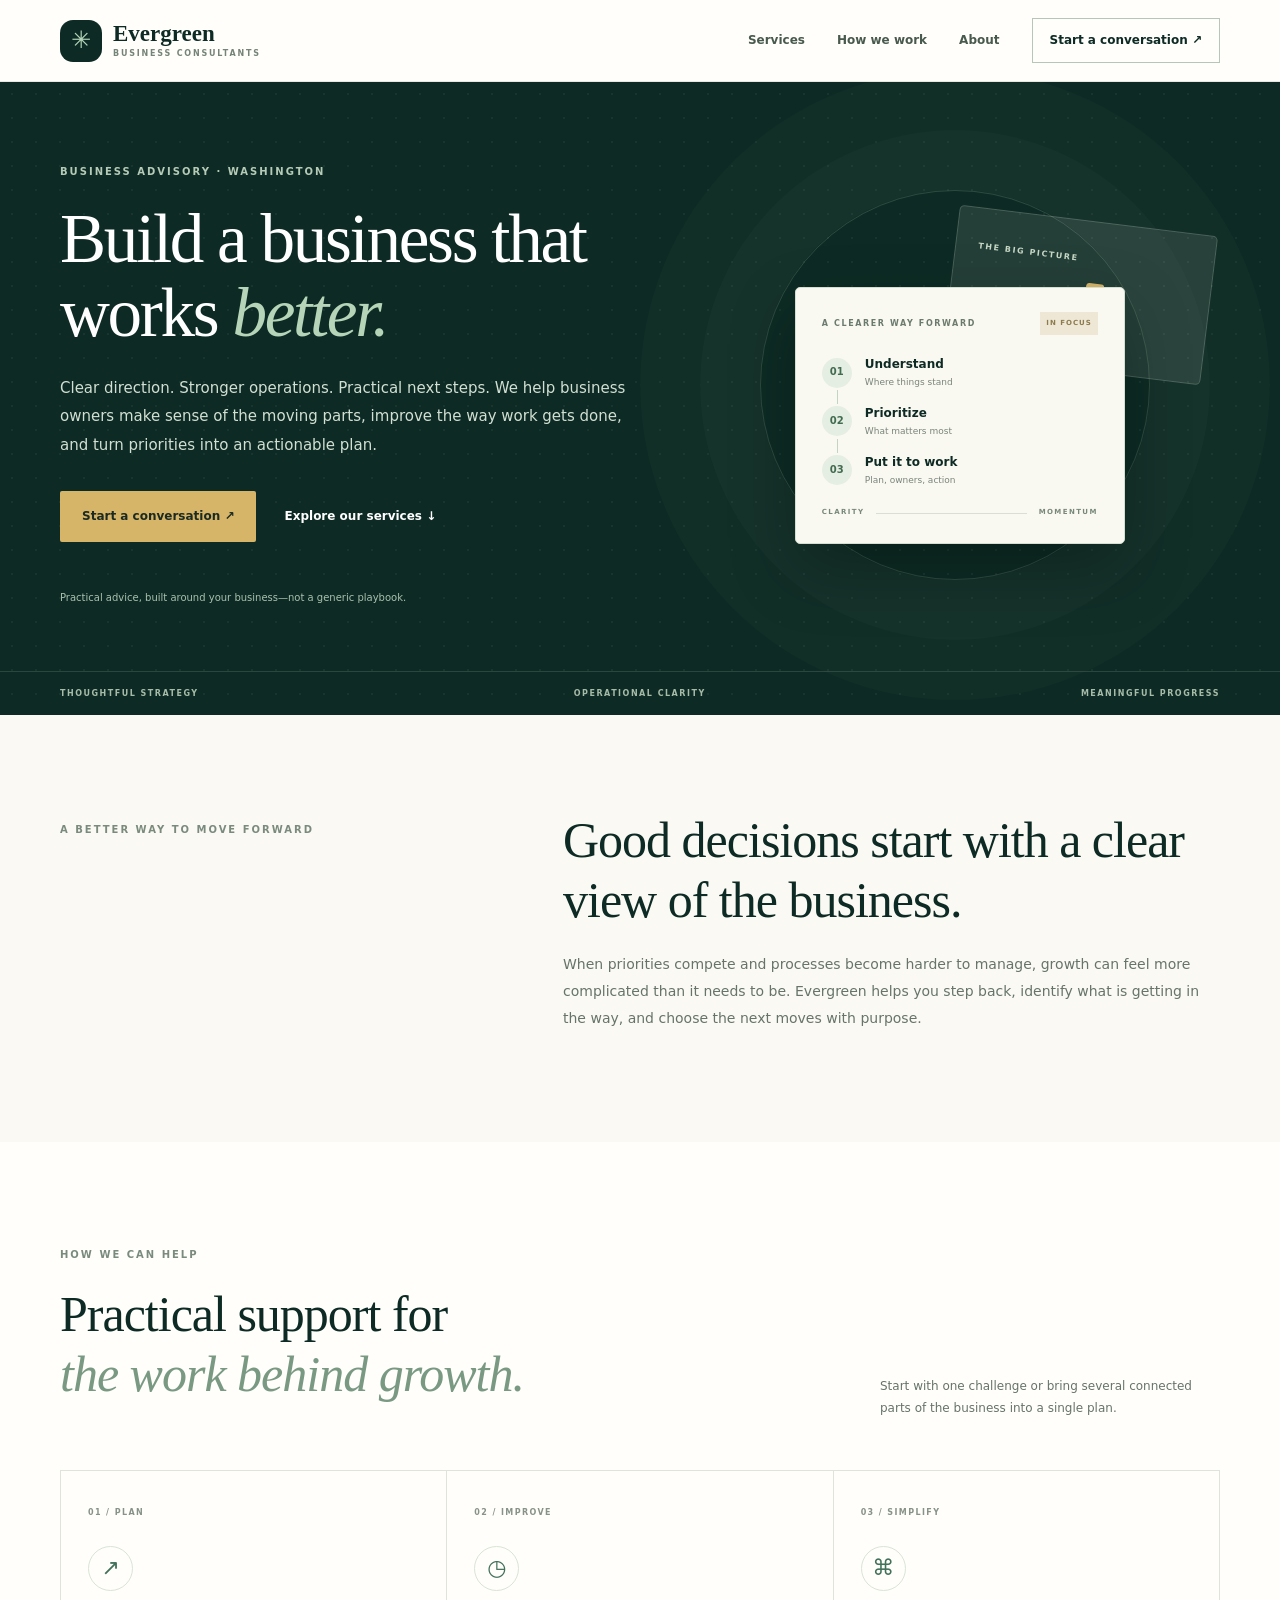
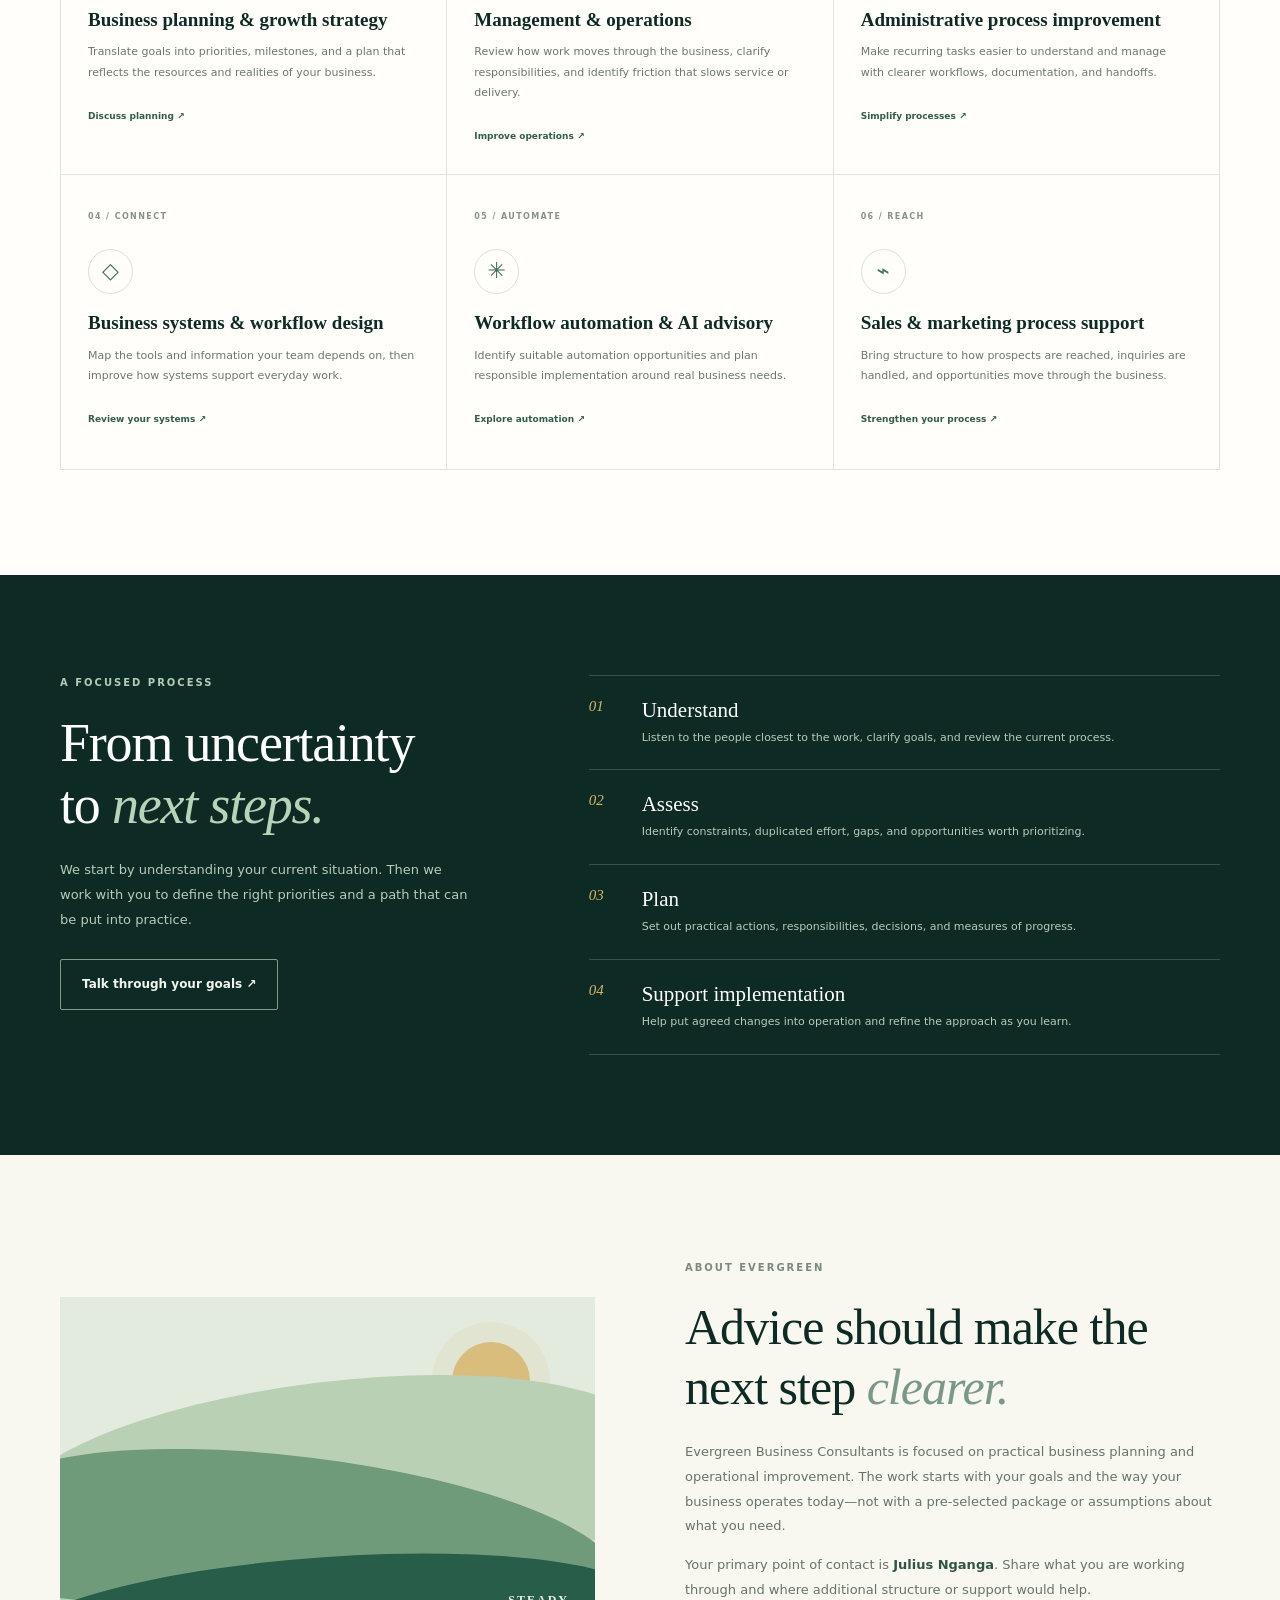
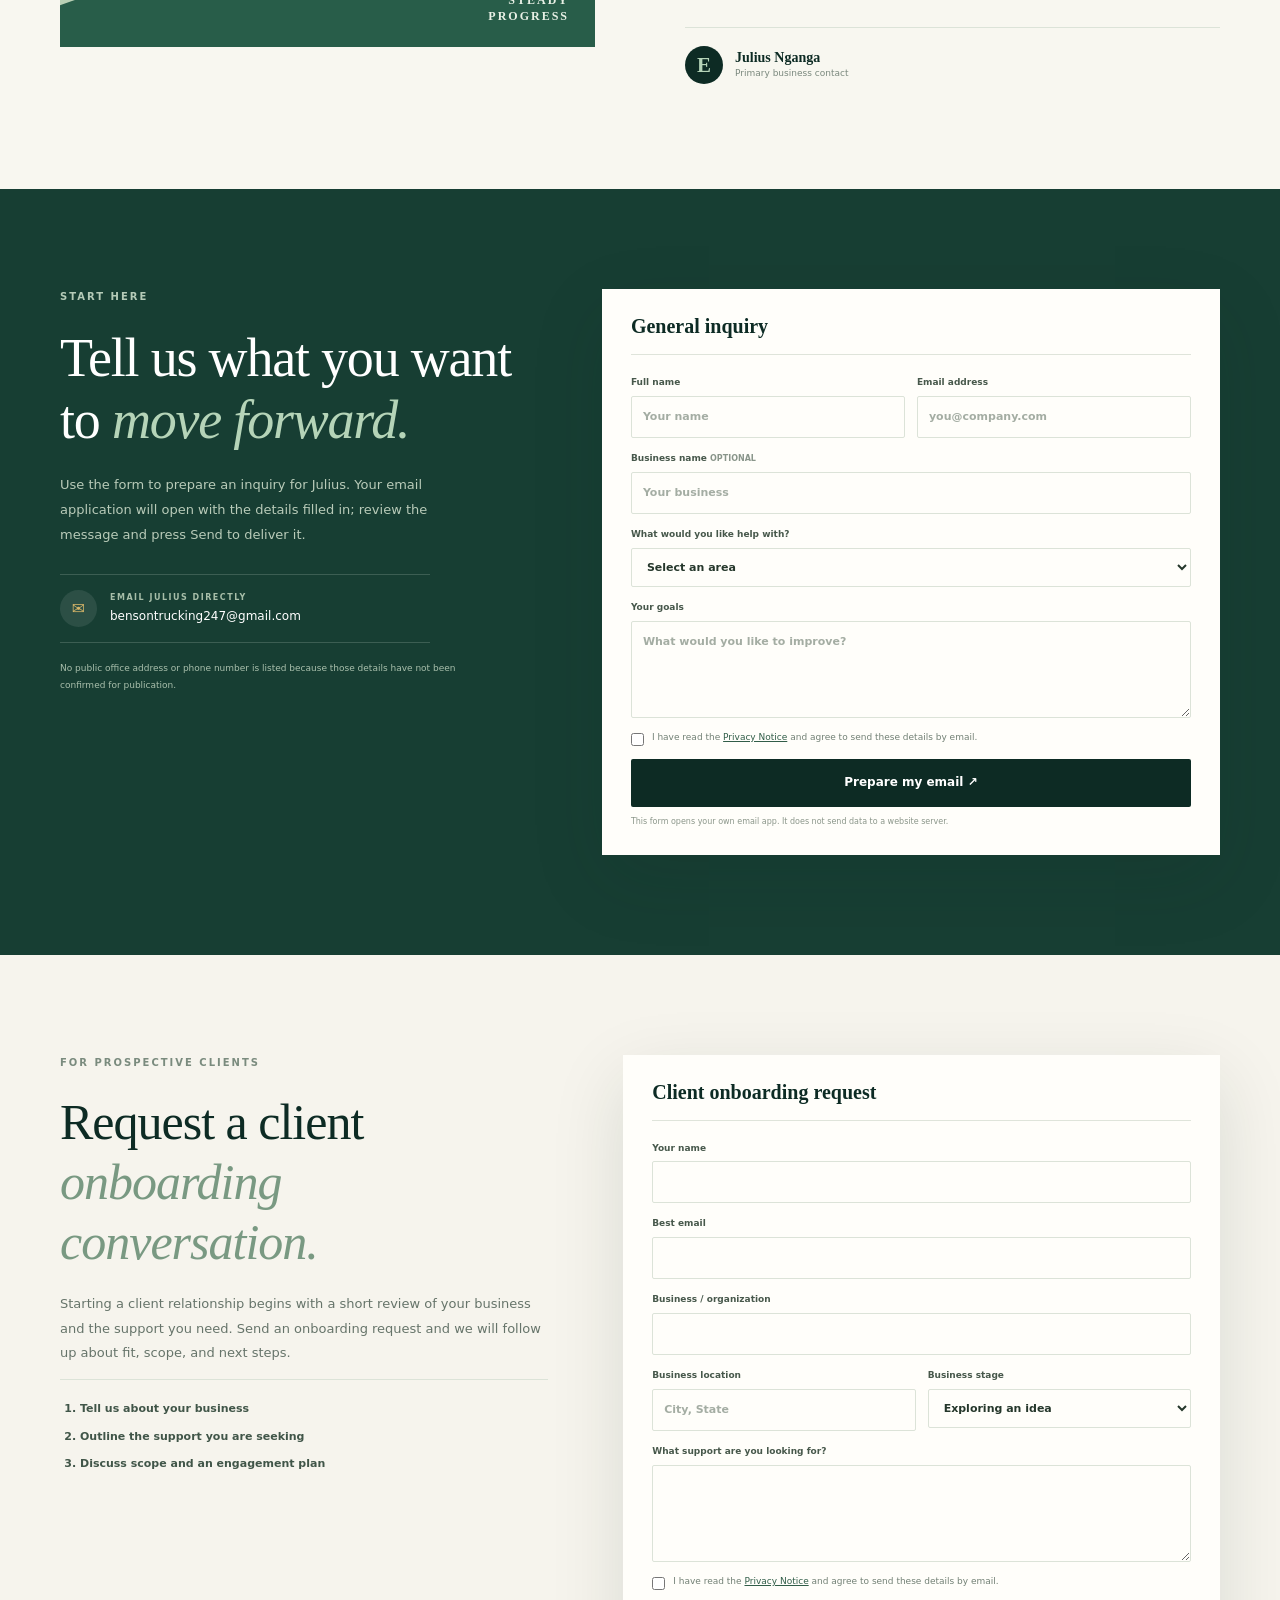
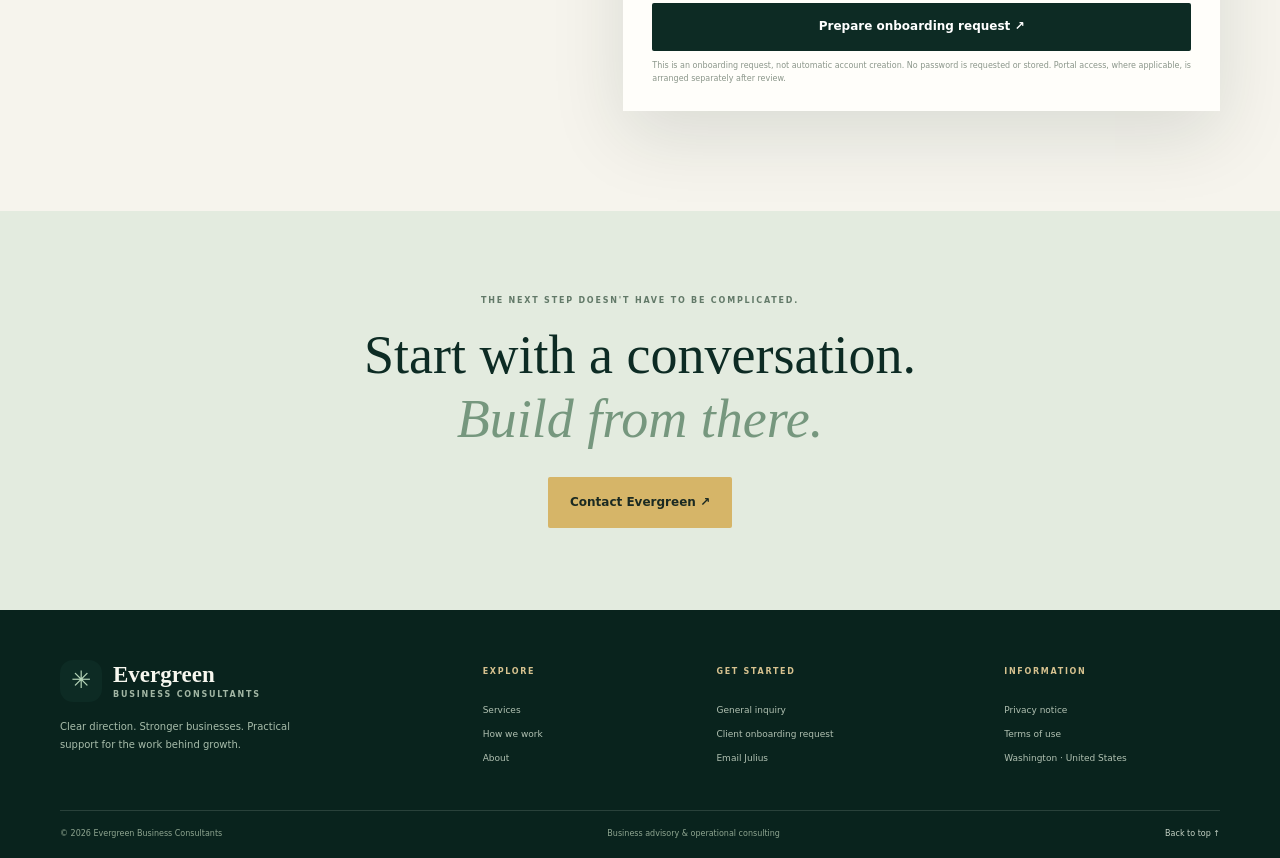
==== commit 2a0d933b: "Refresh Evergreen website with verified business content and safe onboarding" ====
--- a/index.html
+++ b/index.html
@@ -1,972 +1,32 @@
 <!doctype html>
-<html lang="en">
-  <head>
-    <meta charset="UTF-8" />
-    <meta name="viewport" content="width=device-width, initial-scale=1.0" />
-    <title>
-      Evergreen Business Consultants — Strategy, Finance &amp; Growth Advisory
-    </title>
-    <meta
-      name="description"
-      content="Evergreen Business Consultants partners with founders and executives to sharpen strategy, strengthen finances, and build operations that grow sustainably."
-    />
-    <link
-      rel="icon"
-      href="data:image/svg+xml,%3Csvg xmlns='http://www.w3.org/2000/svg' viewBox='0 0 24 24'%3E%3Crect width='24' height='24' rx='6' fill='%230c2e24'/%3E%3Cpath d='M18.5 5.5c-6.5 0-10 3.8-10 9.4 0 1 .2 2 .5 2.8.8.2 1.5.3 2.3.3 4.1 0 7.2-4.4 7.2-12.5z' fill='%237fd6a9'/%3E%3C/svg%3E"
-    />
-    <link rel="preconnect" href="https://fonts.googleapis.com" />
-    <link rel="preconnect" href="https://fonts.gstatic.com" crossorigin />
-    <link
-      href="https://fonts.googleapis.com/css2?family=Fraunces:ital,opsz,wght@0,9..144,400..700;1,9..144,400..700&family=Inter:wght@400..700&display=swap"
-      rel="stylesheet"
-    />
-    <link rel="stylesheet" href="styles.css" />
-    <script>
-      (function () {
-        var rootEl = document.documentElement;
-        try {
-          var stored = localStorage.getItem("ebc-theme");
-          var theme =
-            stored ||
-            (window.matchMedia("(prefers-color-scheme: dark)").matches
-              ? "dark"
-              : "light");
-          rootEl.setAttribute("data-theme", theme);
-        } catch (err) {
-          rootEl.setAttribute("data-theme", "light");
-        }
-        rootEl.classList.add("js");
-      })();
-    </script>
-  </head>
-  <body id="top">
-    <a class="skip-link" href="#main">Skip to content</a>
-
-    <!-- ======= Header ======= -->
-    <header class="site-header" id="site-header">
-      <div class="container nav-wrap">
-        <a
-          href="#top"
-          class="brand"
-          aria-label="Evergreen Business Consultants — home"
-        >
-          <span class="brand-mark" aria-hidden="true">
-            <svg
-              viewBox="0 0 24 24"
-              fill="none"
-              stroke="currentColor"
-              stroke-width="1.8"
-              stroke-linecap="round"
-              stroke-linejoin="round"
-            >
-              <path
-                d="M20 4c-9 0-14 5-14 13 0 1.5.3 2.7.7 3.7C7.5 21 9 21.5 10.8 21.5 16.5 21.5 20 15 20 4z"
-                fill="currentColor"
-                stroke="none"
-                opacity=".9"
-              />
-              <path d="M4 21c3-6 7.5-10.5 12-13" stroke="#0c2e24" />
-            </svg>
-          </span>
-          <span class="brand-text">
-            <strong>Evergreen</strong>
-            <small>Business Consultants</small>
-          </span>
-        </a>
-
-        <button
-          class="nav-toggle"
-          aria-expanded="false"
-          aria-controls="primary-nav"
-          aria-label="Toggle navigation menu"
-        >
-          <span></span><span></span><span></span>
-        </button>
-
-        <div class="nav-side">
-          <nav id="primary-nav" class="nav-menu" aria-label="Primary">
-            <a href="#services">Services</a>
-            <a href="#about">About</a>
-            <a href="#process">Process</a>
-            <a href="#results">Results</a>
-            <a href="#contact" class="btn btn-gold btn-sm nav-cta"
-              >Book a consultation</a
-            >
-          </nav>
-
-          <button
-            class="theme-toggle"
-            id="theme-toggle"
-            type="button"
-            aria-pressed="false"
-            aria-label="Switch to dark theme"
-          >
-            <svg
-              class="icon-moon"
-              viewBox="0 0 24 24"
-              fill="none"
-              stroke="currentColor"
-              stroke-width="1.8"
-              stroke-linecap="round"
-              stroke-linejoin="round"
-              aria-hidden="true"
-            >
-              <path d="M21 12.79A9 9 0 1 1 11.21 3 7 7 0 0 0 21 12.79z" />
-            </svg>
-            <svg
-              class="icon-sun"
-              viewBox="0 0 24 24"
-              fill="none"
-              stroke="currentColor"
-              stroke-width="1.8"
-              stroke-linecap="round"
-              stroke-linejoin="round"
-              aria-hidden="true"
-            >
-              <circle cx="12" cy="12" r="4.5" />
-              <line x1="12" y1="1.5" x2="12" y2="3.5" />
-              <line x1="12" y1="20.5" x2="12" y2="22.5" />
-              <line x1="4.6" y1="4.6" x2="6" y2="6" />
-              <line x1="18" y1="18" x2="19.4" y2="19.4" />
-              <line x1="1.5" y1="12" x2="3.5" y2="12" />
-              <line x1="20.5" y1="12" x2="22.5" y2="12" />
-              <line x1="4.6" y1="19.4" x2="6" y2="18" />
-              <line x1="18" y1="6" x2="19.4" y2="4.6" />
-            </svg>
-          </button>
-        </div>
-      </div>
-    </header>
-
-    <main id="main">
-      <!-- ======= Hero ======= -->
-      <section class="hero">
-        <div class="hero-leaf" aria-hidden="true">
-          <svg
-            viewBox="0 0 24 24"
-            fill="none"
-            stroke="currentColor"
-            stroke-width=".6"
-          >
-            <path
-              d="M20 4c-9 0-14 5-14 13 0 1.5.3 2.7.7 3.7C7.5 21 9 21.5 10.8 21.5 16.5 21.5 20 15 20 4z"
-            />
-            <path d="M4 21c3-6 7.5-10.5 12-13" />
-          </svg>
-        </div>
-
-        <div class="container hero-grid">
-          <div class="hero-copy">
-            <p class="eyebrow light">
-              Independent business advisory &middot; Since 2008
-            </p>
-            <h1>Strategy that takes root. <em>Growth that lasts.</em></h1>
-            <p class="lede">
-              We partner with founders and executives to sharpen strategy,
-              strengthen finances, and build operations that scale — clear
-              advice, honest numbers, and hands-on support that outlives the
-              engagement.
-            </p>
-            <div class="hero-ctas">
-              <a href="#contact" class="btn btn-gold"
-                >Book a free consultation</a
-              >
-              <a href="#services" class="btn btn-ghost-light"
-                >Explore our services</a
-              >
-            </div>
-            <div class="hero-trust">
-              <div class="avatars" aria-hidden="true">
-                <span>M</span><span>S</span><span>P</span><span>+</span>
-              </div>
-              <p>
-                Trusted by <strong>250+ companies</strong> across 14 industries
-              </p>
-            </div>
-          </div>
-
-          <div class="hero-visual reveal">
-            <div class="chart-card">
-              <div class="chart-head">
-                <div>
-                  <p class="chart-label">Client revenue growth</p>
-                  <p class="chart-big">$4.8M &rarr; $9.1M</p>
-                </div>
-                <span class="chip">24 months</span>
-              </div>
-              <svg
-                class="chart"
-                viewBox="0 0 340 170"
-                role="img"
-                aria-label="Upward trending revenue chart over 24 months"
-              >
-                <defs>
-                  <linearGradient id="areaGrad" x1="0" y1="0" x2="0" y2="1">
-                    <stop offset="0" stop-color="#2ea36b" stop-opacity=".32" />
-                    <stop offset="1" stop-color="#2ea36b" stop-opacity="0" />
-                  </linearGradient>
-                </defs>
-                <line
-                  x1="0"
-                  y1="40"
-                  x2="340"
-                  y2="40"
-                  style="stroke: var(--chart-grid)"
-                  stroke-dasharray="3 5"
-                />
-                <line
-                  x1="0"
-                  y1="80"
-                  x2="340"
-                  y2="80"
-                  style="stroke: var(--chart-grid)"
-                  stroke-dasharray="3 5"
-                />
-                <line
-                  x1="0"
-                  y1="120"
-                  x2="340"
-                  y2="120"
-                  style="stroke: var(--chart-grid)"
-                  stroke-dasharray="3 5"
-                />
-                <path
-                  d="M0 140 C 50 128, 90 112, 130 100 S 210 72, 250 56 S 320 34, 340 30 L340 170 L0 170 Z"
-                  fill="url(#areaGrad)"
-                />
-                <path
-                  d="M0 140 C 50 128, 90 112, 130 100 S 210 72, 250 56 S 320 34, 340 30"
-                  fill="none"
-                  stroke="#2ea36b"
-                  stroke-width="3.5"
-                  stroke-linecap="round"
-                />
-                <circle
-                  cx="250"
-                  cy="56"
-                  r="5"
-                  fill="#fffdf8"
-                  stroke="#2ea36b"
-                  stroke-width="3"
-                />
-              </svg>
-              <div class="chart-foot" aria-hidden="true">
-                <span>Q1</span><span>Q2</span><span>Q3</span><span>Q4</span
-                ><span>Q1</span><span>Q2</span><span>Q3</span><span>Q4</span>
-              </div>
-            </div>
-
-            <div class="float-badge badge-1" aria-hidden="true">
-              <strong>+38%</strong><span>avg. revenue growth</span>
-            </div>
-            <div class="float-badge badge-2" aria-hidden="true">
-              <strong>96%</strong><span>client retention</span>
-            </div>
-          </div>
-        </div>
-      </section>
-
-      <!-- ======= Stats ======= -->
-      <section class="stats" aria-label="Key results">
-        <div class="container stats-grid">
-          <div class="stat reveal">
-            <p class="stat-num" data-count="18" data-suffix="+">0</p>
-            <p class="stat-label">Years advising growing businesses</p>
-          </div>
-          <div class="stat reveal" style="--d: 0.08s">
-            <p class="stat-num" data-count="250" data-suffix="+">0</p>
-            <p class="stat-label">Clients served across 14 industries</p>
-          </div>
-          <div class="stat reveal" style="--d: 0.16s">
-            <p
-              class="stat-num"
-              data-count="480"
-              data-prefix="$"
-              data-suffix="M+"
-            >
-              0
-            </p>
-            <p class="stat-label">Client revenue influenced</p>
-          </div>
-          <div class="stat reveal" style="--d: 0.24s">
-            <p class="stat-num" data-count="96" data-suffix="%">0</p>
-            <p class="stat-label">Of clients return or refer us</p>
-          </div>
-        </div>
-      </section>
-
-      <!-- ======= Services ======= -->
-      <section class="section services" id="services">
-        <div class="container">
-          <div class="section-head center reveal">
-            <p class="eyebrow">What we do</p>
-            <h2>Six ways we help businesses grow</h2>
-            <p class="lede">
-              Every engagement is led by a senior partner and tailored to where
-              your business actually is — never a recycled playbook.
-            </p>
-          </div>
-
-          <div class="services-grid">
-            <article class="service-card reveal">
-              <span class="icon-ring" aria-hidden="true">
-                <svg
-                  viewBox="0 0 24 24"
-                  fill="none"
-                  stroke="currentColor"
-                  stroke-width="1.8"
-                  stroke-linecap="round"
-                  stroke-linejoin="round"
-                >
-                  <polyline points="3 17 9 11 13 15 21 7" />
-                  <polyline points="15 7 21 7 21 13" />
-                </svg>
-              </span>
-              <h3>Growth Strategy</h3>
-              <p>
-                Positioning, pricing, and go-to-market roadmaps built around
-                your real economics — so growth compounds instead of stalling.
-              </p>
-            </article>
-
-            <article class="service-card reveal" style="--d: 0.08s">
-              <span class="icon-ring" aria-hidden="true">
-                <svg
-                  viewBox="0 0 24 24"
-                  fill="none"
-                  stroke="currentColor"
-                  stroke-width="1.8"
-                  stroke-linecap="round"
-                  stroke-linejoin="round"
-                >
-                  <path d="M21.21 15.89A10 10 0 1 1 15 22.52" />
-                  <path d="M22 12A10 10 0 0 0 12 2v10z" />
-                </svg>
-              </span>
-              <h3>Financial Advisory</h3>
-              <p>
-                Cash-flow forecasting, unit economics, and capital readiness
-                that turn gut feel into confident decisions.
-              </p>
-            </article>
-
-            <article class="service-card reveal" style="--d: 0.16s">
-              <span class="icon-ring" aria-hidden="true">
-                <svg
-                  viewBox="0 0 24 24"
-                  fill="none"
-                  stroke="currentColor"
-                  stroke-width="1.8"
-                  stroke-linecap="round"
-                  stroke-linejoin="round"
-                >
-                  <line x1="4" y1="21" x2="4" y2="14" />
-                  <line x1="4" y1="10" x2="4" y2="3" />
-                  <line x1="12" y1="21" x2="12" y2="12" />
-                  <line x1="12" y1="8" x2="12" y2="3" />
-                  <line x1="20" y1="21" x2="20" y2="16" />
-                  <line x1="20" y1="12" x2="20" y2="3" />
-                  <line x1="1" y1="14" x2="7" y2="14" />
-                  <line x1="9" y1="8" x2="15" y2="8" />
-                  <line x1="17" y1="16" x2="23" y2="16" />
-                </svg>
-              </span>
-              <h3>Operations &amp; Efficiency</h3>
-              <p>
-                Process redesign and cost optimization that free up margin —
-                without burning out the team that got you here.
-              </p>
-            </article>
-
-            <article class="service-card reveal" style="--d: 0.08s">
-              <span class="icon-ring" aria-hidden="true">
-                <svg
-                  viewBox="0 0 24 24"
-                  fill="none"
-                  stroke="currentColor"
-                  stroke-width="1.8"
-                  stroke-linecap="round"
-                  stroke-linejoin="round"
-                >
-                  <circle cx="12" cy="12" r="10" />
-                  <polygon
-                    points="16.24 7.76 14.12 14.12 7.76 16.24 9.88 9.88 16.24 7.76"
-                  />
-                </svg>
-              </span>
-              <h3>Market Expansion</h3>
-              <p>
-                New markets, channels, and acquisitions — validated with data
-                and pilot tests before you commit serious capital.
-              </p>
-            </article>
-
-            <article class="service-card reveal" style="--d: 0.16s">
-              <span class="icon-ring" aria-hidden="true">
-                <svg
-                  viewBox="0 0 24 24"
-                  fill="none"
-                  stroke="currentColor"
-                  stroke-width="1.8"
-                  stroke-linecap="round"
-                  stroke-linejoin="round"
-                >
-                  <path d="M17 21v-2a4 4 0 0 0-4-4H5a4 4 0 0 0-4 4v2" />
-                  <circle cx="9" cy="7" r="4" />
-                  <path d="M23 21v-2a4 4 0 0 0-3-3.87" />
-                  <path d="M16 3.13a4 4 0 0 1 0 7.75" />
-                </svg>
-              </span>
-              <h3>Leadership &amp; Talent</h3>
-              <p>
-                Org design, incentive structures, and executive coaching so your
-                leadership scales as fast as the business does.
-              </p>
-            </article>
-
-            <article class="service-card reveal" style="--d: 0.24s">
-              <span class="icon-ring" aria-hidden="true">
-                <svg
-                  viewBox="0 0 24 24"
-                  fill="none"
-                  stroke="currentColor"
-                  stroke-width="1.8"
-                  stroke-linecap="round"
-                  stroke-linejoin="round"
-                >
-                  <rect x="4" y="4" width="16" height="16" rx="2" />
-                  <rect x="9" y="9" width="6" height="6" />
-                  <line x1="9" y1="1" x2="9" y2="4" />
-                  <line x1="15" y1="1" x2="15" y2="4" />
-                  <line x1="9" y1="20" x2="9" y2="23" />
-                  <line x1="15" y1="20" x2="15" y2="23" />
-                  <line x1="20" y1="9" x2="23" y2="9" />
-                  <line x1="20" y1="14" x2="23" y2="14" />
-                  <line x1="1" y1="9" x2="4" y2="9" />
-                  <line x1="1" y1="14" x2="4" y2="14" />
-                </svg>
-              </span>
-              <h3>Digital &amp; Data</h3>
-              <p>
-                Automation, reporting, and systems selection that make your
-                business easier to run — and easier to sell someday.
-              </p>
-            </article>
-          </div>
-        </div>
-      </section>
-
-      <!-- ======= About ======= -->
-      <section class="section about" id="about">
-        <div class="container about-grid">
-          <div class="about-visual reveal">
-            <div class="about-frame">
-              <svg
-                viewBox="0 0 520 400"
-                role="img"
-                aria-label="Stylized illustration of rolling evergreen hills under a warm sun"
-              >
-                <defs>
-                  <linearGradient id="sky" x1="0" y1="0" x2="0" y2="1">
-                    <stop offset="0" stop-color="#f0f7f0" />
-                    <stop offset="1" stop-color="#dcf0e2" />
-                  </linearGradient>
-                </defs>
-                <rect width="520" height="400" fill="url(#sky)" />
-                <circle cx="408" cy="86" r="44" fill="#f2d9a0" />
-                <circle cx="408" cy="86" r="60" fill="#f2d9a0" opacity=".25" />
-                <path
-                  d="M0 242 C120 196 220 226 320 208 C400 194 470 212 520 202 V400 H0 Z"
-                  fill="#93ccab"
-                />
-                <path
-                  d="M0 292 C100 262 240 302 340 284 C420 270 480 284 520 279 V400 H0 Z"
-                  fill="#4f9f77"
-                />
-                <path
-                  d="M0 352 C140 324 300 362 520 334 V400 H0 Z"
-                  fill="#1d6b52"
-                />
-                <g>
-                  <rect
-                    x="148"
-                    y="212"
-                    width="10"
-                    height="52"
-                    rx="4"
-                    fill="#7a5230"
-                  />
-                  <circle cx="153" cy="196" r="30" fill="#2e8b5f" />
-                  <circle cx="136" cy="212" r="21" fill="#2e8b5f" />
-                  <circle cx="171" cy="212" r="21" fill="#2e8b5f" />
-                </g>
-                <g>
-                  <rect
-                    x="334"
-                    y="252"
-                    width="8"
-                    height="38"
-                    rx="3"
-                    fill="#7a5230"
-                  />
-                  <circle cx="338" cy="240" r="22" fill="#37a06c" />
-                  <circle cx="324" cy="252" r="15" fill="#37a06c" />
-                  <circle cx="352" cy="252" r="15" fill="#37a06c" />
-                </g>
-              </svg>
-            </div>
-            <div class="since-badge">
-              <strong>Est. 2008</strong>
-              <span>18 years of independent advice</span>
-            </div>
-          </div>
-
-          <div class="about-copy">
-            <p class="eyebrow">Why Evergreen</p>
-            <h2>Advice that outlives the engagement.</h2>
-            <p class="lede">
-              Most consulting ends when the deck is delivered. Ours ends when
-              the results show up — in your margins, your pipeline, and your
-              Monday-morning meetings.
-            </p>
-            <ul class="check-list">
-              <li>
-                <span class="check" aria-hidden="true"
-                  ><svg
-                    viewBox="0 0 24 24"
-                    fill="none"
-                    stroke="currentColor"
-                    stroke-width="3"
-                    stroke-linecap="round"
-                    stroke-linejoin="round"
-                  >
-                    <polyline points="20 6 9 17 4 12" /></svg
-                ></span>
-                Senior partners lead every engagement — no hand-offs to juniors
-              </li>
-              <li>
-                <span class="check" aria-hidden="true"
-                  ><svg
-                    viewBox="0 0 24 24"
-                    fill="none"
-                    stroke="currentColor"
-                    stroke-width="3"
-                    stroke-linecap="round"
-                    stroke-linejoin="round"
-                  >
-                    <polyline points="20 6 9 17 4 12" /></svg
-                ></span>
-                Benchmarks and unit economics, not opinions
-              </li>
-              <li>
-                <span class="check" aria-hidden="true"
-                  ><svg
-                    viewBox="0 0 24 24"
-                    fill="none"
-                    stroke="currentColor"
-                    stroke-width="3"
-                    stroke-linecap="round"
-                    stroke-linejoin="round"
-                  >
-                    <polyline points="20 6 9 17 4 12" /></svg
-                ></span>
-                Implementation support until the results stick
-              </li>
-              <li>
-                <span class="check" aria-hidden="true"
-                  ><svg
-                    viewBox="0 0 24 24"
-                    fill="none"
-                    stroke="currentColor"
-                    stroke-width="3"
-                    stroke-linecap="round"
-                    stroke-linejoin="round"
-                  >
-                    <polyline points="20 6 9 17 4 12" /></svg
-                ></span>
-                Fixed fees agreed upfront — no surprise invoices
-              </li>
-            </ul>
-            <a href="#contact" class="btn btn-green">Meet your advisors</a>
-          </div>
-        </div>
-      </section>
-
-      <!-- ======= Process ======= -->
-      <section class="section process" id="process">
-        <div class="container">
-          <div class="section-head center reveal">
-            <p class="eyebrow">How we work</p>
-            <h2>From first call to lasting results</h2>
-            <p class="lede">
-              A focused, four-stage engagement — typically 4 weeks to a full
-              plan, then side-by-side delivery.
-            </p>
-          </div>
-
-          <ol class="steps">
-            <li class="step reveal">
-              <span class="step-num">01</span>
-              <h3>Discover</h3>
-              <p>
-                Deep-dive interviews, data review, and a market scan to
-                understand the business as it truly is.
-              </p>
-              <span class="step-when">Week 1</span>
-            </li>
-            <li class="step reveal" style="--d: 0.08s">
-              <span class="step-num">02</span>
-              <h3>Diagnose</h3>
-              <p>
-                We pinpoint the constraints and the highest-leverage
-                opportunities — ranked by impact and effort.
-              </p>
-              <span class="step-when">Weeks 2–3</span>
-            </li>
-            <li class="step reveal" style="--d: 0.16s">
-              <span class="step-num">03</span>
-              <h3>Design</h3>
-              <p>
-                A prioritized roadmap with owners, metrics, and milestones your
-                team can rally behind.
-              </p>
-              <span class="step-when">Week 4</span>
-            </li>
-            <li class="step reveal" style="--d: 0.24s">
-              <span class="step-num">04</span>
-              <h3>Deliver</h3>
-              <p>
-                Hands-on implementation support, plus quarterly reviews to keep
-                growth on track.
-              </p>
-              <span class="step-when">Ongoing</span>
-            </li>
-          </ol>
-        </div>
-      </section>
-
-      <!-- ======= Testimonials ======= -->
-      <section class="section testimonials" id="results">
-        <div class="container">
-          <div class="section-head center reveal">
-            <p class="eyebrow">Client stories</p>
-            <h2>Results our clients can measure</h2>
-          </div>
-
-          <div class="quotes-grid">
-            <figure class="quote-card reveal">
-              <span class="stars" aria-label="Rated 5 out of 5 stars"
-                >★★★★★</span
-              >
-              <blockquote>
-                &ldquo;Evergreen rebuilt our pricing model and our margins
-                jumped 11 points in two quarters. They earned their fee by month
-                three.&rdquo;
-              </blockquote>
-              <figcaption>
-                <span class="q-avatar" aria-hidden="true">SW</span>
-                <div>
-                  <strong>Sarah Whitfield</strong
-                  ><span>CEO, Northwind Logistics</span>
-                </div>
-              </figcaption>
-            </figure>
-
-            <figure class="quote-card reveal" style="--d: 0.1s">
-              <span class="stars" aria-label="Rated 5 out of 5 stars"
-                >★★★★★</span
-              >
-              <blockquote>
-                &ldquo;They told us what we needed to hear, not what we wanted
-                to hear — and then stayed to help us actually do it.&rdquo;
-              </blockquote>
-              <figcaption>
-                <span class="q-avatar" aria-hidden="true">ML</span>
-                <div>
-                  <strong>Marcus Lee</strong
-                  ><span>Founder, BrightHarbor Health</span>
-                </div>
-              </figcaption>
-            </figure>
-
-            <figure class="quote-card reveal" style="--d: 0.2s">
-              <span class="stars" aria-label="Rated 5 out of 5 stars"
-                >★★★★★</span
-              >
-              <blockquote>
-                &ldquo;The clearest strategic thinking we&rsquo;ve ever paid
-                for. Our board approved the expansion plan unanimously.&rdquo;
-              </blockquote>
-              <figcaption>
-                <span class="q-avatar" aria-hidden="true">PR</span>
-                <div>
-                  <strong>Priya Raman</strong
-                  ><span>COO, Atlas Manufacturing</span>
-                </div>
-              </figcaption>
-            </figure>
-          </div>
-        </div>
-      </section>
-
-      <!-- ======= CTA band ======= -->
-      <section class="cta-band">
-        <div class="container cta-inner reveal">
-          <div>
-            <h2>Ready to plant something that lasts?</h2>
-            <p>
-              Tell us where your business is stuck. We&rsquo;ll show you how to
-              unlock it — in a free 30-minute consultation.
-            </p>
-          </div>
-          <a href="#contact" class="btn btn-gold btn-lg"
-            >Book your free consultation</a
-          >
-        </div>
-      </section>
-
-      <!-- ======= Contact ======= -->
-      <section class="section contact" id="contact">
-        <div class="container contact-grid">
-          <div class="contact-info reveal">
-            <p class="eyebrow">Get in touch</p>
-            <h2>Let&rsquo;s talk about your next chapter.</h2>
-            <p class="lede">
-              Every new engagement starts with a free, no-pressure conversation
-              about your business, your numbers, and your goals.
-            </p>
-            <ul class="contact-list">
-              <li>
-                <span class="contact-icon" aria-hidden="true"
-                  ><svg
-                    viewBox="0 0 24 24"
-                    fill="none"
-                    stroke="currentColor"
-                    stroke-width="1.8"
-                    stroke-linecap="round"
-                    stroke-linejoin="round"
-                  >
-                    <rect x="2" y="4" width="20" height="16" rx="3" />
-                    <polyline points="22 7 12 13 2 7" /></svg
-                ></span>
-                <a href="mailto:Julius@evergreenconsultants.site"
-                  >Julius@evergreenconsultants.site</a
-                >
-              </li>
-              <li>
-                <span class="contact-icon" aria-hidden="true"
-                  ><svg
-                    viewBox="0 0 24 24"
-                    fill="none"
-                    stroke="currentColor"
-                    stroke-width="1.8"
-                    stroke-linecap="round"
-                    stroke-linejoin="round"
-                  >
-                    <path
-                      d="M22 16.92v3a2 2 0 0 1-2.18 2 19.79 19.79 0 0 1-8.63-3.07 19.5 19.5 0 0 1-6-6 19.79 19.79 0 0 1-3.07-8.67A2 2 0 0 1 4.11 2h3a2 2 0 0 1 2 1.72c.13.96.36 1.9.7 2.81a2 2 0 0 1-.45 2.11L8.09 9.91a16 16 0 0 0 6 6l1.27-1.27a2 2 0 0 1 2.11-.45c.91.34 1.85.57 2.81.7A2 2 0 0 1 22 16.92z"
-                    /></svg
-                ></span>
-                <a href="tel:+12066002451">(206) 600-2451</a>
-              </li>
-              <li>
-                <span class="contact-icon" aria-hidden="true"
-                  ><svg
-                    viewBox="0 0 24 24"
-                    fill="none"
-                    stroke="currentColor"
-                    stroke-width="1.8"
-                    stroke-linecap="round"
-                    stroke-linejoin="round"
-                  >
-                    <circle cx="12" cy="12" r="10" />
-                    <line x1="2" y1="12" x2="22" y2="12" />
-                    <path
-                      d="M12 2a15.3 15.3 0 0 1 4 10 15.3 15.3 0 0 1-4 10 15.3 15.3 0 0 1-4-10 15.3 15.3 0 0 1 4-10z"
-                    /></svg
-                ></span>
-                <a href="https://evergreenbusinessconsultants.site"
-                  >evergreenbusinessconsultants.site</a
-                >
-              </li>
-            </ul>
-          </div>
-
-          <div class="form-card reveal" style="--d: 0.1s">
-            <form id="contact-form" novalidate>
-              <div class="form-row">
-                <label
-                  >Full name
-                  <input
-                    type="text"
-                    name="name"
-                    required
-                    placeholder="Jordan Smith"
-                    autocomplete="name"
-                  />
-                </label>
-                <label
-                  >Work email
-                  <input
-                    type="email"
-                    name="email"
-                    required
-                    placeholder="jordan@company.com"
-                    autocomplete="email"
-                  />
-                </label>
-              </div>
-              <label
-                >Company
-                <input
-                  type="text"
-                  name="company"
-                  placeholder="Company Inc."
-                  autocomplete="organization"
-                />
-              </label>
-              <label
-                >Service requested
-                <select name="service">
-                  <option value="">General / not sure yet</option>
-                  <option>Growth Strategy</option>
-                  <option>Financial Advisory</option>
-                  <option>Operations &amp; Efficiency</option>
-                  <option>Market Expansion</option>
-                  <option>Leadership &amp; Talent</option>
-                  <option>Digital &amp; Data</option>
-                </select>
-              </label>
-              <label
-                >How can we help?
-                <textarea
-                  name="message"
-                  rows="4"
-                  required
-                  placeholder="Tell us a little about your business and what you're trying to achieve&hellip;"
-                ></textarea>
-              </label>
-              <button type="submit" class="btn btn-green btn-block">
-                Send message
-              </button>
-              <p class="form-note">
-                We reply within one business day. No spam, ever.
-              </p>
-              <p class="form-error" id="form-error" hidden role="alert">
-                There was a problem sending your message. Please try again
-                later.
-              </p>
-            </form>
-
-            <div class="form-success" id="form-success" hidden>
-              <span class="success-icon" aria-hidden="true"
-                ><svg
-                  viewBox="0 0 24 24"
-                  fill="none"
-                  stroke="currentColor"
-                  stroke-width="2.5"
-                  stroke-linecap="round"
-                  stroke-linejoin="round"
-                >
-                  <polyline points="20 6 9 17 4 12" /></svg
-              ></span>
-              <h3>Thank you — message received.</h3>
-              <p>
-                A senior partner will reach out within one business day to
-                schedule your free consultation.
-              </p>
-            </div>
-          </div>
-        </div>
-      </section>
-    </main>
-
-    <!-- ======= Footer ======= -->
-    <footer class="site-footer">
-      <div class="container footer-grid">
-        <div class="footer-brand">
-          <a href="#top" class="brand">
-            <span class="brand-mark" aria-hidden="true">
-              <svg
-                viewBox="0 0 24 24"
-                fill="none"
-                stroke="currentColor"
-                stroke-width="1.8"
-                stroke-linecap="round"
-                stroke-linejoin="round"
-              >
-                <path
-                  d="M20 4c-9 0-14 5-14 13 0 1.5.3 2.7.7 3.7C7.5 21 9 21.5 10.8 21.5 16.5 21.5 20 15 20 4z"
-                  fill="currentColor"
-                  stroke="none"
-                  opacity=".9"
-                />
-                <path d="M4 21c3-6 7.5-10.5 12-13" stroke="#0c2e24" />
-              </svg>
-            </span>
-            <span class="brand-text">
-              <strong>Evergreen</strong>
-              <small>Business Consultants</small>
-            </span>
-          </a>
-          <p>
-            Independent business advisory for founders and executives who want
-            growth they can sustain — in good markets and bad.
-          </p>
-        </div>
-
-        <div>
-          <h4>Company</h4>
-          <ul>
-            <li><a href="#about">About us</a></li>
-            <li><a href="#process">How we work</a></li>
-            <li><a href="#results">Client stories</a></li>
-            <li><a href="#contact">Careers</a></li>
-          </ul>
-        </div>
-
-        <div>
-          <h4>Services</h4>
-          <ul>
-            <li><a href="#services">Growth strategy</a></li>
-            <li><a href="#services">Financial advisory</a></li>
-            <li><a href="#services">Operations</a></li>
-            <li><a href="#services">Market expansion</a></li>
-            <li><a href="#services">Leadership &amp; talent</a></li>
-            <li><a href="#services">Digital &amp; data</a></li>
-          </ul>
-        </div>
-
-        <div>
-          <h4>Contact</h4>
-          <ul>
-            <li>
-              <a href="mailto:Julius@evergreenconsultants.site"
-                >Julius@evergreenconsultants.site</a
-              >
-            </li>
-            <li><a href="tel:+12066002451">(206) 600-2451</a></li>
-            <li>
-              <a href="https://evergreenbusinessconsultants.site"
-                >evergreenbusinessconsultants.site</a
-              >
-            </li>
-          </ul>
-        </div>
-      </div>
-
-      <div class="container footer-bottom">
-        <p>
-          &copy; <span id="year">2026</span> Evergreen Business Consultants. All
-          rights reserved.
-        </p>
-        <p>
-          <a href="#">Privacy Policy</a> &middot;
-          <a href="#">Terms of Service</a>
-        </p>
-      </div>
-    </footer>
-
-    <script src="script.js"></script>
-  </body>
-</html>
+<html lang="en"><head>
+<meta charset="utf-8"><meta name="viewport" content="width=device-width,initial-scale=1"><meta name="theme-color" content="#0d2b24">
+<title>Evergreen Business Consultants | Practical Strategy & Better Operations</title>
+<meta name="description" content="Practical business planning, operations improvement and workflow automation advisory for business owners. Start a conversation with Evergreen Business Consultants.">
+<link rel="canonical" href="https://evergreenconsultants.site/"><meta property="og:type" content="website"><meta property="og:title" content="Evergreen Business Consultants"><meta property="og:description" content="Clear direction. Stronger operations. Practical progress."><meta property="og:url" content="https://evergreenconsultants.site/">
+<link rel="icon" href="data:image/svg+xml,%3Csvg xmlns='http://www.w3.org/2000/svg' viewBox='0 0 64 64'%3E%3Crect width='64' height='64' rx='16' fill='%230d2b24'/%3E%3Cpath d='M45 12C23 13 12 26 14 44c1 7 7 10 13 8 13-4 19-19 18-40Z' fill='%23b5d4b8'/%3E%3C/svg%3E">
+<link rel="stylesheet" href="styles.css">
+<script type="application/ld+json">{"@context":"https://schema.org","@type":"ProfessionalService","name":"Evergreen Business Consultants","url":"https://evergreenconsultants.site/","email":"bensontrucking247@gmail.com","description":"Business planning, management and operations consulting, administrative process improvement, and workflow automation advisory.","contactPoint":{"@type":"ContactPoint","contactType":"business inquiries","name":"Julius Nganga","email":"bensontrucking247@gmail.com"},"serviceType":["Business planning","Management and operations consulting","Administrative process improvement","Business systems and workflow design","Workflow automation advisory","Sales and marketing process support"]}</script>
+</head><body id="top">
+<a class="skip" href="#main">Skip to content</a>
+<header class="header"><div class="wrap nav"><a class="brand" href="#top"><span class="mark">✳</span><span><b>Evergreen</b><small>BUSINESS CONSULTANTS</small></span></a><button class="menu" type="button" aria-label="Open navigation" aria-expanded="false" aria-controls="nav-links"><i></i><i></i><i></i></button><nav id="nav-links"><a href="#services">Services</a><a href="#approach">How we work</a><a href="#about">About</a><a class="nav-cta" href="#contact">Start a conversation ↗</a></nav></div></header>
+<main id="main">
+<section class="hero"><div class="wrap hero-grid"><div class="hero-copy"><p class="eyebrow light">BUSINESS ADVISORY · WASHINGTON</p><h1>Build a business that works <em>better.</em></h1><p class="lede">Clear direction. Stronger operations. Practical next steps. We help business owners make sense of the moving parts, improve the way work gets done, and turn priorities into an actionable plan.</p><div class="actions"><a class="btn gold" href="#contact">Start a conversation ↗</a><a class="underlink" href="#services">Explore our services ↓</a></div><p class="hero-note">Practical advice, built around your business—not a generic playbook.</p></div><div class="hero-visual" aria-label="A practical path from business goals to action"><div class="orbit"></div><div class="back-card"><small>THE BIG PICTURE</small><div class="bars"><i></i><i></i><i></i><i></i><i></i></div></div><div class="front-card"><div class="card-top"><small>A CLEARER WAY FORWARD</small><b>IN FOCUS</b></div><div class="path"><p><span>01</span><strong>Understand<small>Where things stand</small></strong></p><i></i><p><span>02</span><strong>Prioritize<small>What matters most</small></strong></p><i></i><p><span>03</span><strong>Put it to work<small>Plan, owners, action</small></strong></p></div><div class="card-foot">CLARITY <i></i> MOMENTUM</div></div></div></div><div class="hero-foot"><div class="wrap"><span>THOUGHTFUL STRATEGY</span><span>OPERATIONAL CLARITY</span><span>MEANINGFUL PROGRESS</span></div></div></section>
+<section class="intro"><div class="wrap intro-grid"><p class="eyebrow">A BETTER WAY TO MOVE FORWARD</p><div><h2>Good decisions start with a clear view of the business.</h2><p>When priorities compete and processes become harder to manage, growth can feel more complicated than it needs to be. Evergreen helps you step back, identify what is getting in the way, and choose the next moves with purpose.</p></div></div></section>
+<section class="section" id="services"><div class="wrap"><div class="section-head"><div><p class="eyebrow">HOW WE CAN HELP</p><h2>Practical support for<br><em>the work behind growth.</em></h2></div><p>Start with one challenge or bring several connected parts of the business into a single plan.</p></div><div class="services">
+<article><small>01 / PLAN</small><span class="ico">↗</span><h3>Business planning &amp; growth strategy</h3><p>Translate goals into priorities, milestones, and a plan that reflects the resources and realities of your business.</p><a href="#contact">Discuss planning ↗</a></article>
+<article><small>02 / IMPROVE</small><span class="ico">◷</span><h3>Management &amp; operations</h3><p>Review how work moves through the business, clarify responsibilities, and identify friction that slows service or delivery.</p><a href="#contact">Improve operations ↗</a></article>
+<article><small>03 / SIMPLIFY</small><span class="ico">⌘</span><h3>Administrative process improvement</h3><p>Make recurring tasks easier to understand and manage with clearer workflows, documentation, and handoffs.</p><a href="#contact">Simplify processes ↗</a></article>
+<article><small>04 / CONNECT</small><span class="ico">◇</span><h3>Business systems &amp; workflow design</h3><p>Map the tools and information your team depends on, then improve how systems support everyday work.</p><a href="#contact">Review your systems ↗</a></article>
+<article><small>05 / AUTOMATE</small><span class="ico">✳</span><h3>Workflow automation &amp; AI advisory</h3><p>Identify suitable automation opportunities and plan responsible implementation around real business needs.</p><a href="#contact">Explore automation ↗</a></article>
+<article><small>06 / REACH</small><span class="ico">⌁</span><h3>Sales &amp; marketing process support</h3><p>Bring structure to how prospects are reached, inquiries are handled, and opportunities move through the business.</p><a href="#contact">Strengthen your process ↗</a></article>
+</div></div></section>
+<section class="approach" id="approach"><div class="wrap approach-grid"><div><p class="eyebrow light">A FOCUSED PROCESS</p><h2>From uncertainty<br>to <em>next steps.</em></h2><p>We start by understanding your current situation. Then we work with you to define the right priorities and a path that can be put into practice.</p><a class="btn outline" href="#contact">Talk through your goals ↗</a></div><div class="steps"><article><span>01</span><div><h3>Understand</h3><p>Listen to the people closest to the work, clarify goals, and review the current process.</p></div></article><article><span>02</span><div><h3>Assess</h3><p>Identify constraints, duplicated effort, gaps, and opportunities worth prioritizing.</p></div></article><article><span>03</span><div><h3>Plan</h3><p>Set out practical actions, responsibilities, decisions, and measures of progress.</p></div></article><article><span>04</span><div><h3>Support implementation</h3><p>Help put agreed changes into operation and refine the approach as you learn.</p></div></article></div></div></section>
+<section class="about" id="about"><div class="wrap about-grid"><div class="landscape" aria-label="Abstract evergreen hills"><div class="sun"></div><div class="hill h1"></div><div class="hill h2"></div><div class="hill h3"></div><b>STEADY<br>PROGRESS</b></div><div><p class="eyebrow">ABOUT EVERGREEN</p><h2>Advice should make the next step <em>clearer.</em></h2><p>Evergreen Business Consultants is focused on practical business planning and operational improvement. The work starts with your goals and the way your business operates today—not with a pre-selected package or assumptions about what you need.</p><p>Your primary point of contact is <strong>Julius Nganga</strong>. Share what you are working through and where additional structure or support would help.</p><div class="signature"><span>E</span><div><b>Julius Nganga</b><small>Primary business contact</small></div></div></div></div></section>
+<section class="contact" id="contact"><div class="wrap contact-grid"><div><p class="eyebrow light">START HERE</p><h2>Tell us what you want to <em>move forward.</em></h2><p>Use the form to prepare an inquiry for Julius. Your email application will open with the details filled in; review the message and press Send to deliver it.</p><div class="direct"><span>✉</span><div><small>EMAIL JULIUS DIRECTLY</small><a href="mailto:bensontrucking247@gmail.com">bensontrucking247@gmail.com</a></div></div><p class="small-note">No public office address or phone number is listed because those details have not been confirmed for publication.</p></div>
+<div class="form-card"><h3>General inquiry</h3><form class="mailto-form" id="inquiry" data-subject="Website inquiry — Evergreen Business Consultants"><div class="two"><label>Full name<input name="Name" autocomplete="name" required placeholder="Your name"></label><label>Email address<input name="Reply email" type="email" autocomplete="email" required placeholder="you@company.com"></label></div><label>Business name <small>OPTIONAL</small><input name="Business name" autocomplete="organization" placeholder="Your business"></label><label>What would you like help with?<select name="Area of support" required><option value="" selected disabled>Select an area</option><option>Business planning and growth strategy</option><option>Management and operations</option><option>Administrative process improvement</option><option>Business systems and workflow design</option><option>Workflow automation and AI advisory</option><option>Sales and marketing process support</option><option>General inquiry / not sure yet</option></select></label><label>Your goals<textarea name="Message" rows="4" required placeholder="What would you like to improve?"></textarea></label><label class="consent"><input type="checkbox" required name="Privacy acknowledgment" value="I have read the privacy notice"><span>I have read the <a href="privacy.html">Privacy Notice</a> and agree to send these details by email.</span></label><button class="btn green" type="submit">Prepare my email ↗</button><p class="hint">This form opens your own email app. It does not send data to a website server.</p></form><div class="feedback" id="inquiry-feedback" role="status" aria-live="polite" hidden></div></div></div></section>
+<section class="onboard" id="client-onboarding"><div class="wrap onboard-grid"><div><p class="eyebrow">FOR PROSPECTIVE CLIENTS</p><h2>Request a client <em>onboarding conversation.</em></h2><p>Starting a client relationship begins with a short review of your business and the support you need. Send an onboarding request and we will follow up about fit, scope, and next steps.</p><ol><li>Tell us about your business</li><li>Outline the support you are seeking</li><li>Discuss scope and an engagement plan</li></ol></div><div class="form-card"><h3>Client onboarding request</h3><form class="mailto-form" id="onboarding" data-subject="Client onboarding request — Evergreen Business Consultants"><label>Your name<input name="Name" autocomplete="name" required></label><label>Best email<input name="Reply email" type="email" autocomplete="email" required></label><label>Business / organization<input name="Business or organization" autocomplete="organization" required></label><div class="two"><label>Business location<input name="Location" placeholder="City, State"></label><label>Business stage<select name="Business stage"><option>Exploring an idea</option><option>Recently started</option><option>Operating business</option><option>Expanding or restructuring</option></select></label></div><label>What support are you looking for?<textarea name="Support requested" rows="4" required></textarea></label><label class="consent"><input type="checkbox" required name="Privacy acknowledgment" value="I have read the privacy notice"><span>I have read the <a href="privacy.html">Privacy Notice</a> and agree to send these details by email.</span></label><button class="btn green" type="submit">Prepare onboarding request ↗</button><p class="hint">This is an onboarding request, not automatic account creation. No password is requested or stored. Portal access, where applicable, is arranged separately after review.</p></form><div class="feedback" id="onboarding-feedback" role="status" aria-live="polite" hidden></div></div></div></section>
+<section class="closing"><div class="wrap"><p>THE NEXT STEP DOESN'T HAVE TO BE COMPLICATED.</p><h2>Start with a conversation.<br><em>Build from there.</em></h2><a class="btn gold" href="#contact">Contact Evergreen ↗</a></div></section>
+</main>
+<footer><div class="wrap foot-grid"><div><a class="brand foot-brand" href="#top"><span class="mark">✳</span><span><b>Evergreen</b><small>BUSINESS CONSULTANTS</small></span></a><p>Clear direction. Stronger businesses. Practical support for the work behind growth.</p></div><div><h3>EXPLORE</h3><a href="#services">Services</a><a href="#approach">How we work</a><a href="#about">About</a></div><div><h3>GET STARTED</h3><a href="#contact">General inquiry</a><a href="#client-onboarding">Client onboarding request</a><a href="mailto:bensontrucking247@gmail.com">Email Julius</a></div><div><h3>INFORMATION</h3><a href="privacy.html">Privacy notice</a><a href="terms.html">Terms of use</a><span>Washington · United States</span></div></div><div class="wrap foot-bottom"><span>© <span id="year">2026</span> Evergreen Business Consultants</span><span>Business advisory &amp; operational consulting</span><a href="#top">Back to top ↑</a></div></footer>
+<script src="script.js" defer></script></body></html>
--- a/styles.css
+++ b/styles.css
@@ -1,994 +1 @@
-/* ============================================================
-   Evergreen Business Consultants — styles
-   ============================================================ */
-
-:root {
-  --green-950: #08211a;
-  --green-900: #0c2e24;
-  --green-800: #114030;
-  --green-700: #155541;
-  --green-600: #1d6b52;
-  --emerald: #2ea36b;
-  --mint: #7fd6a9;
-  --gold: #d4a94e;
-  --gold-soft: #e9c87e;
-  --cream: #f7f5ee;
-  --paper: #fffdf8;
-  --white: #ffffff;
-  --ink: #142019;
-  --muted: #5b6b62;
-  --line: rgba(20, 32, 25, 0.1);
-
-  --radius: 20px;
-  --container: 1160px;
-
-  --font-display: "Fraunces", Georgia, "Times New Roman", serif;
-  --font-body: "Inter", system-ui, -apple-system, "Segoe UI", sans-serif;
-
-  --shadow-sm: 0 2px 10px rgba(12, 46, 36, 0.07);
-  --shadow-md: 0 12px 32px rgba(12, 46, 36, 0.1);
-  --shadow-lg: 0 24px 60px rgba(8, 33, 26, 0.28);
-
-  /* Theme-aware tokens */
-  --header-bg: rgba(252, 250, 244, 0.86);
-  --input-border: #dcd8ca;
-  --placeholder: #a6b0a8;
-  --accent-ink: #155541;
-  --dashes: rgba(20, 32, 25, 0.14);
-  --chart-grid: rgba(20, 32, 25, 0.08);
-  color-scheme: light;
-}
-
-/* ---------- Dark theme ---------- */
-[data-theme="dark"] {
-  --cream: #0a1f19;
-  --paper: #0b241c;
-  --white: #0e2920;
-  --ink: #e8f0e9;
-  --muted: #9db3a7;
-  --line: rgba(255, 255, 255, 0.09);
-  --header-bg: rgba(8, 27, 21, 0.85);
-  --input-border: #2a4438;
-  --placeholder: #6d8579;
-  --accent-ink: #8fe0b6;
-  --dashes: rgba(255, 255, 255, 0.16);
-  --chart-grid: rgba(255, 255, 255, 0.12);
-  color-scheme: dark;
-}
-
-/* ---------- Reset & base ---------- */
-*,
-*::before,
-*::after { margin: 0; padding: 0; box-sizing: border-box; }
-
-html {
-  scroll-behavior: smooth;
-  scroll-padding-top: 96px;
-}
-
-body {
-  font-family: var(--font-body);
-  font-size: 1rem;
-  line-height: 1.65;
-  color: var(--ink);
-  background: var(--cream);
-  -webkit-font-smoothing: antialiased;
-}
-
-img, svg { display: block; max-width: 100%; }
-ul, ol { list-style: none; }
-a { color: inherit; text-decoration: none; }
-button { font: inherit; cursor: pointer; background: none; border: 0; }
-input, textarea { font: inherit; }
-
-[hidden] { display: none !important; }
-
-::selection { background: var(--gold-soft); color: var(--green-950); }
-
-:focus-visible {
-  outline: 2px solid var(--emerald);
-  outline-offset: 3px;
-  border-radius: 4px;
-}
-
-.skip-link {
-  position: absolute;
-  left: 16px;
-  top: -60px;
-  z-index: 100;
-  background: var(--green-900);
-  color: #f3efe4;
-  padding: 10px 18px;
-  border-radius: 0 0 12px 12px;
-  transition: top 0.25s ease;
-}
-.skip-link:focus { top: 0; }
-
-/* ---------- Utilities ---------- */
-.container {
-  width: min(var(--container), 100% - 48px);
-  margin-inline: auto;
-}
-
-.section { padding: 104px 0; }
-
-.eyebrow {
-  display: inline-block;
-  font-size: 0.78rem;
-  font-weight: 700;
-  letter-spacing: 0.14em;
-  text-transform: uppercase;
-  color: var(--emerald);
-  margin-bottom: 14px;
-}
-.eyebrow.light { color: var(--gold-soft); }
-
-h1, h2, h3 {
-  font-family: var(--font-display);
-  font-weight: 600;
-  line-height: 1.12;
-  letter-spacing: -0.01em;
-  color: inherit;
-}
-
-h2 { font-size: clamp(1.9rem, 3.4vw, 2.75rem); }
-
-.lede {
-  color: var(--muted);
-  font-size: 1.08rem;
-  max-width: 56ch;
-}
-
-.section-head { max-width: 640px; }
-.section-head.center { margin: 0 auto 56px; text-align: center; }
-.section-head.center .lede { margin-inline: auto; }
-
-/* Buttons */
-.btn {
-  display: inline-flex;
-  align-items: center;
-  justify-content: center;
-  gap: 0.5rem;
-  padding: 0.95rem 1.7rem;
-  border-radius: 999px;
-  font-weight: 600;
-  font-size: 0.97rem;
-  line-height: 1;
-  white-space: nowrap;
-  transition: transform 0.2s ease, box-shadow 0.2s ease, background 0.2s ease, color 0.2s ease;
-}
-.btn:hover { transform: translateY(-2px); }
-.btn:active { transform: translateY(0); }
-
-.btn-sm { padding: 0.7rem 1.25rem; font-size: 0.9rem; }
-.btn-lg { padding: 1.1rem 2.1rem; font-size: 1.02rem; }
-.btn-block { width: 100%; }
-
-.btn-gold {
-  background: linear-gradient(135deg, var(--gold-soft), var(--gold));
-  color: #241a06;
-  box-shadow: 0 8px 22px rgba(212, 169, 78, 0.35);
-}
-.btn-gold:hover { box-shadow: 0 12px 28px rgba(212, 169, 78, 0.45); }
-
-.btn-green {
-  background: var(--green-800);
-  color: var(--cream);
-  box-shadow: 0 8px 22px rgba(17, 64, 48, 0.25);
-}
-.btn-green:hover { background: var(--green-700); box-shadow: 0 12px 28px rgba(17, 64, 48, 0.32); }
-
-.btn-ghost-light {
-  border: 1px solid rgba(243, 239, 228, 0.35);
-  color: #f3efe4;
-}
-.btn-ghost-light:hover {
-  border-color: rgba(247, 245, 238, 0.7);
-  background: rgba(247, 245, 238, 0.06);
-}
-
-/* Reveal-on-scroll (only hides content when JS is running) */
-.js .reveal {
-  opacity: 0;
-  transform: translateY(26px);
-  transition: opacity 0.7s ease var(--d, 0s), transform 0.7s ease var(--d, 0s);
-}
-.js .reveal.visible { opacity: 1; transform: none; }
-
-@media (prefers-reduced-motion: reduce) {
-  html { scroll-behavior: auto; }
-  .js .reveal { opacity: 1; transform: none; transition: none; }
-  .theme-anim,
-  .theme-anim * { transition: none !important; }
-  * { animation: none !important; }
-}
-
-/* ---------- Header ---------- */
-.site-header {
-  position: fixed;
-  inset: 0 0 auto 0;
-  z-index: 60;
-  --nav-ink: #f3efe4;
-  padding: 14px 0;
-  transition: background 0.3s ease, box-shadow 0.3s ease, padding 0.3s ease;
-}
-.site-header.scrolled {
-  --nav-ink: var(--ink);
-  background: var(--header-bg);
-  backdrop-filter: blur(14px);
-  -webkit-backdrop-filter: blur(14px);
-  box-shadow: 0 1px 0 var(--line), 0 10px 30px rgba(12, 46, 36, 0.08);
-  padding: 10px 0;
-}
-
-.nav-wrap {
-  display: flex;
-  align-items: center;
-  justify-content: space-between;
-  gap: 24px;
-}
-
-.brand { display: inline-flex; align-items: center; gap: 12px; }
-.brand-mark {
-  width: 42px;
-  height: 42px;
-  border-radius: 12px;
-  display: grid;
-  place-items: center;
-  background: linear-gradient(135deg, var(--green-700), var(--emerald));
-  color: var(--mint);
-  box-shadow: 0 6px 16px rgba(21, 85, 65, 0.35);
-  flex: none;
-}
-.brand-mark svg { width: 24px; height: 24px; }
-.brand-text { display: flex; flex-direction: column; line-height: 1.15; color: var(--nav-ink); }
-.brand-text strong {
-  font-family: var(--font-display);
-  font-size: 1.28rem;
-  font-weight: 650;
-  letter-spacing: 0.01em;
-}
-.brand-text small {
-  font-size: 0.66rem;
-  font-weight: 600;
-  letter-spacing: 0.22em;
-  text-transform: uppercase;
-  opacity: 0.75;
-}
-
-.nav-menu { display: flex; align-items: center; gap: 1.9rem; }
-.nav-menu > a:not(.btn) {
-  color: var(--nav-ink);
-  font-weight: 600;
-  font-size: 0.95rem;
-  position: relative;
-  transition: color 0.2s ease;
-}
-.nav-menu > a:not(.btn)::after {
-  content: "";
-  position: absolute;
-  left: 0;
-  bottom: -6px;
-  width: 100%;
-  height: 2px;
-  border-radius: 2px;
-  background: var(--gold);
-  transform: scaleX(0);
-  transform-origin: left;
-  transition: transform 0.25s ease;
-}
-.nav-menu > a:not(.btn):hover::after { transform: scaleX(1); }
-
-.nav-toggle {
-  display: none;
-  flex-direction: column;
-  gap: 5px;
-  padding: 8px;
-  border-radius: 10px;
-}
-.nav-toggle span {
-  width: 22px;
-  height: 2px;
-  border-radius: 2px;
-  background: var(--nav-ink);
-  transition: transform 0.3s ease, opacity 0.3s ease, background 0.3s ease;
-}
-.nav-toggle.open span:nth-child(1) { transform: translateY(7px) rotate(45deg); }
-.nav-toggle.open span:nth-child(2) { opacity: 0; }
-.nav-toggle.open span:nth-child(3) { transform: translateY(-7px) rotate(-45deg); }
-
-/* Theme toggle */
-.nav-side { display: flex; align-items: center; gap: 1.4rem; }
-
-.theme-toggle {
-  flex: none;
-  width: 40px;
-  height: 40px;
-  border-radius: 50%;
-  display: grid;
-  place-items: center;
-  color: var(--nav-ink);
-  border: 1px solid rgba(127, 214, 169, 0.35);
-  transition: background 0.2s ease, border-color 0.2s ease, color 0.3s ease;
-}
-.theme-toggle:hover {
-  background: rgba(127, 214, 169, 0.12);
-  border-color: rgba(127, 214, 169, 0.6);
-}
-.theme-toggle svg { width: 19px; height: 19px; }
-.theme-toggle .icon-sun { display: none; }
-[data-theme="dark"] .theme-toggle .icon-sun { display: block; }
-[data-theme="dark"] .theme-toggle .icon-moon { display: none; }
-
-/* ---------- Hero ---------- */
-.hero {
-  position: relative;
-  overflow: hidden;
-  color: #f3efe4;
-  padding: 176px 0 96px;
-  background:
-    radial-gradient(900px 520px at 88% -12%, rgba(46, 163, 107, 0.28), transparent 62%),
-    radial-gradient(760px 460px at -8% 112%, rgba(212, 169, 78, 0.16), transparent 60%),
-    linear-gradient(158deg, #0d3226 0%, var(--green-950) 78%);
-}
-
-.hero-leaf {
-  position: absolute;
-  top: -70px;
-  right: -130px;
-  width: 460px;
-  color: var(--mint);
-  opacity: 0.07;
-  pointer-events: none;
-}
-
-.hero-grid {
-  display: grid;
-  grid-template-columns: 1.05fr 0.95fr;
-  gap: 64px;
-  align-items: center;
-  position: relative;
-}
-
-.hero h1 {
-  font-size: clamp(2.6rem, 5.2vw, 4.1rem);
-  margin-bottom: 22px;
-}
-.hero h1 em {
-  font-style: italic;
-  font-weight: 550;
-  color: var(--gold-soft);
-}
-
-.hero .lede { color: rgba(243, 239, 228, 0.78); margin-bottom: 34px; }
-
-.hero-ctas { display: flex; flex-wrap: wrap; gap: 14px; margin-bottom: 40px; }
-
-.hero-trust { display: flex; align-items: center; gap: 14px; }
-.hero-trust p { font-size: 0.92rem; color: rgba(243, 239, 228, 0.72); }
-.hero-trust strong { color: #f3efe4; }
-
-.avatars { display: flex; }
-.avatars span {
-  width: 34px;
-  height: 34px;
-  border-radius: 50%;
-  display: grid;
-  place-items: center;
-  font-size: 0.72rem;
-  font-weight: 700;
-  color: var(--green-950);
-  border: 2px solid var(--green-950);
-  margin-left: -10px;
-}
-.avatars span:first-child { margin-left: 0; }
-.avatars span:nth-child(1) { background: var(--mint); }
-.avatars span:nth-child(2) { background: var(--gold-soft); }
-.avatars span:nth-child(3) { background: #b8e0c6; }
-.avatars span:nth-child(4) { background: #f4e6c4; }
-
-/* Chart card */
-.hero-visual { position: relative; }
-
-.chart-card {
-  background: var(--paper);
-  color: var(--ink);
-  border-radius: 22px;
-  padding: 24px 24px 18px;
-  box-shadow: var(--shadow-lg);
-}
-
-.chart-head {
-  display: flex;
-  align-items: flex-start;
-  justify-content: space-between;
-  gap: 12px;
-  margin-bottom: 14px;
-}
-.chart-label { font-size: 0.8rem; font-weight: 600; color: var(--muted); }
-.chart-big {
-  font-family: var(--font-display);
-  font-size: 1.5rem;
-  font-weight: 650;
-  color: var(--accent-ink);
-}
-.chip {
-  font-size: 0.72rem;
-  font-weight: 700;
-  color: var(--accent-ink);
-  background: rgba(46, 163, 107, 0.12);
-  padding: 5px 11px;
-  border-radius: 999px;
-  white-space: nowrap;
-}
-
-.chart { width: 100%; height: auto; }
-
-.chart-foot {
-  display: flex;
-  justify-content: space-between;
-  font-size: 0.68rem;
-  font-weight: 600;
-  color: var(--muted);
-  padding-top: 6px;
-}
-
-/* Floating badges */
-.float-badge {
-  position: absolute;
-  display: flex;
-  flex-direction: column;
-  gap: 2px;
-  background: linear-gradient(150deg, var(--green-800), var(--green-900));
-  color: var(--cream);
-  border: 1px solid rgba(255, 255, 255, 0.12);
-  border-radius: 16px;
-  padding: 14px 20px;
-  box-shadow: var(--shadow-md);
-  animation: float 6s ease-in-out infinite alternate;
-}
-.float-badge strong {
-  font-family: var(--font-display);
-  font-size: 1.45rem;
-  font-weight: 650;
-  color: var(--gold-soft);
-  line-height: 1.1;
-}
-.float-badge span { font-size: 0.74rem; color: rgba(243, 239, 228, 0.7); }
-
-.badge-1 { top: -22px; right: -16px; }
-.badge-2 { bottom: -20px; left: -22px; animation-delay: -3s; }
-
-@keyframes float {
-  from { transform: translateY(0); }
-  to   { transform: translateY(-8px); }
-}
-
-/* ---------- Stats ---------- */
-.stats {
-  background: var(--green-950);
-  border-top: 1px solid rgba(255, 255, 255, 0.07);
-  padding: 62px 0;
-}
-.stats-grid {
-  display: grid;
-  grid-template-columns: repeat(4, 1fr);
-  gap: 32px;
-  text-align: center;
-}
-.stat-num {
-  font-family: var(--font-display);
-  font-size: clamp(2.3rem, 3.6vw, 3.1rem);
-  font-weight: 650;
-  color: #eef4ee;
-  line-height: 1.1;
-}
-.stat-label {
-  margin-top: 8px;
-  font-size: 0.88rem;
-  color: rgba(243, 239, 228, 0.62);
-  max-width: 24ch;
-  margin-inline: auto;
-}
-
-/* ---------- Services ---------- */
-.services { background: var(--cream); }
-
-.services-grid {
-  display: grid;
-  grid-template-columns: repeat(3, 1fr);
-  gap: 26px;
-}
-
-.service-card {
-  background: var(--white);
-  border: 1px solid var(--line);
-  border-radius: var(--radius);
-  padding: 30px 28px;
-  transition: transform 0.25s ease, box-shadow 0.25s ease, border-color 0.25s ease;
-}
-.service-card:hover {
-  transform: translateY(-5px);
-  box-shadow: var(--shadow-md);
-  border-color: rgba(46, 163, 107, 0.35);
-}
-
-.icon-ring {
-  width: 54px;
-  height: 54px;
-  border-radius: 16px;
-  display: grid;
-  place-items: center;
-  color: var(--accent-ink);
-  background: linear-gradient(135deg, rgba(46, 163, 107, 0.16), rgba(46, 163, 107, 0.05));
-  margin-bottom: 20px;
-}
-.icon-ring svg { width: 26px; height: 26px; }
-
-.service-card h3 { font-size: 1.32rem; margin-bottom: 10px; }
-.service-card p { color: var(--muted); font-size: 0.95rem; }
-
-/* ---------- About ---------- */
-.about { background: var(--white); }
-
-.about-grid {
-  display: grid;
-  grid-template-columns: 0.92fr 1.08fr;
-  gap: 72px;
-  align-items: center;
-}
-
-.about-visual { position: relative; }
-.about-frame {
-  border-radius: 26px;
-  overflow: hidden;
-  box-shadow: var(--shadow-md);
-  border: 1px solid var(--line);
-}
-.since-badge {
-  position: absolute;
-  left: -18px;
-  bottom: -18px;
-  display: flex;
-  flex-direction: column;
-  gap: 2px;
-  background: linear-gradient(150deg, var(--green-800), var(--green-900));
-  color: var(--cream);
-  border-radius: 16px;
-  padding: 16px 22px;
-  box-shadow: var(--shadow-md);
-}
-.since-badge strong {
-  font-family: var(--font-display);
-  font-size: 1.3rem;
-  font-weight: 650;
-  color: var(--gold-soft);
-}
-.since-badge span { font-size: 0.78rem; color: rgba(243, 239, 228, 0.72); }
-
-.about-copy h2 { margin-bottom: 16px; }
-.about-copy .lede { margin-bottom: 30px; }
-
-.check-list { display: grid; gap: 15px; margin-bottom: 34px; }
-.check-list li {
-  display: flex;
-  align-items: flex-start;
-  gap: 13px;
-  font-weight: 500;
-  font-size: 0.98rem;
-}
-.check {
-  flex: none;
-  width: 23px;
-  height: 23px;
-  margin-top: 2px;
-  border-radius: 50%;
-  display: grid;
-  place-items: center;
-  background: rgba(46, 163, 107, 0.15);
-  color: var(--accent-ink);
-}
-.check svg { width: 12px; height: 12px; }
-
-/* ---------- Process ---------- */
-.process { background: var(--cream); }
-
-.steps {
-  position: relative;
-  display: grid;
-  grid-template-columns: repeat(4, 1fr);
-  gap: 30px;
-  counter-reset: step;
-}
-.steps::before {
-  content: "";
-  position: absolute;
-  top: 27px;
-  left: 0;
-  right: 0;
-  border-top: 2px dashed var(--dashes);
-}
-
-.step { position: relative; }
-.step-num {
-  position: relative;
-  z-index: 1;
-  width: 55px;
-  height: 55px;
-  border-radius: 50%;
-  display: grid;
-  place-items: center;
-  background: linear-gradient(135deg, var(--green-700), var(--emerald));
-  color: #fff;
-  font-family: var(--font-display);
-  font-weight: 650;
-  font-size: 1.02rem;
-  box-shadow: 0 8px 18px rgba(21, 85, 65, 0.28);
-  margin-bottom: 20px;
-}
-.step h3 { font-size: 1.3rem; margin-bottom: 10px; }
-.step p { color: var(--muted); font-size: 0.94rem; margin-bottom: 14px; }
-
-.step-when {
-  display: inline-block;
-  font-size: 0.72rem;
-  font-weight: 700;
-  letter-spacing: 0.08em;
-  text-transform: uppercase;
-  color: var(--accent-ink);
-  background: rgba(46, 163, 107, 0.12);
-  padding: 5px 12px;
-  border-radius: 999px;
-}
-
-/* ---------- Testimonials ---------- */
-.testimonials { background: var(--white); }
-
-.quotes-grid {
-  display: grid;
-  grid-template-columns: repeat(3, 1fr);
-  gap: 26px;
-}
-
-.quote-card {
-  background: var(--cream);
-  border: 1px solid var(--line);
-  border-radius: var(--radius);
-  padding: 30px 28px;
-  display: flex;
-  flex-direction: column;
-  gap: 18px;
-  transition: transform 0.25s ease, box-shadow 0.25s ease;
-}
-.quote-card:hover { transform: translateY(-5px); box-shadow: var(--shadow-md); }
-
-.stars { color: var(--gold); font-size: 1.05rem; letter-spacing: 3px; }
-
-.quote-card blockquote {
-  font-family: var(--font-display);
-  font-style: italic;
-  font-size: 1.13rem;
-  line-height: 1.5;
-  color: var(--ink);
-  flex: 1;
-}
-
-.quote-card figcaption {
-  display: flex;
-  align-items: center;
-  gap: 13px;
-}
-.q-avatar {
-  flex: none;
-  width: 44px;
-  height: 44px;
-  border-radius: 50%;
-  display: grid;
-  place-items: center;
-  background: linear-gradient(135deg, var(--green-700), var(--emerald));
-  color: #fff;
-  font-size: 0.82rem;
-  font-weight: 700;
-}
-.quote-card figcaption div { display: flex; flex-direction: column; line-height: 1.3; }
-.quote-card figcaption strong { font-size: 0.95rem; }
-.quote-card figcaption span:not(.q-avatar) { font-size: 0.82rem; color: var(--muted); }
-
-/* ---------- CTA band ---------- */
-.cta-band {
-  padding: 88px 0;
-  color: #f3efe4;
-  background:
-    radial-gradient(700px 380px at 15% 0%, rgba(212, 169, 78, 0.16), transparent 60%),
-    radial-gradient(800px 420px at 95% 110%, rgba(46, 163, 107, 0.25), transparent 62%),
-    linear-gradient(150deg, #0d3226, var(--green-950));
-}
-
-.cta-inner {
-  display: flex;
-  align-items: center;
-  justify-content: space-between;
-  gap: 40px;
-}
-.cta-band h2 { font-size: clamp(1.8rem, 3.2vw, 2.5rem); margin-bottom: 12px; }
-.cta-band p { color: rgba(243, 239, 228, 0.75); max-width: 52ch; }
-
-/* ---------- Contact ---------- */
-.contact { background: var(--cream); }
-
-.contact-grid {
-  display: grid;
-  grid-template-columns: 0.9fr 1.1fr;
-  gap: 64px;
-  align-items: start;
-}
-
-.contact-info h2 { margin-bottom: 14px; }
-.contact-info .lede { margin-bottom: 34px; }
-
-.contact-list { display: grid; gap: 18px; }
-.contact-list li {
-  display: flex;
-  align-items: center;
-  gap: 15px;
-  font-weight: 500;
-  font-size: 0.97rem;
-}
-.contact-list a:hover { color: var(--accent-ink); }
-
-.contact-icon {
-  flex: none;
-  width: 42px;
-  height: 42px;
-  border-radius: 13px;
-  display: grid;
-  place-items: center;
-  background: rgba(46, 163, 107, 0.12);
-  color: var(--accent-ink);
-}
-.contact-icon svg { width: 20px; height: 20px; }
-
-.form-card {
-  background: var(--white);
-  border: 1px solid var(--line);
-  border-radius: 26px;
-  padding: 36px;
-  box-shadow: var(--shadow-md);
-}
-
-#contact-form { display: grid; gap: 18px; }
-
-.form-row {
-  display: grid;
-  grid-template-columns: 1fr 1fr;
-  gap: 18px;
-}
-
-#contact-form label {
-  display: grid;
-  gap: 7px;
-  font-size: 0.85rem;
-  font-weight: 600;
-  color: var(--ink);
-}
-
-#contact-form input,
-#contact-form textarea {
-  width: 100%;
-  padding: 13px 15px;
-  border: 1px solid var(--input-border);
-  border-radius: 12px;
-  background: var(--paper);
-  color: var(--ink);
-  transition: border-color 0.2s ease, box-shadow 0.2s ease;
-}
-#contact-form input::placeholder,
-#contact-form textarea::placeholder { color: var(--placeholder); }
-#contact-form input:focus,
-#contact-form textarea:focus {
-  outline: none;
-  border-color: var(--emerald);
-  box-shadow: 0 0 0 4px rgba(46, 163, 107, 0.15);
-}
-#contact-form textarea { resize: vertical; min-height: 110px; }
-
-.form-note {
-  font-size: 0.82rem;
-  color: var(--muted);
-  text-align: center;
-}
-
-.form-error {
-  margin-top: 8px;
-  padding: 10px 14px;
-  font-size: 0.88rem;
-  text-align: center;
-  border-radius: 10px;
-  border: 1px solid rgba(196, 62, 48, 0.35);
-  background: rgba(196, 62, 48, 0.08);
-  color: var(--danger, #c43e30);
-}
-#contact-form select {
-  width: 100%;
-  padding: 13px 16px;
-  font: inherit;
-  border: 1.5px solid var(--placeholder);
-  border-radius: 12px;
-  background: var(--paper);
-  color: var(--ink);
-  transition: border-color 0.2s ease, box-shadow 0.2s ease;
-}
-#contact-form select:focus {
-  outline: none;
-  border-color: var(--emerald);
-  box-shadow: 0 0 0 4px rgba(46, 163, 107, 0.15);
-}
-
-.form-success {
-  display: grid;
-  justify-items: center;
-  gap: 10px;
-  text-align: center;
-  padding: 44px 12px;
-}
-.success-icon {
-  width: 64px;
-  height: 64px;
-  border-radius: 50%;
-  display: grid;
-  place-items: center;
-  background: rgba(46, 163, 107, 0.14);
-  color: var(--accent-ink);
-  margin-bottom: 8px;
-}
-.success-icon svg { width: 30px; height: 30px; }
-.form-success h3 { font-size: 1.45rem; }
-.form-success p { color: var(--muted); max-width: 36ch; }
-
-/* ---------- Footer ---------- */
-.site-footer {
-  background: var(--green-950);
-  color: rgba(243, 239, 228, 0.72);
-  padding: 72px 0 34px;
-}
-
-.footer-grid {
-  display: grid;
-  grid-template-columns: 1.6fr 1fr 1fr 1.3fr;
-  gap: 44px;
-  padding-bottom: 48px;
-}
-
-.footer-brand .brand { margin-bottom: 18px; }
-.footer-brand .brand-text { color: #f3efe4; }
-.footer-brand p { font-size: 0.92rem; max-width: 34ch; }
-
-.site-footer h4 {
-  font-size: 0.74rem;
-  font-weight: 700;
-  letter-spacing: 0.16em;
-  text-transform: uppercase;
-  color: var(--mint);
-  margin-bottom: 18px;
-}
-
-.site-footer ul { display: grid; gap: 11px; }
-.site-footer ul a {
-  font-size: 0.92rem;
-  transition: color 0.2s ease;
-}
-.site-footer ul a:hover { color: var(--gold-soft); }
-.site-footer ul span { font-size: 0.92rem; }
-
-.footer-bottom {
-  display: flex;
-  align-items: center;
-  justify-content: space-between;
-  flex-wrap: wrap;
-  gap: 12px;
-  padding-top: 26px;
-  border-top: 1px solid rgba(255, 255, 255, 0.08);
-  font-size: 0.85rem;
-}
-.footer-bottom a:hover { color: var(--gold-soft); }
-
-/* ---------- Dark-theme component tweaks ---------- */
-[data-theme="dark"] .eyebrow { color: #3cb87f; }
-[data-theme="dark"] .btn-green {
-  background: var(--emerald);
-  color: #071b15;
-  box-shadow: 0 8px 22px rgba(46, 163, 107, 0.25);
-}
-[data-theme="dark"] .btn-green:hover {
-  background: #3cb87f;
-  box-shadow: 0 12px 28px rgba(46, 163, 107, 0.35);
-}
-
-/* ---------- Smooth theme switching (active only while toggling) ---------- */
-.theme-anim,
-.theme-anim * {
-  transition: background-color 0.35s ease, color 0.35s ease, border-color 0.35s ease,
-    box-shadow 0.35s ease, fill 0.35s ease, stroke 0.35s ease !important;
-}
-
-/* ============================================================
-   Responsive
-   ============================================================ */
-@media (max-width: 1024px) {
-  .services-grid,
-  .quotes-grid { grid-template-columns: repeat(2, 1fr); }
-  .about-grid { gap: 48px; }
-}
-
-@media (max-width: 880px) {
-  .section { padding: 80px 0; }
-
-  /* Mobile nav */
-  .nav-toggle { display: flex; order: 3; }
-  .nav-menu {
-    --nav-ink: var(--ink);
-    position: absolute;
-    top: 100%;
-    left: 0;
-    right: 0;
-    display: none;
-    flex-direction: column;
-    align-items: stretch;
-    gap: 4px;
-    background: var(--paper);
-    padding: 14px 24px 22px;
-    box-shadow: 0 24px 40px rgba(8, 33, 26, 0.16);
-    border-bottom: 1px solid var(--line);
-  }
-  .nav-menu.open { display: flex; }
-  .nav-menu > a:not(.btn) {
-    padding: 12px 4px;
-    border-bottom: 1px solid var(--line);
-  }
-  .nav-menu > a:not(.btn)::after { display: none; }
-  .nav-cta { margin-top: 14px; }
-
-  /* Hero stacks */
-  .hero { padding: 150px 0 80px; }
-  .hero-grid { grid-template-columns: 1fr; gap: 72px; }
-  .hero-visual { max-width: 540px; }
-  .badge-1 { right: -6px; }
-  .badge-2 { left: -6px; }
-
-  .stats-grid { grid-template-columns: repeat(2, 1fr); gap: 36px 24px; }
-
-  .about-grid { grid-template-columns: 1fr; }
-  .about-visual { max-width: 540px; }
-
-  .steps { grid-template-columns: repeat(2, 1fr); }
-  .steps::before { display: none; }
-
-  .cta-inner {
-    flex-direction: column;
-    text-align: center;
-  }
-
-  .contact-grid { grid-template-columns: 1fr; gap: 48px; }
-  .form-card { padding: 28px 24px; }
-
-  .footer-grid { grid-template-columns: 1fr 1fr; }
-}
-
-@media (max-width: 560px) {
-  .container { width: calc(100% - 40px); }
-
-  .services-grid,
-  .quotes-grid,
-  .steps,
-  .stats-grid,
-  .form-row { grid-template-columns: 1fr; }
-
-  .step { max-width: 420px; }
-  .hero-ctas .btn { width: 100%; }
-  .badge-1 { top: -16px; right: -4px; padding: 10px 14px; }
-  .badge-2 { bottom: -14px; left: -4px; padding: 10px 14px; }
-  .float-badge strong { font-size: 1.15rem; }
-  .since-badge { left: 12px; bottom: -16px; }
-  .footer-grid { grid-template-columns: 1fr; gap: 32px; }
-  .footer-bottom { justify-content: center; text-align: center; }
-}
+:root{--forest:#0d2b24;--deep:#173e33;--sage:#b5d4b8;--gold:#d6b568;--cream:#f6f4ed;--paper:#fffefa;--ink:#17231e;--muted:#66746a;--line:#dfe4da;--serif:Georgia,'Times New Roman',serif;--sans:system-ui,-apple-system,'Segoe UI',Arial,sans-serif;--max:1160px;--shadow:0 24px 70px rgba(13,43,36,.12)}*{box-sizing:border-box}html{scroll-behavior:smooth;scroll-padding-top:85px}body{margin:0;background:var(--paper);color:var(--ink);font:16px/1.65 var(--sans);-webkit-font-smoothing:antialiased}a{color:inherit;text-decoration:none}button,input,textarea,select{font:inherit}a:focus-visible,button:focus-visible,input:focus-visible,textarea:focus-visible,select:focus-visible{outline:3px solid #c69d42;outline-offset:3px}::selection{background:#d8e7d8;color:var(--forest)}.wrap{width:min(var(--max),calc(100% - 48px));margin:auto}.skip{position:absolute;top:-60px;left:16px;background:white;padding:10px;z-index:100}.skip:focus{top:10px}.header{height:82px;position:sticky;top:0;z-index:30;background:rgba(255,254,250,.96);backdrop-filter:blur(14px);border-bottom:1px solid #e6e9e1}.nav{height:100%;display:flex;justify-content:space-between;align-items:center}.brand{display:flex;align-items:center;gap:11px}.mark{width:42px;height:42px;border-radius:13px;background:var(--forest);color:var(--sage);display:grid;place-items:center;font-size:24px}.brand b{display:block;font:600 23px var(--serif);color:var(--forest)}.brand small{display:block;font-size:8px;letter-spacing:1.8px;font-weight:700;color:#758378}.nav nav{display:flex;align-items:center;gap:32px;font-size:12px;font-weight:650;color:#48594d}.nav nav a:hover{color:#9a793a}.nav-cta{padding:12px 17px;border:1px solid #b6c6b7;color:var(--forest)}.menu{display:none}.hero{position:relative;overflow:hidden;background:var(--forest);color:white}.hero:before{content:"";position:absolute;inset:0;background-image:radial-gradient(rgba(190,213,190,.25) .8px,transparent .8px);background-size:24px 24px;opacity:.25}.hero-grid{position:relative;display:grid;grid-template-columns:1.04fr .96fr;align-items:center;gap:55px;padding-top:82px;padding-bottom:108px}.eyebrow{font-size:10px;letter-spacing:2px;font-weight:750;color:#7a8b7e;margin:0 0 21px}.eyebrow.light{color:#b5cbb8}.hero h1{font:500 clamp(48px,5.4vw,72px)/1.08 var(--serif);letter-spacing:-2.3px;margin:0 0 23px;max-width:650px}.hero h1 em,.approach h2 em,.contact h2 em{color:var(--sage);font-weight:500}.lede{max-width:570px;color:#d2dfd3;font-size:15px;line-height:1.9;margin-bottom:32px}.actions{display:flex;align-items:center;gap:28px}.btn{display:inline-flex;align-items:center;justify-content:center;gap:17px;padding:0 21px;min-height:51px;border:1px solid transparent;border-radius:2px;font-size:12px;font-weight:700;cursor:pointer;transition:.2s}.btn:hover{transform:translateY(-2px)}.gold{background:var(--gold);color:#1b2a22}.gold:hover{background:#e1c67f}.underlink{font-size:12px;font-weight:700;color:white}.underlink:hover{color:var(--sage)}.hero-note{margin:48px 0 0;color:#a9c0ae;font-size:10px}.hero-visual{height:390px;position:relative;display:grid;place-items:center}.orbit{width:390px;height:390px;position:absolute;border:1px solid rgba(194,216,190,.18);border-radius:50%;box-shadow:0 0 0 60px rgba(181,212,184,.025),0 0 0 120px rgba(181,212,184,.02)}.back-card{position:absolute;right:10px;top:30px;width:260px;height:150px;padding:22px;background:rgba(239,244,229,.1);border:1px solid rgba(212,230,213,.2);border-radius:5px;transform:rotate(7deg)}.back-card small,.card-top small{font-size:8px;letter-spacing:1.6px;color:#c7d8c6;font-weight:700}.bars{height:72px;display:flex;align-items:end;gap:10px;margin-top:13px}.bars i{width:18px;background:#a0bfa3;border-radius:3px 3px 0 0}.bars i:nth-child(1){height:32%}.bars i:nth-child(2){height:52%}.bars i:nth-child(3){height:44%}.bars i:nth-child(4){height:75%}.bars i:nth-child(5){height:100%;background:var(--gold)}.front-card{position:relative;width:330px;padding:24px 26px;background:#faf9f1;color:var(--forest);border:1px solid #d4dfd2;border-radius:5px;box-shadow:0 25px 65px rgba(0,0,0,.25);transform:translate(5px,30px)}.card-top{display:flex;justify-content:space-between;align-items:center}.card-top small{color:#6b7a6e}.card-top b{font-size:7px;letter-spacing:1px;color:#8c7b4c;background:#eee7d6;padding:6px}.path{margin-top:20px}.path p{display:flex;align-items:center;gap:13px;margin:0}.path p>span{width:30px;height:30px;border-radius:50%;display:grid;place-items:center;background:#e5eee3;color:#426c51;font-size:10px;font-weight:700}.path strong{font-size:12px}.path strong small{display:block;font-size:9px;font-weight:400;color:#78857b}.path>i{height:14px;width:1px;background:#c4d4c2;display:block;margin-left:15px}.card-foot{display:flex;align-items:center;gap:12px;margin-top:20px;color:#78877b;font-size:7px;letter-spacing:1.4px;font-weight:700}.card-foot i{height:1px;background:#d8dfd5;flex:1}.hero-foot{position:absolute;bottom:0;left:0;right:0;border-top:1px solid rgba(206,223,204,.15)}.hero-foot .wrap{display:flex;justify-content:space-between;padding:15px 0;color:#a7bba9;font-size:8px;letter-spacing:1.5px;font-weight:700}.intro{background:#faf9f3;padding:95px 0}.intro-grid{display:grid;grid-template-columns:.8fr 1.2fr;gap:65px}.intro-grid h2,.section h2,.about h2,.onboard h2{font:500 clamp(34px,4.2vw,50px)/1.2 var(--serif);letter-spacing:-1px;color:var(--forest);margin:0 0 21px}.intro-grid>div>p{max-width:680px;color:var(--muted);font-size:14px;line-height:1.95}.intro-grid .eyebrow{margin-top:12px}.section{padding:105px 0}.section-head{display:flex;align-items:end;justify-content:space-between;gap:35px;margin-bottom:45px}.section-head h2 em,.about h2 em,.onboard h2 em{color:#799982;font-weight:500}.section-head>p{max-width:340px;color:var(--muted);font-size:12px;line-height:1.9;margin:0 0 5px}.services{display:grid;grid-template-columns:repeat(3,1fr);border-left:1px solid var(--line);border-top:1px solid var(--line)}.services article{min-height:295px;padding:26px 27px;border-right:1px solid var(--line);border-bottom:1px solid var(--line);transition:background .2s}.services article:hover{background:#f8f8f1}.services article>small{font-size:8px;letter-spacing:1.4px;color:#879288;font-weight:750}.ico{display:grid;place-items:center;width:45px;height:45px;border:1px solid #d9e4d6;border-radius:50%;color:#42715a;font-size:22px;margin:22px 0 17px}.services h3{font:600 19px/1.3 var(--serif);color:var(--forest);margin:0 0 10px}.services p{color:#6b786e;font-size:11px;line-height:1.85;margin:0 0 18px}.services a{color:#315d48;font-size:9px;font-weight:750}.approach{background:var(--forest);color:white;padding:100px 0}.approach-grid{display:grid;grid-template-columns:.82fr 1.18fr;gap:90px}.approach h2,.contact h2{font:500 clamp(38px,4.5vw,54px)/1.15 var(--serif);letter-spacing:-1.2px;margin:0 0 22px}.approach>div>div:first-child>p:not(.eyebrow),.contact-grid>div:first-child>p:not(.eyebrow){max-width:410px;color:#b9cbb9;font-size:13px;line-height:1.9;margin:0 0 27px}.outline{border-color:#819b88;color:#f2f5ee;background:transparent}.outline:hover{border-color:var(--gold)}.steps{border-top:1px solid rgba(218,235,216,.2)}.steps article{display:grid;grid-template-columns:35px 1fr;gap:18px;padding:22px 0;border-bottom:1px solid rgba(218,235,216,.2)}.steps article>span{font:italic 15px var(--serif);color:var(--gold)}.steps h3{font:500 21px var(--serif);margin:0 0 5px}.steps p{font-size:11px;color:#b8cbb9;line-height:1.8;margin:0}.about{background:#f8f7f0;padding:105px 0}.about-grid{display:grid;grid-template-columns:1fr 1fr;gap:90px;align-items:center}.landscape{height:350px;position:relative;overflow:hidden;background:#e3ebdf}.sun{position:absolute;right:65px;top:45px;width:78px;height:78px;border-radius:50%;background:#d8bd7d;box-shadow:0 0 0 20px rgba(216,189,125,.15)}.hill{position:absolute;left:-10%;width:120%;border-radius:50% 50% 0 0}.h1{height:190px;bottom:75px;background:#b9d0b5;transform:rotate(-7deg)}.h2{height:170px;bottom:20px;background:#6f9b7b;transform:rotate(7deg);left:-15%}.h3{height:135px;bottom:-45px;background:#285d49;transform:rotate(-4deg)}.landscape>b{position:absolute;bottom:22px;right:26px;text-align:right;color:#e8f0e5;font:600 12px/1.4 var(--serif);letter-spacing:2px}.about h2{margin-bottom:23px}.about>div>div>p:not(.eyebrow){font-size:13px;line-height:1.9;color:var(--muted);margin:0 0 14px}.about strong{color:#315443}.signature{display:flex;align-items:center;gap:12px;border-top:1px solid #dce3d8;padding-top:18px;margin-top:25px}.signature>span{width:38px;height:38px;background:var(--forest);color:var(--sage);border-radius:50%;display:grid;place-items:center;font:600 21px var(--serif)}.signature b,.signature small{display:block}.signature b{font:600 14px var(--serif);color:var(--forest)}.signature small{font-size:9px;color:#7a887d}.contact{background:var(--deep);color:white;padding:100px 0}.contact-grid{display:grid;grid-template-columns:.85fr 1.15fr;gap:85px;align-items:start}.contact h2{color:white}.contact-grid>div:first-child>p:not(.eyebrow){margin-top:22px}.direct{display:flex;align-items:center;gap:13px;border-block:1px solid rgba(226,239,224,.18);max-width:370px;padding:15px 0}.direct>span{width:37px;height:37px;display:grid;place-items:center;background:rgba(255,255,255,.09);border-radius:50%;color:var(--gold)}.direct small{display:block;color:#a7bea9;font-size:8px;letter-spacing:1.5px;font-weight:750}.direct a{display:block;font-size:12px;margin-top:3px}.small-note{color:#a9bfac!important;font-size:9px!important;margin-top:17px!important}.form-card{background:#fffefa;color:var(--ink);padding:26px 29px;box-shadow:var(--shadow)}.form-card h3{font:600 20px var(--serif);color:var(--forest);margin:0 0 20px;padding-bottom:16px;border-bottom:1px solid var(--line)}.mailto-form label{display:block;font-size:9px;font-weight:750;color:#47584b;margin-bottom:13px}.mailto-form label>small{font-size:8px;color:#89958a}.mailto-form input:not([type=checkbox]),.mailto-form select,.mailto-form textarea{display:block;width:100%;margin-top:6px;border:1px solid #dce3d8;background:#fffefa;border-radius:2px;padding:11px;color:#25372b;font-size:11px}.mailto-form input::placeholder,.mailto-form textarea::placeholder{color:#a4ada3}.mailto-form textarea{resize:vertical;min-height:90px}.two{display:grid;grid-template-columns:1fr 1fr;gap:12px}.consent{display:flex!important;gap:8px;align-items:flex-start;font-size:9px!important;font-weight:500!important;color:#728075!important;line-height:1.5}.consent input{margin:2px 0 0;accent-color:#245443}.consent a{text-decoration:underline;color:#315d48}.green{width:100%;background:var(--forest);color:white;min-height:48px}.green:hover{background:#245443}.hint{font-size:8px;color:#8b968a;margin:9px 0 0;line-height:1.6}.feedback{font-size:11px;color:#345b43;background:#edf4ea;border-left:3px solid #5d8966;padding:13px;margin-top:15px;line-height:1.7}.feedback a{font-weight:750;text-decoration:underline}.onboard{background:#f6f4ed;padding:100px 0}.onboard-grid{display:grid;grid-template-columns:.9fr 1.1fr;gap:75px;align-items:start}.onboard h2{margin-bottom:20px}.onboard-grid>div:first-child>p:not(.eyebrow){font-size:13px;line-height:1.9;color:var(--muted)}.onboard ol{padding:15px 0 0 20px;border-top:1px solid #dce3d8;color:#405548;font-size:11px;line-height:2.5;font-weight:650}.closing{background:#e3ebdf;text-align:center;padding:75px 0 82px}.closing p{font-size:8px;letter-spacing:1.8px;color:#627968;font-weight:750}.closing h2{font:500 clamp(36px,4.5vw,54px)/1.2 var(--serif);color:var(--forest);margin:15px 0 25px}.closing h2 em{color:#76977e}.closing .btn{margin:auto}footer{background:#09231d;color:white}.foot-grid{display:grid;grid-template-columns:1.4fr .7fr .9fr .8fr;gap:45px;padding:50px 0 44px}.foot-brand b{color:#f7f7ef}.foot-brand small{color:#a2b6a4}.foot-grid>div:first-child>p{max-width:270px;color:#a8bdab;font-size:10px;line-height:1.8;margin-top:16px}.foot-grid h3{font-size:8px;letter-spacing:1.7px;color:#d7c28f;margin:5px 0 16px}.foot-grid>div:not(:first-child){display:flex;flex-direction:column;align-items:flex-start;gap:9px}.foot-grid>div:not(:first-child)>a,.foot-grid>div:not(:first-child)>span{font-size:9px;color:#b1c1b2}.foot-bottom{border-top:1px solid rgba(221,236,219,.15);padding:16px 0 18px;display:flex;justify-content:space-between;gap:20px;color:#8ea590;font-size:8px}.foot-bottom a{color:#c6d3c6}.legal-hero{background:var(--forest);color:white;padding:65px 0}.legal-hero h1{font:500 clamp(38px,5vw,56px) var(--serif);margin:0}.legal-hero p{font-size:12px;color:#bdd0bf}.legal{max-width:850px;margin:auto;padding:55px 24px 90px}.legal h2{font:600 22px var(--serif);color:var(--forest);margin:32px 0 9px}.legal p,.legal li{font-size:13px;line-height:1.9;color:#5f7065}.legal a{color:#2d6047;text-decoration:underline}.notice{padding:15px;background:#edf3e9;border-left:3px solid #719579;font-size:11px;color:#526a56;margin:25px 0}@media(max-width:900px){.hero-grid{gap:20px}.approach-grid,.contact-grid,.onboard-grid,.about-grid{gap:45px}.section{padding:85px 0}}@media(max-width:720px){.wrap{width:calc(100% - 36px)}.header{height:70px}.mark{width:37px;height:37px}.brand b{font-size:21px}.menu{display:flex;flex-direction:column;gap:5px;width:40px;height:39px;align-items:center;justify-content:center;border:1px solid #dce3d8;background:transparent}.menu i{width:17px;height:1.5px;background:var(--forest)}.nav nav{display:none;position:absolute;top:69px;left:0;right:0;padding:16px 22px 23px;background:#fffefa;border-bottom:1px solid #dce3d8;box-shadow:0 14px 25px #0d2b2415;flex-direction:column;align-items:stretch;gap:0}.nav nav.open{display:flex}.nav nav a{padding:12px 0}.nav nav .nav-cta{margin-top:8px;padding:12px;text-align:center}.hero-grid{display:block;padding-top:62px;padding-bottom:85px}.hero h1{font-size:clamp(46px,11vw,62px)}.lede{font-size:13px}.hero-note{margin-top:30px}.hero-visual{height:320px;margin-top:28px;transform:scale(.88)}.orbit{width:330px;height:330px}.back-card{right:0;top:13px;width:225px}.front-card{width:300px;transform:translate(0,20px)}.hero-foot .wrap{font-size:6px;letter-spacing:.8px}.intro{padding:70px 0}.intro-grid,.about-grid,.approach-grid,.contact-grid,.onboard-grid{grid-template-columns:1fr;gap:30px}.intro-grid .eyebrow{margin:0}.intro-grid h2,.section h2,.about h2,.onboard h2{font-size:37px}.section-head{display:block;margin-bottom:32px}.section-head>p{margin-top:16px}.services{grid-template-columns:1fr 1fr}.services article{padding:22px 18px;min-height:295px}.services h3{font-size:17px}.services p{font-size:10px}.approach,.contact,.onboard,.about{padding:75px 0}.approach-grid{gap:36px}.about-grid{gap:35px}.landscape{height:290px}.contact-grid{gap:35px}.onboard-grid{gap:32px}.form-card{padding:22px 18px}.foot-grid{grid-template-columns:1fr 1fr;gap:30px 20px;padding:40px 0}.foot-grid>div:first-child{grid-column:1/-1}.foot-bottom{flex-wrap:wrap;justify-content:flex-start}.foot-bottom span:nth-child(2){display:none}}@media(max-width:420px){.actions{align-items:flex-start;flex-direction:column;gap:17px}.hero-visual{transform:scale(.78);margin-left:-20px;margin-right:-20px;height:275px;margin-bottom:-10px}.hero-foot .wrap{flex-direction:column;gap:4px}.services{grid-template-columns:1fr}.services article{min-height:unset}.two{grid-template-columns:1fr;gap:0}.steps article{gap:10px}.closing{padding:62px 0}}@media(prefers-reduced-motion:reduce){html{scroll-behavior:auto}*,*:before,*:after{transition:none!important;animation:none!important}}
